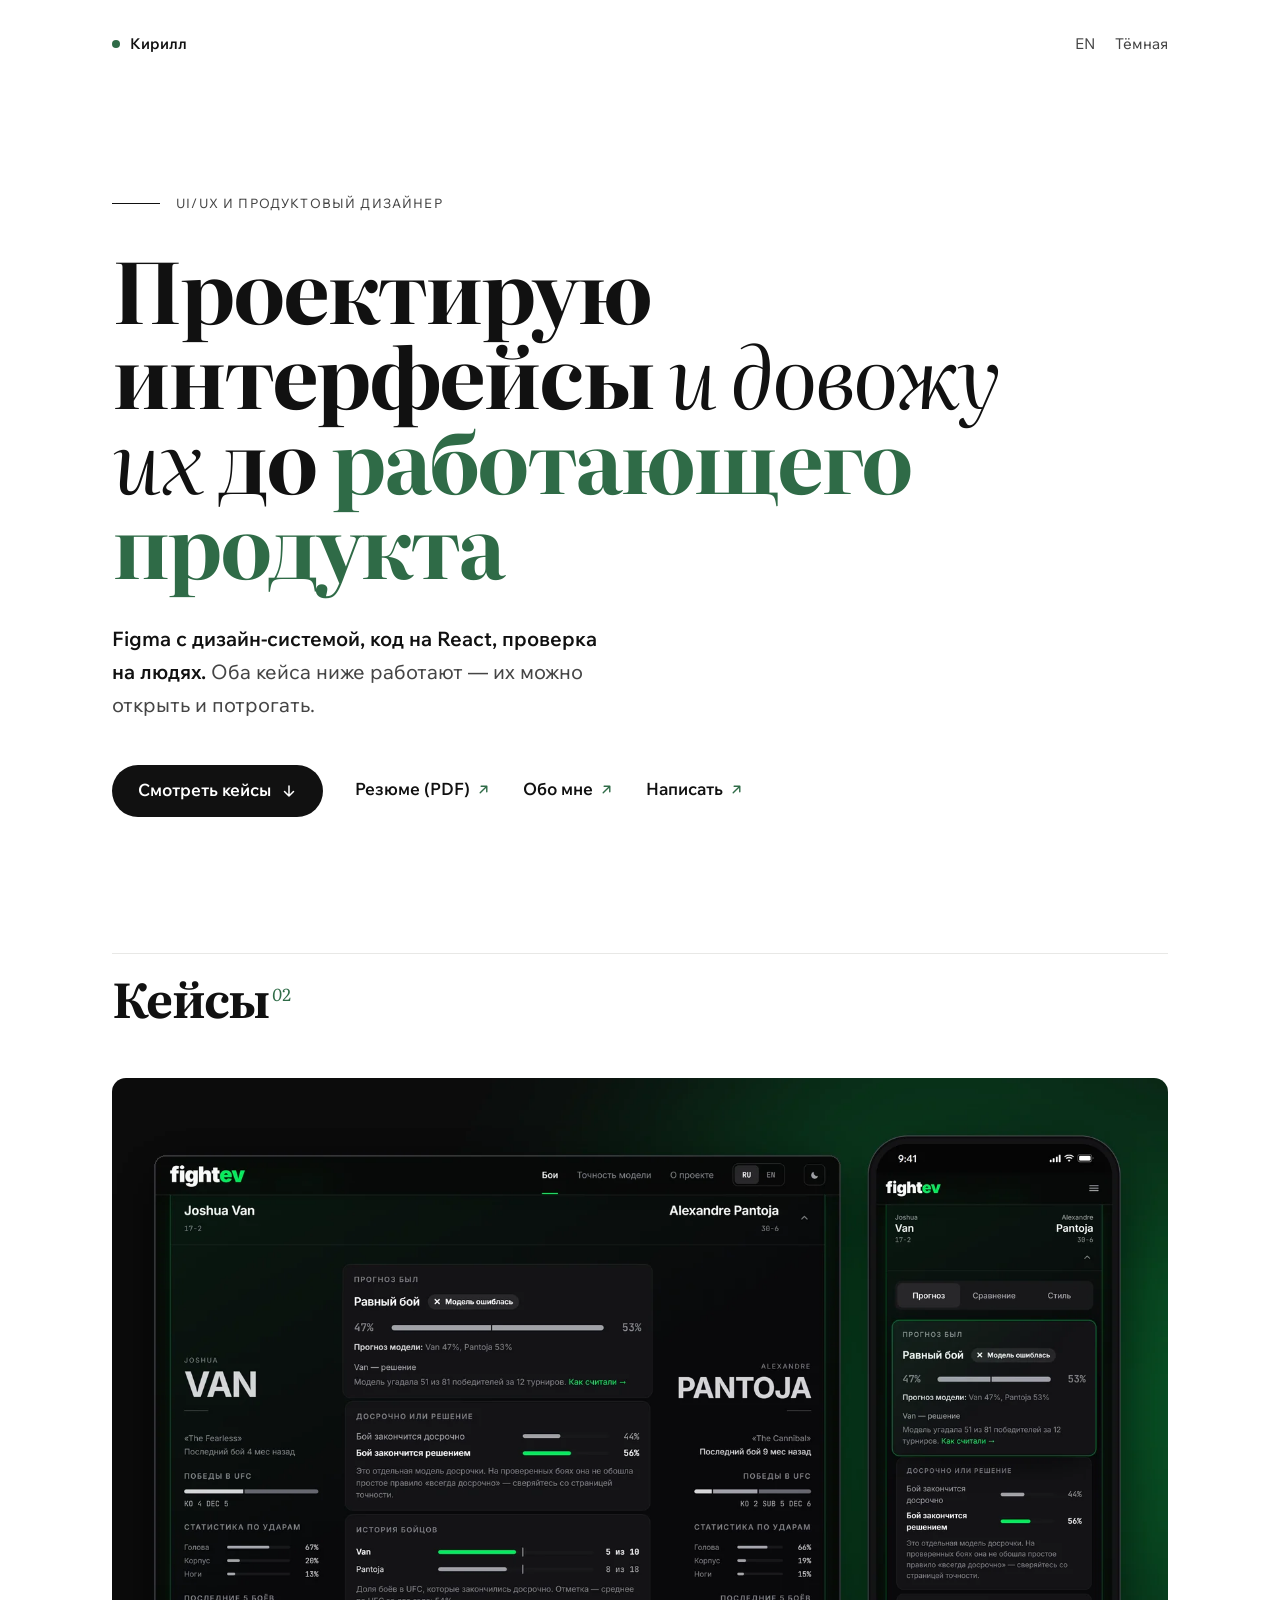
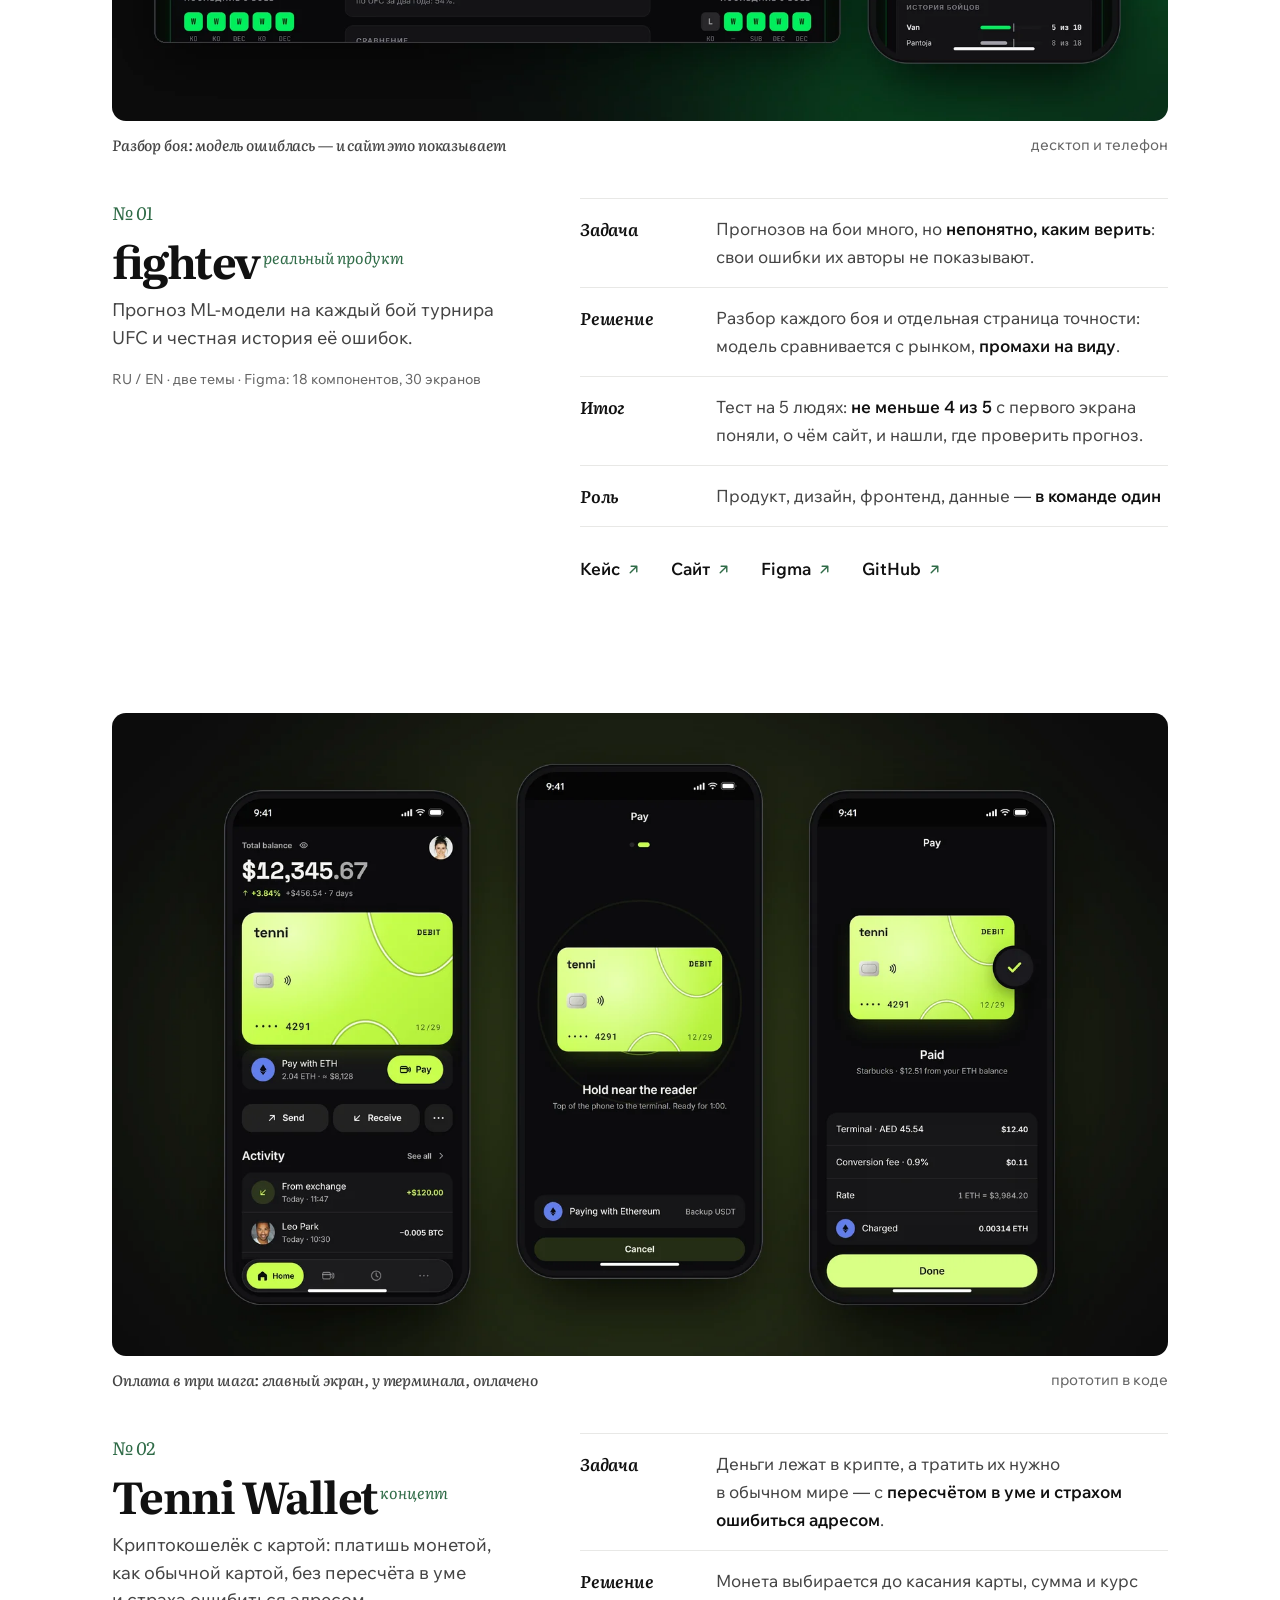
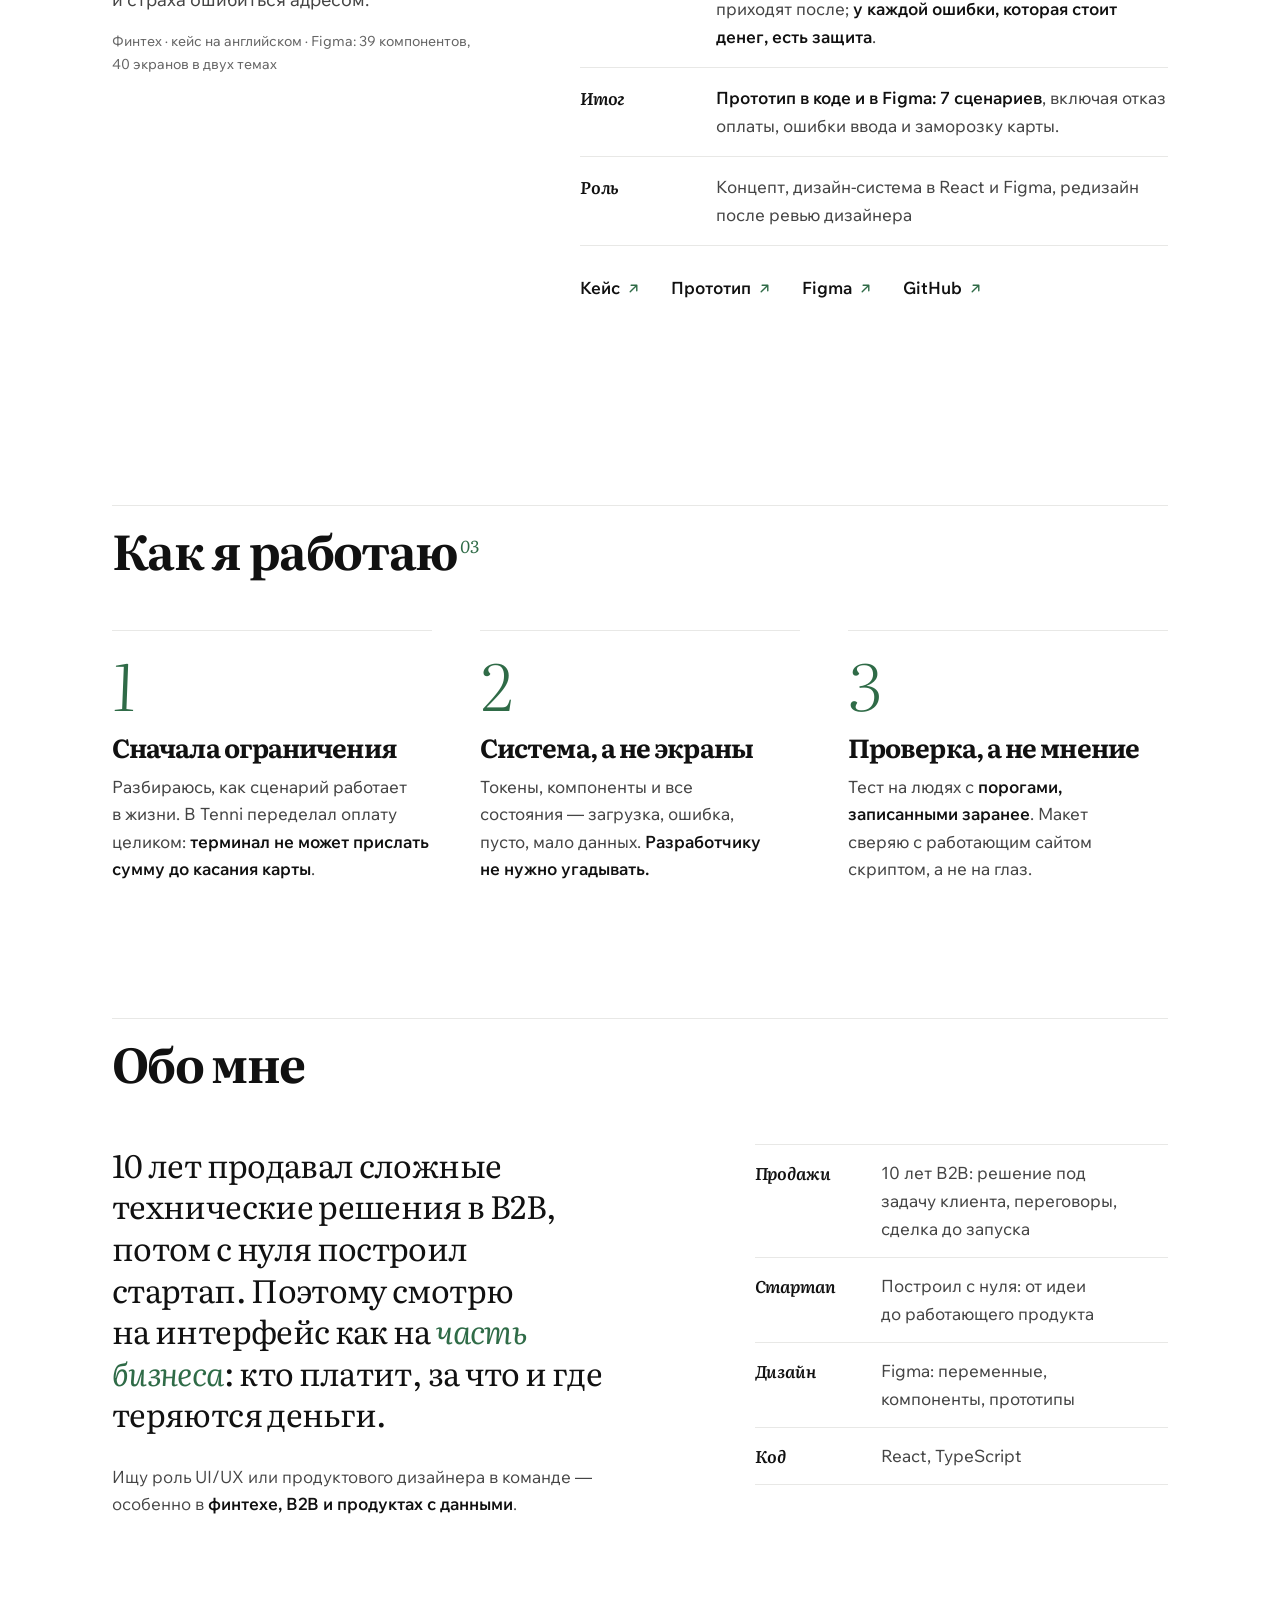
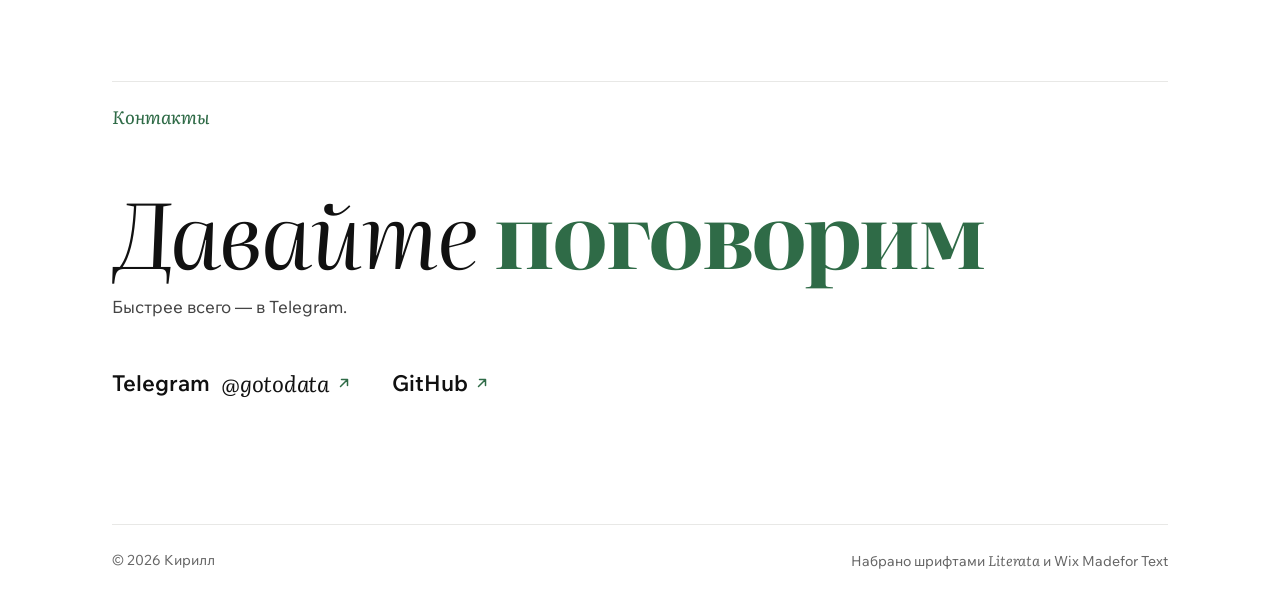
==== index.html @ c9a5e2f3 "Add designer resume PDF link" ====
<!doctype html>
<html lang="ru" data-lang="ru">
<head>
<meta charset="utf-8">
<meta name="viewport" content="width=device-width, initial-scale=1">
<title>Кирилл — UI/UX дизайнер</title>
<meta name="description" content="Кирилл, UI/UX и продуктовый дизайнер: Figma с дизайн-системой, код на React, проверка на людях. Кейсы fightev и Tenni Wallet.">
<!-- Превью для Telegram, hh.ru и соцсетей. og:image и og:url — абсолютные адреса;
     если хаб будет выложен не на gotodataru.github.io, поменять оба. -->
<meta property="og:type" content="website">
<meta property="og:url" content="https://gotodataru.github.io/">
<meta property="og:title" content="Кирилл — UI/UX и продуктовый дизайнер">
<meta property="og:description" content="Проектирую интерфейсы и довожу их до работающего продукта. Кейсы: fightev и Tenni Wallet.">
<meta property="og:image" content="https://gotodataru.github.io/assets/og.png">
<meta property="og:image:width" content="1200">
<meta property="og:image:height" content="630">
<meta name="twitter:card" content="summary_large_image">
<link rel="icon" href="data:image/svg+xml,%3Csvg xmlns='http://www.w3.org/2000/svg' viewBox='0 0 32 32'%3E%3Crect width='32' height='32' rx='8' fill='%23111'/%3E%3Ccircle cx='16' cy='16' r='5' fill='white'/%3E%3C/svg%3E">
<style>
@font-face {
  font-family: 'Wix Madefor Text';
  font-style: normal;
  font-weight: 400 600;
  font-display: swap;
  src: url(fonts/WixMadeforText-normal-cyrillic.woff2) format('woff2');
  unicode-range: U+0301, U+0400-045F, U+0490-0491, U+04B0-04B1, U+2116;
}
@font-face {
  font-family: 'Wix Madefor Text';
  font-style: normal;
  font-weight: 400 600;
  font-display: swap;
  src: url(fonts/WixMadeforText-normal-latin.woff2) format('woff2');
  unicode-range: U+0000-00FF, U+0131, U+0152-0153, U+02BB-02BC, U+02C6, U+02DA, U+02DC, U+0304, U+0308, U+0329, U+2000-206F, U+20AC, U+2122, U+2191, U+2193, U+2212, U+2215, U+FEFF, U+FFFD;
}
@font-face {
  font-family: 'Literata';
  font-style: normal;
  font-weight: 300 800;
  font-display: swap;
  src: url(fonts/Literata-normal-cyrillic.woff2) format('woff2');
  unicode-range: U+0301, U+0400-045F, U+0490-0491, U+04B0-04B1, U+2116;
}
@font-face {
  font-family: 'Literata';
  font-style: normal;
  font-weight: 300 800;
  font-display: swap;
  src: url(fonts/Literata-normal-latin.woff2) format('woff2');
  unicode-range: U+0000-00FF, U+0131, U+0152-0153, U+02BB-02BC, U+02C6, U+02DA, U+02DC, U+0304, U+0308, U+0329, U+2000-206F, U+20AC, U+2122, U+2191, U+2193, U+2212, U+2215, U+FEFF, U+FFFD;
}
@font-face {
  font-family: 'Literata';
  font-style: italic;
  font-weight: 300 800;
  font-display: swap;
  src: url(fonts/Literata-italic-cyrillic.woff2) format('woff2');
  unicode-range: U+0301, U+0400-045F, U+0490-0491, U+04B0-04B1, U+2116;
}
@font-face {
  font-family: 'Literata';
  font-style: italic;
  font-weight: 300 800;
  font-display: swap;
  src: url(fonts/Literata-italic-latin.woff2) format('woff2');
  unicode-range: U+0000-00FF, U+0131, U+0152-0153, U+02BB-02BC, U+02C6, U+02DA, U+02DC, U+0304, U+0308, U+0329, U+2000-206F, U+20AC, U+2122, U+2191, U+2193, U+2212, U+2215, U+FEFF, U+FFFD;
}
/* Минимализм: белый лист, графит, тонкие линии. Цвета почти нет —
   основной цвет живёт в обложках кейсов (тёмные, с зелёным); акцент на странице — их приглушённое эхо.
   Контраст: вторичный текст 6.7:1, третичный 4.6:1 на белом.
   Шрифты: Literata (заголовки) + Wix Madefor Text (текст).
   Акцент — лесной зелёный, точечно: ключевая фраза, индексы, стрелки, наведение.
   Типографика: прямое Literata — факты, курсив Literata — голос (связки, подписи, номера), Wix Madefor — текст.
   Крупные заголовки в два веса: ключевые слова жирные и тёмные (<b>), связки тонкие и серые. */
:root {
  --bg: #FFFFFF;
  --ink: #111111;
  --ink-2: #454545;   /* 9.7:1 — описания */
  --ink-3: #666666;   /* 5.7:1 — подписи */
  --line: #E8E8E6;
  --shot: #0B0B0C;
  --ease: cubic-bezier(.16, 1, .3, 1);

  --display: 'Literata', Georgia, serif;
  --display-weight: 700;   /* заголовки и ключевые слова */
  --display-light: 300;    /* связки в крупных заголовках */
  --display-track: -.035em;
  --accent: #2F6B47;       /* лесной: 6.3:1 на белом */
  --accent-dark: #7FBF96;
  --sans: 'Wix Madefor Text', system-ui, -apple-system, 'Segoe UI', sans-serif;
  color-scheme: light;
}
:root[data-theme="dark"] {
  --bg: #0E0E0E; --ink: #EDEDEB; --ink-2: #BDBDBA; --ink-3: #9C9C99; --line: #242424; --shot: #000; --accent: var(--accent-dark);
  color-scheme: dark;
}

* { box-sizing: border-box; }
html { -webkit-text-size-adjust: 100%; scroll-behavior: smooth; }
body {
  margin: 0; background: var(--bg); color: var(--ink);
  font: 430 17px/1.65 var(--sans); -webkit-font-smoothing: antialiased; text-rendering: optimizeLegibility;
  font-kerning: normal; font-feature-settings: 'kern', 'liga';
  transition: background-color .3s ease, color .3s ease;
}
[data-lang="ru"] [lang="en"], [data-lang="en"] [lang="ru"] { display: none !important; }
a { color: inherit; text-decoration: none; }
img { display: block; max-width: 100%; height: auto; }
::selection { background: var(--accent); color: var(--bg); }
:focus-visible { outline: 1.5px solid var(--accent); outline-offset: 4px; border-radius: 4px; }

.wrap { max-width: 1120px; margin: 0 auto; padding: 0 32px; }
@media (max-width: 640px) { .wrap { padding: 0 16px; } }

.display {
  font-family: var(--display); font-weight: var(--display-weight); letter-spacing: var(--display-track);
  font-optical-sizing: auto;
}
.display--split { color: var(--ink); }
strong { font-weight: 600; color: var(--ink); }
h1, h2, h3, h4 { text-wrap: balance; }
p, li, dd { text-wrap: pretty; }
/* Курсив Literata — «голос» страницы: связки, номера, подписи, метки */
.it { font-family: var(--display); font-style: italic; font-weight: 400; letter-spacing: -.01em; }
/* Верхний индекс у заголовков: Кейсы⁰², fightev^реальный продукт */
.idx {
  font-family: var(--display); font-style: italic; font-weight: 400; letter-spacing: 0;
  font-size: .36em; line-height: 0; vertical-align: .95em; margin-left: .18em; color: var(--accent);
  font-variant-numeric: lining-nums;
}
/* Связки («и довожу их») — чёрным, другим шрифтом: курсив Literata или рубленый текстовый */
.display--split .conn { font-style: italic; font-weight: 400; letter-spacing: -.02em; }
.display--split b { font-weight: var(--display-weight); color: var(--ink); }
.accent, .display--split .accent { color: var(--accent); }
.about__text .accent { font-style: italic; }

/* Ссылка со стрелкой: подчёркивание рисуется при наведении */
.link {
  display: inline-flex; align-items: center; gap: 6px; font-weight: 600;
  background: linear-gradient(var(--accent), var(--accent)) 0 100% / 0 1px no-repeat;
  padding-bottom: 2px; transition: background-size .35s var(--ease);
}
.link:hover { background-size: 100% 1px; }
.link svg { width: 15px; height: 15px; flex: none; color: var(--accent); transition: transform .35s var(--ease); }
.link:hover svg { transform: translate(2px, -2px); }
.link--down:hover svg { transform: translateY(2px); }

/* --- Шапка --- */
.top { display: flex; align-items: center; justify-content: space-between; padding: 28px 0; font-size: 15px; }
.top__name { font-weight: 600; display: inline-flex; align-items: center; gap: 10px; }
.top__dot { width: 8px; height: 8px; border-radius: 50%; background: var(--accent); }
.top__ctrl { display: flex; gap: 20px; }
.top__ctrl button {
  font: inherit; color: var(--ink-2); background: none; border: 0; padding: 4px 0; cursor: pointer;
}
.top__ctrl button:hover { color: var(--ink); }

/* --- Первый экран --- */
.hero { padding: 104px 0 136px; }
.hero__role { display: flex; align-items: center; gap: 16px; color: var(--ink-2); font-size: 13px;
  letter-spacing: .09em; text-transform: uppercase; margin: 0 0 32px; }
.hero__role::before { content: ""; width: 48px; height: 1px; background: var(--ink); flex: none; }
.hero h1 { font-size: clamp(38px, 6.6vw, 84px); line-height: 1.01; margin: 0; max-width: 17ch; }
.hero__lead { font-size: clamp(18px, 1.8vw, 20px); color: var(--ink-2); max-width: 40ch; margin: 36px 0 44px; }
.actions { display: flex; flex-wrap: wrap; align-items: center; gap: 16px 32px; }
.btn {
  display: inline-flex; align-items: center; gap: 10px; height: 52px; padding: 0 26px; border-radius: 999px;
  background: var(--ink); color: var(--bg); font-weight: 600; transition: transform .35s var(--ease), background-color .35s var(--ease);
}
.btn:hover { transform: translateY(-2px); background: var(--accent); }
.btn svg { width: 16px; height: 16px; }

/* --- Заголовок секции --- */
.head { display: flex; align-items: baseline; justify-content: space-between; gap: 24px;
  padding-top: 20px; border-top: 1px solid var(--line); margin-bottom: 56px; }
.head h2 { font-size: clamp(32px, 4vw, 48px); line-height: 1.02; margin: 0; }
.head__label { font-family: var(--display); font-style: italic; font-size: 18px; color: var(--accent); }

/* --- Кейсы --- */
.cases { padding-bottom: 72px; }
.case { margin-bottom: 128px; }
.case__fig { margin: 0; }
.case__cap { margin-top: 12px; display: flex; justify-content: space-between; gap: 16px; font-size: 15px; color: var(--ink-3); }
.case__cap .it { color: var(--ink-2); font-weight: 500; }
.case__shot { display: block; border-radius: 14px; overflow: hidden; background: var(--shot); aspect-ratio: 1600 / 974; }
.case__shot img { width: 100%; height: 100%; object-fit: cover; transition: transform 1s var(--ease); }
.case__shot:hover img { transform: scale(1.015); }
:root[data-theme="dark"] .case__shot { box-shadow: 0 0 0 1px var(--line); }
.case__info { display: grid; grid-template-columns: 5fr 7fr; gap: 48px; margin-top: 40px; }
.case__num { font-family: var(--display); font-style: italic; font-size: 18px; color: var(--accent); font-variant-numeric: lining-nums; }
.case h3 { font-size: clamp(34px, 3.6vw, 44px); line-height: 1; margin: 10px 0 14px; }
.case__lead { color: var(--ink-2); font-size: 18px; line-height: 1.55; margin: 0 0 16px; max-width: 34ch; }
.case__tags { color: var(--ink-3); font-size: 14px; }
.facts { list-style: none; margin: 0 0 28px; padding: 0; border-top: 1px solid var(--line); }
.facts li { padding: 16px 0; border-bottom: 1px solid var(--line); display: grid; grid-template-columns: 120px 1fr; gap: 16px; }
.facts b { font-family: var(--display); font-style: italic; font-weight: 600; color: var(--ink); font-size: 17px; letter-spacing: -.01em; }
.facts span { color: var(--ink-2); }
.links { display: flex; flex-wrap: wrap; gap: 12px 30px; font-size: 17px; }
@media (max-width: 860px) {
  .case { margin-bottom: 88px; }
  .case__info { grid-template-columns: 1fr; gap: 24px; margin-top: 24px; }
  .facts li { grid-template-columns: 1fr; gap: 2px; }
}

/* --- Как работаю --- */
.section { padding-bottom: 136px; }
.cols { display: grid; grid-template-columns: repeat(3, 1fr); gap: 48px; }
.col__n { font-family: var(--display); font-style: italic; font-weight: 300; font-size: 64px; line-height: .9; color: var(--accent); font-variant-numeric: lining-nums; }
.col { border-top: 1px solid var(--line); padding-top: 24px; }
.col h4 { font-size: 26px; line-height: 1.08; margin: 20px 0 12px; }
.col p { margin: 0; color: var(--ink-2); line-height: 1.6; }
@media (max-width: 860px) { .cols { grid-template-columns: 1fr; gap: 40px; } }

/* --- Обо мне --- */
.about { display: grid; grid-template-columns: 7fr 5fr; gap: 64px; }
.about__text p { font-family: var(--display); font-weight: 400; font-size: clamp(24px, 2.6vw, 32px); line-height: 1.3; letter-spacing: -.02em; margin: 0 0 28px; max-width: 26ch; }
.about__text p + p { font-family: var(--sans); font-size: 17px; line-height: 1.6; letter-spacing: 0; color: var(--ink-2); max-width: 44ch; }
.stack { margin: 0; border-top: 1px solid var(--line); }
.stack div { display: grid; grid-template-columns: 110px 1fr; gap: 16px; padding: 14px 0; border-bottom: 1px solid var(--line); }
.stack dt { font-family: var(--display); font-style: italic; font-weight: 600; color: var(--ink); font-size: 17px; letter-spacing: -.01em; }
.stack dd { color: var(--ink-2); }
.stack dd { margin: 0; }
@media (max-width: 860px) { .about { grid-template-columns: 1fr; gap: 40px; } }

/* --- Контакты --- */
.contact { padding-bottom: 120px; }
.contact h2 { font-size: clamp(44px, 7vw, 96px); line-height: .95; margin: 0 0 20px; }
.contact p { color: var(--ink-2); margin: 0 0 44px; }
.contact .links { gap: 16px 40px; font-size: clamp(18px, 2vw, 22px); }
.contact .link svg { width: 16px; height: 16px; }

footer { border-top: 1px solid var(--line); padding: 24px 0 40px; display: flex; justify-content: space-between;
  gap: 16px; flex-wrap: wrap; color: var(--ink-3); font-size: 14px; }

/* Мягкое появление при прокрутке — только если JS работает и движение не выключено */
.js .reveal { opacity: 0; transform: translateY(16px); transition: opacity .9s var(--ease), transform .9s var(--ease); }
.js .reveal.is-in { opacity: 1; transform: none; }
@media (prefers-reduced-motion: reduce) {
  html { scroll-behavior: auto; }
  .js .reveal { opacity: 1; transform: none; transition: none; }
  .case__shot img, .btn, .link, .link svg { transition: none; }
}
</style>
</head>
<body>
<svg width="0" height="0" style="position:absolute" aria-hidden="true">
  <symbol id="arr" viewBox="0 0 16 16"><path d="M4.5 11.5l7-7M5.5 4.5h6v6" fill="none" stroke="currentColor" stroke-width="1.5" stroke-linecap="round" stroke-linejoin="round"/></symbol>
  <symbol id="down" viewBox="0 0 16 16"><path d="M8 3v10M3.5 8.5L8 13l4.5-4.5" fill="none" stroke="currentColor" stroke-width="1.5" stroke-linecap="round" stroke-linejoin="round"/></symbol>
</svg>
<div class="wrap">

  <header class="top">
    <a class="top__name" href="#top"><span class="top__dot" aria-hidden="true"></span><span lang="ru">Кирилл</span><span lang="en">Kirill</span></a>
    <div class="top__ctrl">
      <button id="lang" type="button" aria-label="Switch language / Сменить язык">EN</button>
      <button id="theme" type="button"><span lang="ru">Тёмная</span><span lang="en">Dark</span></button>
    </div>
  </header>

  <main id="top">
    <section class="hero">
      <p class="hero__role"><span lang="ru">UI/UX и&nbsp;продуктовый дизайнер</span><span lang="en">UI/UX and product designer</span></p>
      <h1 class="display display--split">
        <span lang="ru"><b>Проектирую интерфейсы</b> <span class="conn">и&nbsp;довожу их</span> <b>до&nbsp;<span class="accent">работающего продукта</span></b></span>
        <span lang="en"><b>I design interfaces</b> <span class="conn">and take them all the way</span> <b>to a <span class="accent">working product</span></b></span>
      </h1>
      <p class="hero__lead">
        <span lang="ru"><strong>Figma с&nbsp;дизайн-системой, код на&nbsp;React, проверка на&nbsp;людях.</strong> Оба кейса ниже работают&nbsp;— их&nbsp;можно открыть и&nbsp;потрогать.</span>
        <span lang="en"><strong>A Figma design system, React code, testing with real people.</strong> Both cases below actually work&nbsp;— open them and click around.</span>
      </p>
      <div class="actions">
        <a class="btn" href="#work"><span lang="ru">Смотреть кейсы</span><span lang="en">See the work</span><svg aria-hidden="true"><use href="#down"/></svg></a>
        <a class="link" href="resume_designer_ru.pdf" target="_blank" rel="noopener"><span lang="ru">Резюме (PDF)</span><span lang="en">Résumé (PDF, RU)</span><svg aria-hidden="true"><use href="#arr"/></svg></a>
        <a class="link link--down" href="#about"><span lang="ru">Обо мне</span><span lang="en">About me</span><svg aria-hidden="true"><use href="#arr"/></svg></a>
        <a class="link" href="#contact"><span lang="ru">Написать</span><span lang="en">Get in touch</span><svg aria-hidden="true"><use href="#arr"/></svg></a>
      </div>
    </section>

    <section class="cases" id="work">
      <div class="head">
        <h2 class="display"><span lang="ru">Кейсы</span><span lang="en">Work</span><sup class="idx">02</sup></h2>
      </div>

      <article class="case reveal">
        <figure class="case__fig">
        <a class="case__shot" href="https://gotodataru.github.io/fightev/case/" aria-label="fightev — кейс">
          <img src="assets/fightev.webp" width="1600" height="974" alt="fightev: разбор боя на десктопе и телефоне, прогноз с пометкой «Модель ошиблась»" loading="lazy">
        </a>
        <figcaption class="case__cap"><span class="it"><span lang="ru">Разбор боя: модель ошиблась&nbsp;— и&nbsp;сайт это показывает</span><span lang="en">A fight breakdown: the model got it wrong&nbsp;— and the site says so</span></span><span lang="ru">десктоп и&nbsp;телефон</span><span lang="en">desktop and phone</span></figcaption>
        </figure>
        <div class="case__info">
          <div>
            <div class="case__num">№&#8201;01</div>
            <h3 class="display">fightev<sup class="idx"><span lang="ru">реальный продукт</span><span lang="en">real product</span></sup></h3>
            <p class="case__lead">
              <span lang="ru">Прогноз ML-модели на&nbsp;каждый бой турнира UFC и&nbsp;честная история её&nbsp;ошибок.</span>
              <span lang="en">An ML forecast for every fight on a UFC card and an honest record of its misses.</span>
            </p>
            <div class="case__tags"><span lang="ru">RU / EN · две темы · Figma: 18&nbsp;компонентов, 30&nbsp;экранов</span><span lang="en">RU / EN · two themes · Figma: 18 components, 30 screens</span></div>
          </div>
          <div>
            <ul class="facts">
              <li><b lang="ru">Задача</b><b lang="en">Problem</b><span lang="ru">Прогнозов на&nbsp;бои много, но&nbsp;<strong>непонятно, каким верить</strong>: свои ошибки их&nbsp;авторы не&nbsp;показывают.</span><span lang="en">Fight predictions are everywhere, but <strong>it’s hard to know which to trust</strong>: their authors don’t show their misses.</span></li>
              <li><b lang="ru">Решение</b><b lang="en">Solution</b><span lang="ru">Разбор каждого боя и&nbsp;отдельная страница точности: модель сравнивается с&nbsp;рынком, <strong>промахи на&nbsp;виду</strong>.</span><span lang="en">A breakdown for every fight and a separate accuracy page: the model is compared to the market, <strong>misses stay visible</strong>.</span></li>
              <li><b lang="ru">Итог</b><b lang="en">Result</b><span lang="ru">Тест на&nbsp;5&nbsp;людях: <strong>не&nbsp;меньше 4&nbsp;из&nbsp;5</strong> с&nbsp;первого экрана поняли, о&nbsp;чём сайт, и&nbsp;нашли, где проверить прогноз.</span><span lang="en">Tested with 5 people: <strong>at least 4&nbsp;of&nbsp;5</strong> got what the site is from the first screen and found where to check a forecast.</span></li>
              <li><b lang="ru">Роль</b><b lang="en">Role</b><span lang="ru">Продукт, дизайн, фронтенд, данные&nbsp;— <strong>в&nbsp;команде один</strong></span><span lang="en">Product, design, front end, data&nbsp;— <strong>a team of one</strong></span></li>
            </ul>
            <div class="links">
              <a class="link" href="https://gotodataru.github.io/fightev/case/"><span lang="ru">Кейс</span><span lang="en">Case study</span><svg aria-hidden="true"><use href="#arr"/></svg></a>
              <a class="link" href="https://gotodataru.github.io/fightev/"><span lang="ru">Сайт</span><span lang="en">Live site</span><svg aria-hidden="true"><use href="#arr"/></svg></a>
              <a class="link" href="https://www.figma.com/design/bIwVloPsRonv9hVuh1oFAp/FightEV">Figma<svg aria-hidden="true"><use href="#arr"/></svg></a>
              <a class="link" href="https://github.com/Gotodataru/fightev">GitHub<svg aria-hidden="true"><use href="#arr"/></svg></a>
            </div>
          </div>
        </div>
      </article>

      <article class="case reveal">
        <figure class="case__fig">
        <a class="case__shot" href="https://gotodataru.github.io/Tenni_Wallet_UIUX/" aria-label="Tenni Wallet — кейс">
          <img src="assets/tenni.webp" width="1600" height="974" alt="Tenni Wallet: три экрана оплаты — главный экран с картой, «поднесите к терминалу» и «оплачено»" loading="lazy">
        </a>
        <figcaption class="case__cap"><span class="it"><span lang="ru">Оплата в&nbsp;три шага: главный экран, у&nbsp;терминала, оплачено</span><span lang="en">Paying in three steps: home, at the reader, paid</span></span><span lang="ru">прототип в&nbsp;коде</span><span lang="en">prototype in code</span></figcaption>
        </figure>
        <div class="case__info">
          <div>
            <div class="case__num">№&#8201;02</div>
            <h3 class="display">Tenni Wallet<sup class="idx"><span lang="ru">концепт</span><span lang="en">concept</span></sup></h3>
            <p class="case__lead">
              <span lang="ru">Криптокошелёк с&nbsp;картой: платишь монетой, как обычной картой, без&nbsp;пересчёта в&nbsp;уме и&nbsp;страха ошибиться адресом.</span>
              <span lang="en">A crypto wallet with a card: pay with a coin like any card, with no mental math and no fear of a wrong address.</span>
            </p>
            <div class="case__tags"><span lang="ru">Финтех · кейс на&nbsp;английском · Figma: 39&nbsp;компонентов, 40&nbsp;экранов в&nbsp;двух темах</span><span lang="en">Fintech · Figma: 39 components, 40 screens in two themes</span></div>
          </div>
          <div>
            <ul class="facts">
              <li><b lang="ru">Задача</b><b lang="en">Problem</b><span lang="ru">Деньги лежат в&nbsp;крипте, а&nbsp;тратить их&nbsp;нужно в&nbsp;обычном мире&nbsp;— с&nbsp;<strong>пересчётом в&nbsp;уме и&nbsp;страхом ошибиться адресом</strong>.</span><span lang="en">Money sits in crypto but gets spent in the real world&nbsp;— with <strong>mental math and the fear of a wrong address</strong>.</span></li>
              <li><b lang="ru">Решение</b><b lang="en">Solution</b><span lang="ru">Монета выбирается до&nbsp;касания карты, сумма и&nbsp;курс приходят после; <strong>у&nbsp;каждой ошибки, которая стоит денег, есть защита</strong>.</span><span lang="en">The coin is picked before the tap, the amount and rate come after; <strong>every mistake that costs money has a guard</strong>.</span></li>
              <li><b lang="ru">Итог</b><b lang="en">Result</b><span lang="ru"><strong>Прототип в&nbsp;коде и&nbsp;в&nbsp;Figma: 7&nbsp;сценариев</strong>, включая отказ оплаты, ошибки ввода и&nbsp;заморозку карты.</span><span lang="en"><strong>A prototype in code and in Figma: 7 flows</strong>, including a declined payment, input errors and a frozen card.</span></li>
              <li><b lang="ru">Роль</b><b lang="en">Role</b><span lang="ru">Концепт, дизайн-система в&nbsp;React и&nbsp;Figma, редизайн после ревью дизайнера</span><span lang="en">Concept, a design system in React and Figma, a redesign after a design review</span></li>
            </ul>
            <div class="links">
              <a class="link" href="https://gotodataru.github.io/Tenni_Wallet_UIUX/"><span lang="ru">Кейс</span><span lang="en">Case study</span><svg aria-hidden="true"><use href="#arr"/></svg></a>
              <a class="link" href="https://www.figma.com/proto/9VfEHWlaHH0LBl94VlaIQ1/Tenni-Wallet-V2?node-id=2003-6941&amp;starting-point-node-id=2003%3A6941"><span lang="ru">Прототип</span><span lang="en">Prototype</span><svg aria-hidden="true"><use href="#arr"/></svg></a>
              <a class="link" href="https://www.figma.com/design/9VfEHWlaHH0LBl94VlaIQ1/Tenni-Wallet-V2">Figma<svg aria-hidden="true"><use href="#arr"/></svg></a>
              <a class="link" href="https://github.com/Gotodataru/Tenni_Wallet_UIUX">GitHub<svg aria-hidden="true"><use href="#arr"/></svg></a>
            </div>
          </div>
        </div>
      </article>
    </section>

    <section class="section">
      <div class="head"><h2 class="display"><span lang="ru">Как я&nbsp;работаю</span><span lang="en">How I work</span><sup class="idx">03</sup></h2></div>
      <div class="cols">
        <div class="col reveal">
          <div class="col__n" aria-hidden="true">1</div>
          <h4 class="display"><span lang="ru">Сначала ограничения</span><span lang="en">Constraints first</span></h4>
          <p><span lang="ru">Разбираюсь, как сценарий работает в&nbsp;жизни. В&nbsp;Tenni переделал оплату целиком: <strong>терминал не&nbsp;может прислать сумму до&nbsp;касания карты</strong>.</span><span lang="en">I check how a flow works in real life. In Tenni I rebuilt Pay: <strong>a terminal can’t send the amount before the card taps</strong>.</span></p>
        </div>
        <div class="col reveal">
          <div class="col__n" aria-hidden="true">2</div>
          <h4 class="display"><span lang="ru">Система, а&nbsp;не&nbsp;экраны</span><span lang="en">A system, not screens</span></h4>
          <p><span lang="ru">Токены, компоненты и&nbsp;все состояния&nbsp;— загрузка, ошибка, пусто, мало данных. <strong>Разработчику не&nbsp;нужно угадывать.</strong></span><span lang="en">Tokens, components and every state&nbsp;— loading, error, empty, thin data. <strong>Nothing left for a developer to guess.</strong></span></p>
        </div>
        <div class="col reveal">
          <div class="col__n" aria-hidden="true">3</div>
          <h4 class="display"><span lang="ru">Проверка, а&nbsp;не&nbsp;мнение</span><span lang="en">Evidence over opinion</span></h4>
          <p><span lang="ru">Тест на&nbsp;людях с&nbsp;<strong>порогами, записанными заранее</strong>. Макет сверяю с&nbsp;работающим сайтом скриптом, а&nbsp;не&nbsp;на&nbsp;глаз.</span><span lang="en">Tests with people against <strong>thresholds set in advance</strong>. Mockups checked against the live site by script, not by eye.</span></p>
        </div>
      </div>
    </section>

    <section class="section" id="about">
      <div class="head"><h2 class="display"><span lang="ru">Обо мне</span><span lang="en">About</span></h2></div>
      <div class="about">
        <div class="about__text">
          <p><span lang="ru">10&nbsp;лет продавал сложные технические решения в&nbsp;B2B, потом с&nbsp;нуля построил стартап. Поэтому смотрю на&nbsp;интерфейс как на&nbsp;<span class="accent">часть бизнеса</span>: кто платит, за&nbsp;что и&nbsp;где теряются деньги.</span><span lang="en">Ten years selling complex technical solutions in B2B, then I built a startup from scratch. So I see an interface as <span class="accent">part of the business</span>: who pays, for what, and where the money leaks.</span></p>
          <p><span lang="ru">Ищу роль UI/UX или продуктового дизайнера в&nbsp;команде&nbsp;— особенно в&nbsp;<strong>финтехе, B2B и&nbsp;продуктах с&nbsp;данными</strong>.</span><span lang="en">Looking for a UI/UX or product designer role in a team — especially in <strong>fintech, B2B and data products</strong>.</span></p>
        </div>
        <dl class="stack">
          <div><dt lang="ru">Продажи</dt><dt lang="en">Sales</dt><dd lang="ru">10&nbsp;лет B2B: решение под задачу клиента, переговоры, сделка до&nbsp;запуска</dd><dd lang="en">10 years B2B: fitting a solution to the client, negotiation, the deal through launch</dd></div>
          <div><dt lang="ru">Стартап</dt><dt lang="en">Startup</dt><dd lang="ru">Построил с&nbsp;нуля: от&nbsp;идеи до&nbsp;работающего продукта</dd><dd lang="en">Built from zero: from the idea to a working product</dd></div>
          <div><dt lang="ru">Дизайн</dt><dt lang="en">Design</dt><dd lang="ru">Figma: переменные, компоненты, прототипы</dd><dd lang="en">Figma: variables, components, prototypes</dd></div>
          <div><dt lang="ru">Код</dt><dt lang="en">Code</dt><dd>React, TypeScript</dd></div>
        </dl>
      </div>
    </section>

    <section class="contact" id="contact">
      <div class="head"><span class="head__label"><span lang="ru">Контакты</span><span lang="en">Contact</span></span></div>
      <h2 class="display display--split"><span lang="ru"><span class="conn">Давайте</span> <b class="accent">поговорим</b></span><span lang="en"><span class="conn">Let’s</span> <b class="accent">talk</b></span></h2>
      <p><span lang="ru">Быстрее всего&nbsp;— в&nbsp;Telegram.</span><span lang="en">Telegram is the fastest way to reach me.</span></p>
      <div class="links">
        <a class="link" href="https://t.me/gotodata">Telegram&nbsp;<span class="it">@gotodata</span><svg aria-hidden="true"><use href="#arr"/></svg></a>
        <a class="link" href="https://github.com/Gotodataru">GitHub<svg aria-hidden="true"><use href="#arr"/></svg></a>
      </div>
    </section>
  </main>

  <footer>
    <span>© 2026 <span lang="ru">Кирилл</span><span lang="en">Kirill</span></span>
    <span><span lang="ru">Набрано шрифтами</span><span lang="en">Set in</span> <span class="it">Literata</span> <span lang="ru">и</span><span lang="en">and</span> Wix Madefor Text</span>
  </footer>
</div>

<script>
(function () {
  var root = document.documentElement;
  root.classList.add('js');
  function get(k) { try { return localStorage.getItem(k); } catch (e) { return null; } }
  function set(k, v) { try { localStorage.setItem(k, v); } catch (e) {} }
  var params = new URLSearchParams(location.search);


  var lang = params.get('lang') || get('lang') || 'ru';
  var langBtn = document.getElementById('lang');
  function applyLang(l) {
    root.dataset.lang = l; root.lang = l;
    langBtn.textContent = l === 'ru' ? 'EN' : 'RU';
    document.title = l === 'ru' ? 'Кирилл — UI/UX дизайнер' : 'Kirill — UI/UX designer';
  }
  applyLang(lang);
  langBtn.addEventListener('click', function () { lang = lang === 'ru' ? 'en' : 'ru'; applyLang(lang); set('lang', lang); });

  var themeBtn = document.getElementById('theme');
  function applyTheme(t) {
    if (t === 'dark') root.dataset.theme = 'dark'; else delete root.dataset.theme;
    themeBtn.innerHTML = t === 'dark'
      ? '<span lang="ru">Светлая</span><span lang="en">Light</span>'
      : '<span lang="ru">Тёмная</span><span lang="en">Dark</span>';
  }
  var theme = params.get('theme') || get('theme') || 'light';
  applyTheme(theme);
  themeBtn.addEventListener('click', function () { theme = theme === 'dark' ? 'light' : 'dark'; applyTheme(theme); set('theme', theme); });

  var items = document.querySelectorAll('.reveal');
  if ('IntersectionObserver' in window) {
    var io = new IntersectionObserver(function (es) {
      es.forEach(function (e) { if (e.isIntersecting) { e.target.classList.add('is-in'); io.unobserve(e.target); } });
    }, { rootMargin: '0px 0px -8% 0px' });
    items.forEach(function (el) { io.observe(el); });
  } else { items.forEach(function (el) { el.classList.add('is-in'); }); }
})();
</script>
</body>
</html>
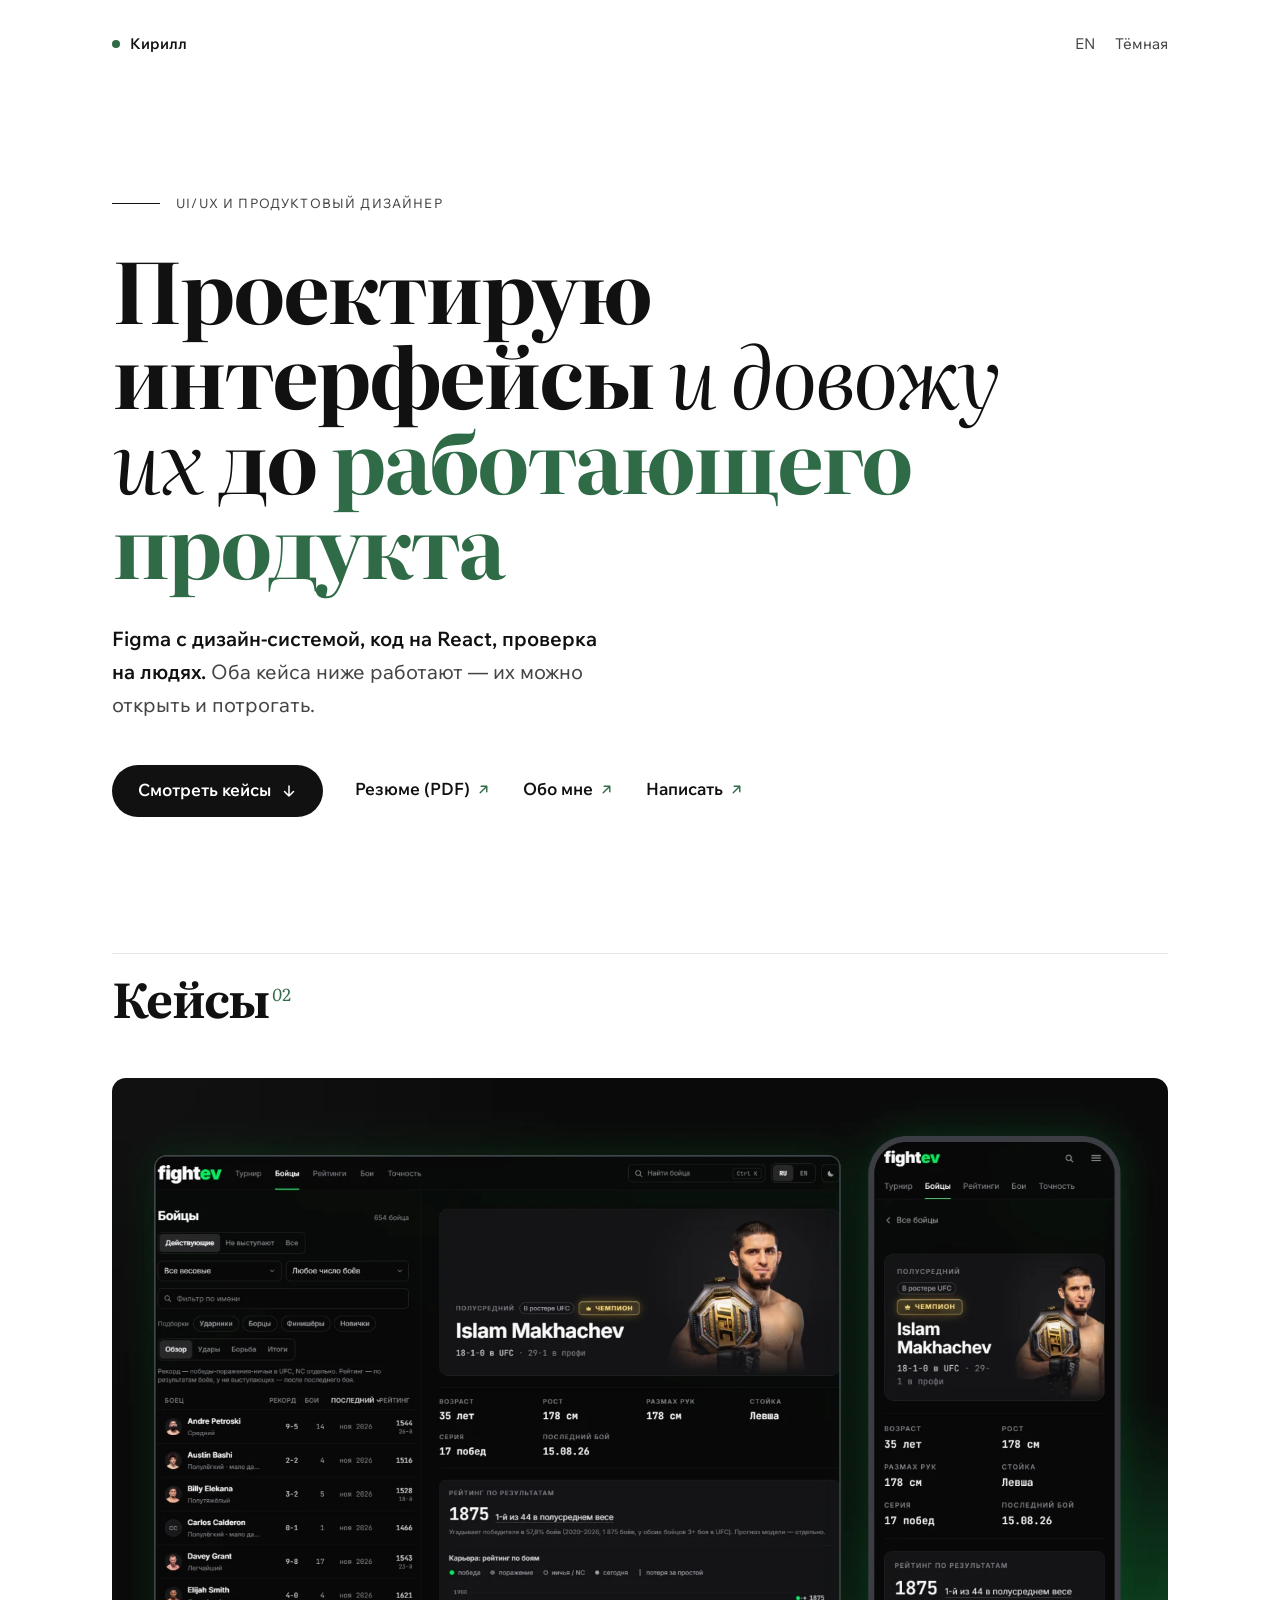
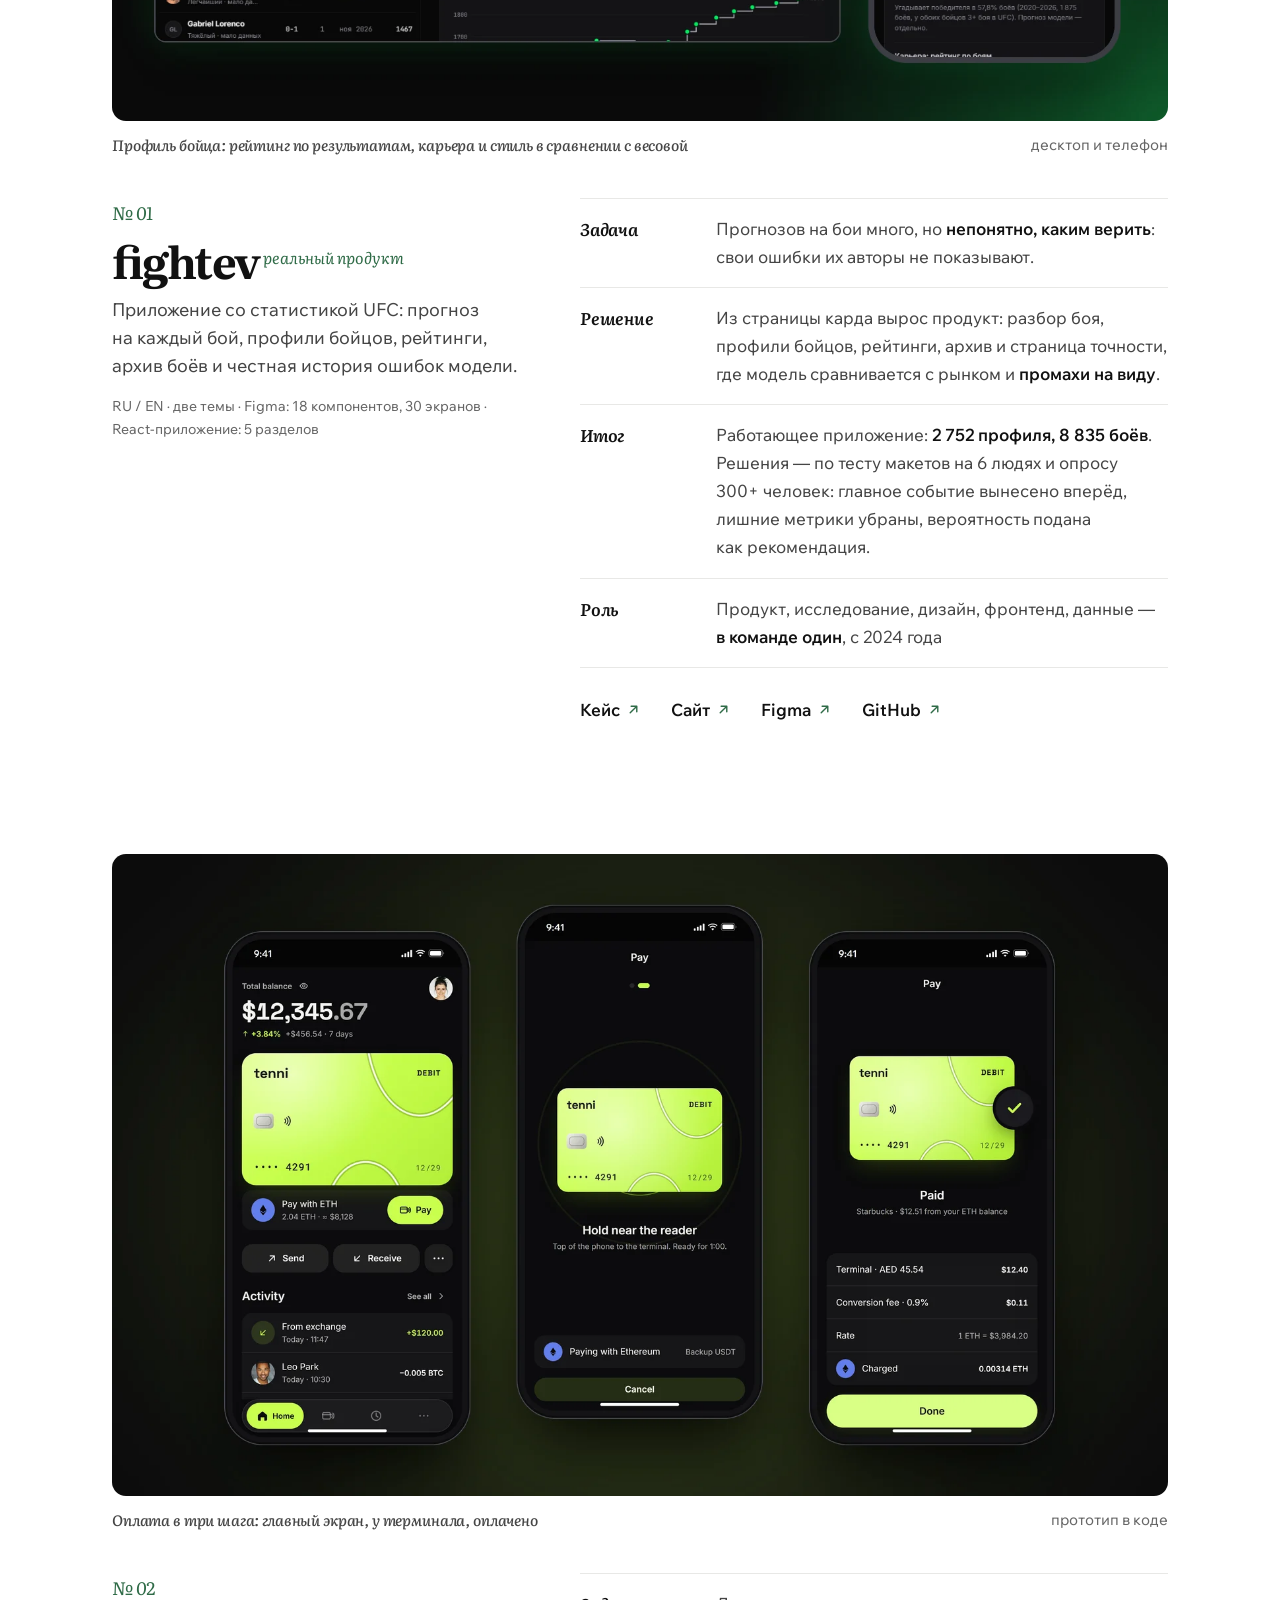
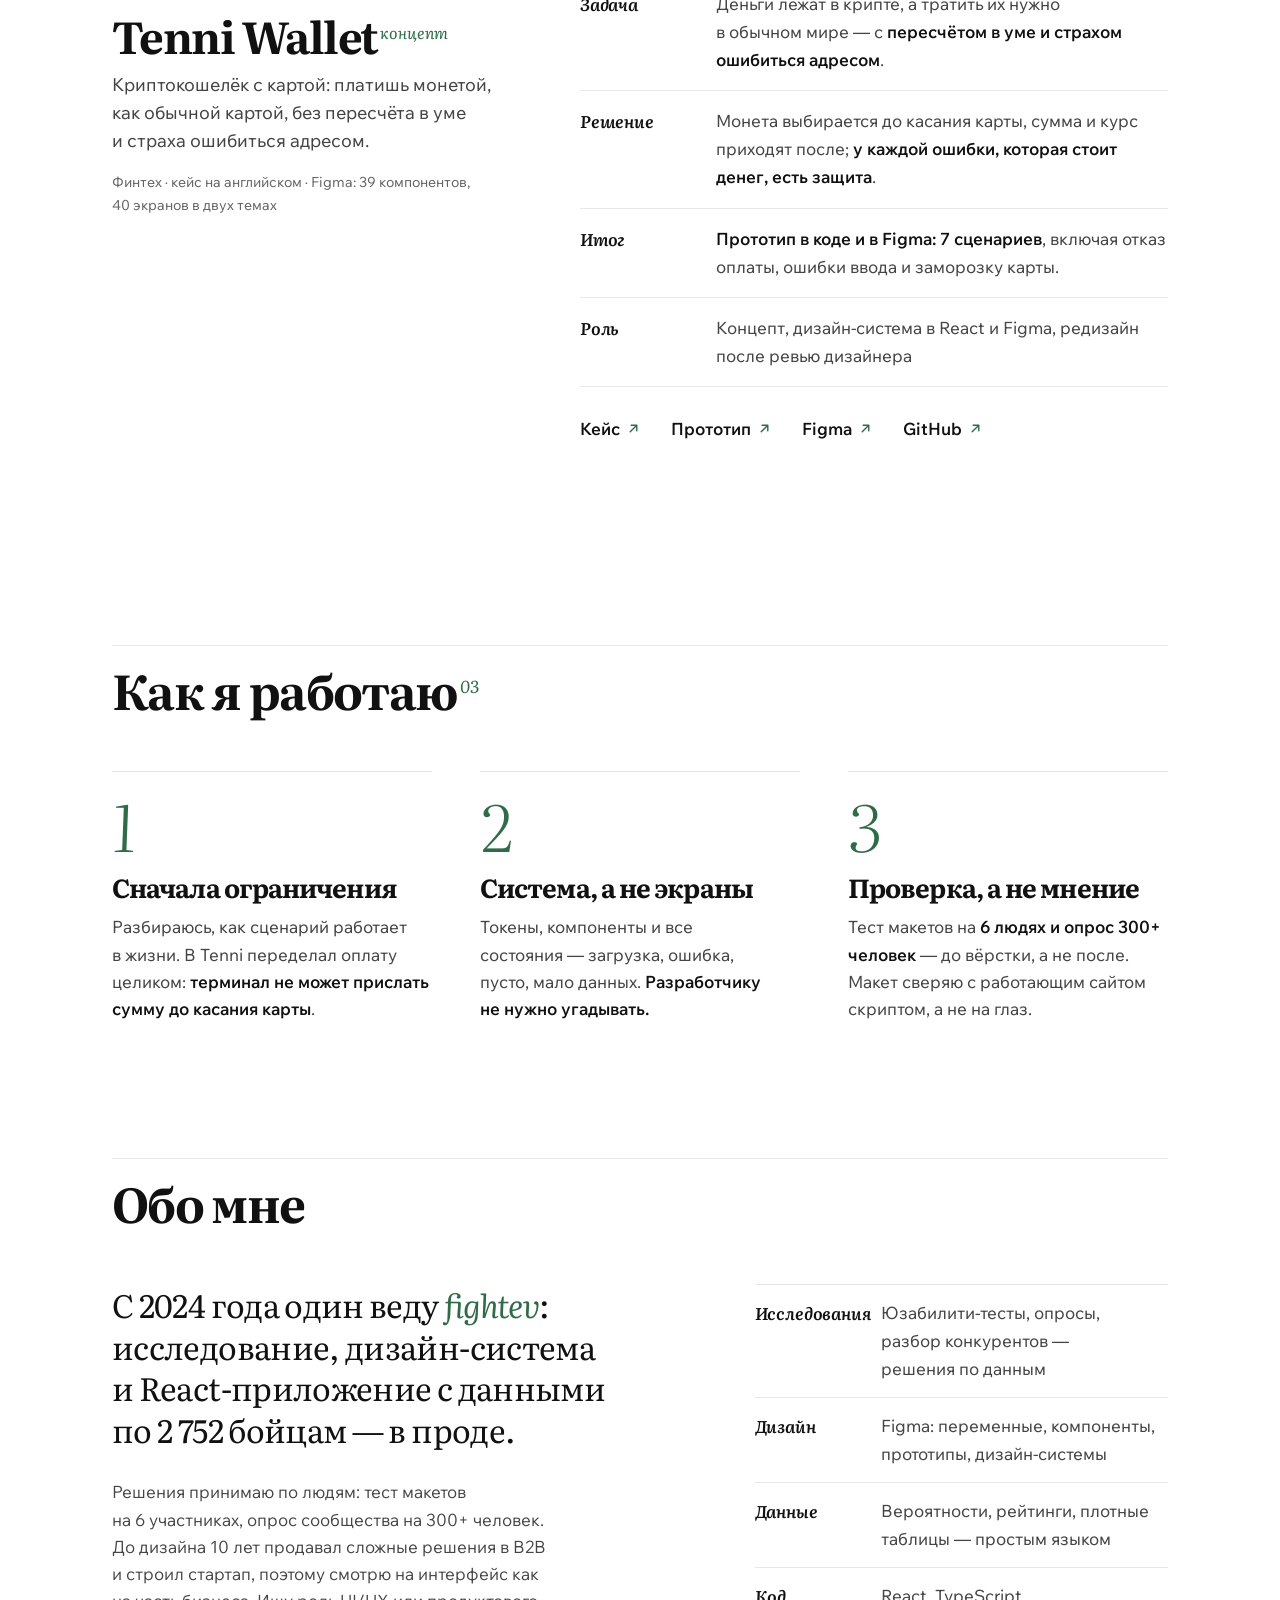
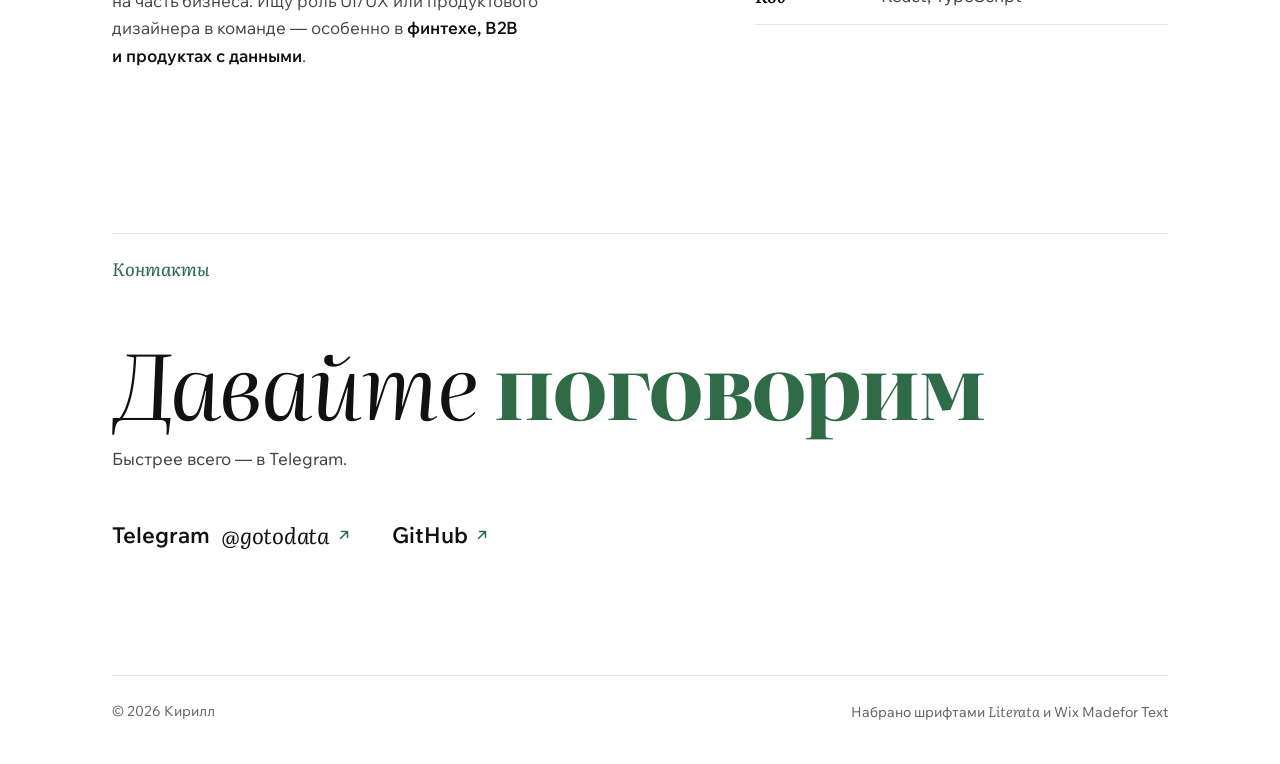
==== commit cdf6d3f9: "fightev case: app cover, updated facts, research numbers, About rewritten, new resume PDF" ====
--- a/index.html
+++ b/index.html
@@ -283,31 +283,31 @@
 
       <article class="case reveal">
         <figure class="case__fig">
-        <a class="case__shot" href="https://gotodataru.github.io/fightev/case/" aria-label="fightev — кейс">
-          <img src="assets/fightev.webp" width="1600" height="974" alt="fightev: разбор боя на десктопе и телефоне, прогноз с пометкой «Модель ошиблась»" loading="lazy">
+        <a class="case__shot" href="https://fightev.com/case/" aria-label="fightev — кейс">
+          <img src="assets/fightev.webp" width="1600" height="974" alt="fightev: профиль бойца на десктопе и телефоне — рейтинг по результатам и график карьеры" loading="lazy">
         </a>
-        <figcaption class="case__cap"><span class="it"><span lang="ru">Разбор боя: модель ошиблась&nbsp;— и&nbsp;сайт это показывает</span><span lang="en">A fight breakdown: the model got it wrong&nbsp;— and the site says so</span></span><span lang="ru">десктоп и&nbsp;телефон</span><span lang="en">desktop and phone</span></figcaption>
+        <figcaption class="case__cap"><span class="it"><span lang="ru">Профиль бойца: рейтинг по результатам, карьера и&nbsp;стиль в&nbsp;сравнении с&nbsp;весовой</span><span lang="en">A fighter profile: results rating, career and style against the weight class</span></span><span lang="ru">десктоп и&nbsp;телефон</span><span lang="en">desktop and phone</span></figcaption>
         </figure>
         <div class="case__info">
           <div>
             <div class="case__num">№&#8201;01</div>
             <h3 class="display">fightev<sup class="idx"><span lang="ru">реальный продукт</span><span lang="en">real product</span></sup></h3>
             <p class="case__lead">
-              <span lang="ru">Прогноз ML-модели на&nbsp;каждый бой турнира UFC и&nbsp;честная история её&nbsp;ошибок.</span>
-              <span lang="en">An ML forecast for every fight on a UFC card and an honest record of its misses.</span>
+              <span lang="ru">Приложение со статистикой UFC: прогноз на&nbsp;каждый бой, профили бойцов, рейтинги, архив боёв и&nbsp;честная история ошибок модели.</span>
+              <span lang="en">A UFC stats app: a forecast for every fight, fighter profiles, rankings, a fight archive and an honest record of the model’s misses.</span>
             </p>
-            <div class="case__tags"><span lang="ru">RU / EN · две темы · Figma: 18&nbsp;компонентов, 30&nbsp;экранов</span><span lang="en">RU / EN · two themes · Figma: 18 components, 30 screens</span></div>
+            <div class="case__tags"><span lang="ru">RU / EN · две темы · Figma: 18&nbsp;компонентов, 30&nbsp;экранов · React-приложение: 5&nbsp;разделов</span><span lang="en">RU / EN · two themes · Figma: 18 components, 30 screens · a React app of 5 sections</span></div>
           </div>
           <div>
             <ul class="facts">
               <li><b lang="ru">Задача</b><b lang="en">Problem</b><span lang="ru">Прогнозов на&nbsp;бои много, но&nbsp;<strong>непонятно, каким верить</strong>: свои ошибки их&nbsp;авторы не&nbsp;показывают.</span><span lang="en">Fight predictions are everywhere, but <strong>it’s hard to know which to trust</strong>: their authors don’t show their misses.</span></li>
-              <li><b lang="ru">Решение</b><b lang="en">Solution</b><span lang="ru">Разбор каждого боя и&nbsp;отдельная страница точности: модель сравнивается с&nbsp;рынком, <strong>промахи на&nbsp;виду</strong>.</span><span lang="en">A breakdown for every fight and a separate accuracy page: the model is compared to the market, <strong>misses stay visible</strong>.</span></li>
-              <li><b lang="ru">Итог</b><b lang="en">Result</b><span lang="ru">Тест на&nbsp;5&nbsp;людях: <strong>не&nbsp;меньше 4&nbsp;из&nbsp;5</strong> с&nbsp;первого экрана поняли, о&nbsp;чём сайт, и&nbsp;нашли, где проверить прогноз.</span><span lang="en">Tested with 5 people: <strong>at least 4&nbsp;of&nbsp;5</strong> got what the site is from the first screen and found where to check a forecast.</span></li>
-              <li><b lang="ru">Роль</b><b lang="en">Role</b><span lang="ru">Продукт, дизайн, фронтенд, данные&nbsp;— <strong>в&nbsp;команде один</strong></span><span lang="en">Product, design, front end, data&nbsp;— <strong>a team of one</strong></span></li>
+              <li><b lang="ru">Решение</b><b lang="en">Solution</b><span lang="ru">Из&nbsp;страницы карда вырос продукт: разбор боя, профили бойцов, рейтинги, архив и&nbsp;страница точности, где модель сравнивается с&nbsp;рынком и&nbsp;<strong>промахи на&nbsp;виду</strong>.</span><span lang="en">The card page grew into a product: a fight breakdown, fighter profiles, rankings, an archive and an accuracy page where the model is compared to the market and <strong>misses stay visible</strong>.</span></li>
+              <li><b lang="ru">Итог</b><b lang="en">Result</b><span lang="ru">Работающее приложение: <strong>2&nbsp;752 профиля, 8&nbsp;835 боёв</strong>. Решения&nbsp;— по&nbsp;тесту макетов на&nbsp;6&nbsp;людях и&nbsp;опросу 300+ человек: главное событие вынесено вперёд, лишние метрики убраны, вероятность подана как рекомендация.</span><span lang="en">A working app: <strong>2,752 profiles, 8,835 fights</strong>. Decisions came from a mockup test with 6 people and a 300+ survey: the main event moved up front, extra metrics dropped, the probability framed as a recommendation.</span></li>
+              <li><b lang="ru">Роль</b><b lang="en">Role</b><span lang="ru">Продукт, исследование, дизайн, фронтенд, данные&nbsp;— <strong>в&nbsp;команде один</strong>, с&nbsp;2024 года</span><span lang="en">Product, research, design, front end, data&nbsp;— <strong>a team of one</strong>, since 2024</span></li>
             </ul>
             <div class="links">
-              <a class="link" href="https://gotodataru.github.io/fightev/case/"><span lang="ru">Кейс</span><span lang="en">Case study</span><svg aria-hidden="true"><use href="#arr"/></svg></a>
-              <a class="link" href="https://gotodataru.github.io/fightev/"><span lang="ru">Сайт</span><span lang="en">Live site</span><svg aria-hidden="true"><use href="#arr"/></svg></a>
+              <a class="link" href="https://fightev.com/case/"><span lang="ru">Кейс</span><span lang="en">Case study</span><svg aria-hidden="true"><use href="#arr"/></svg></a>
+              <a class="link" href="https://fightev.com/"><span lang="ru">Сайт</span><span lang="en">Live site</span><svg aria-hidden="true"><use href="#arr"/></svg></a>
               <a class="link" href="https://www.figma.com/design/bIwVloPsRonv9hVuh1oFAp/FightEV">Figma<svg aria-hidden="true"><use href="#arr"/></svg></a>
               <a class="link" href="https://github.com/Gotodataru/fightev">GitHub<svg aria-hidden="true"><use href="#arr"/></svg></a>
             </div>
@@ -366,7 +366,7 @@
         <div class="col reveal">
           <div class="col__n" aria-hidden="true">3</div>
           <h4 class="display"><span lang="ru">Проверка, а&nbsp;не&nbsp;мнение</span><span lang="en">Evidence over opinion</span></h4>
-          <p><span lang="ru">Тест на&nbsp;людях с&nbsp;<strong>порогами, записанными заранее</strong>. Макет сверяю с&nbsp;работающим сайтом скриптом, а&nbsp;не&nbsp;на&nbsp;глаз.</span><span lang="en">Tests with people against <strong>thresholds set in advance</strong>. Mockups checked against the live site by script, not by eye.</span></p>
+          <p><span lang="ru">Тест макетов на&nbsp;<strong>6&nbsp;людях и&nbsp;опрос 300+ человек</strong>&nbsp;— до&nbsp;вёрстки, а&nbsp;не&nbsp;после. Макет сверяю с&nbsp;работающим сайтом скриптом, а&nbsp;не&nbsp;на&nbsp;глаз.</span><span lang="en">A mockup test with <strong>6 people and a 300+ survey</strong>&nbsp;— before the build, not after. Mockups checked against the live site by script, not by eye.</span></p>
         </div>
       </div>
     </section>
@@ -375,13 +375,13 @@
       <div class="head"><h2 class="display"><span lang="ru">Обо мне</span><span lang="en">About</span></h2></div>
       <div class="about">
         <div class="about__text">
-          <p><span lang="ru">10&nbsp;лет продавал сложные технические решения в&nbsp;B2B, потом с&nbsp;нуля построил стартап. Поэтому смотрю на&nbsp;интерфейс как на&nbsp;<span class="accent">часть бизнеса</span>: кто платит, за&nbsp;что и&nbsp;где теряются деньги.</span><span lang="en">Ten years selling complex technical solutions in B2B, then I built a startup from scratch. So I see an interface as <span class="accent">part of the business</span>: who pays, for what, and where the money leaks.</span></p>
-          <p><span lang="ru">Ищу роль UI/UX или продуктового дизайнера в&nbsp;команде&nbsp;— особенно в&nbsp;<strong>финтехе, B2B и&nbsp;продуктах с&nbsp;данными</strong>.</span><span lang="en">Looking for a UI/UX or product designer role in a team — especially in <strong>fintech, B2B and data products</strong>.</span></p>
+          <p><span lang="ru">С&nbsp;2024 года один веду <span class="accent">fightev</span>: исследование, дизайн-система и&nbsp;React-приложение с&nbsp;данными по&nbsp;2&nbsp;752 бойцам&nbsp;— в&nbsp;проде.</span><span lang="en">Since 2024 I’ve run <span class="accent">fightev</span> alone: research, a design system and a React app with data on 2,752 fighters — in production.</span></p>
+          <p><span lang="ru">Решения принимаю по&nbsp;людям: тест макетов на&nbsp;6&nbsp;участниках, опрос сообщества на&nbsp;300+ человек. До&nbsp;дизайна 10&nbsp;лет продавал сложные решения в&nbsp;B2B и&nbsp;строил стартап, поэтому смотрю на&nbsp;интерфейс как на&nbsp;часть бизнеса. Ищу роль UI/UX или продуктового дизайнера в&nbsp;команде&nbsp;— особенно в&nbsp;<strong>финтехе, B2B и&nbsp;продуктах с&nbsp;данными</strong>.</span><span lang="en">I decide with people, not opinions: a mockup test with 6 participants, a community survey of 300+. Before design: 10 years selling complex solutions in B2B and building a startup, so I see an interface as part of the business. Looking for a UI/UX or product designer role in a team — especially in <strong>fintech, B2B and data products</strong>.</span></p>
         </div>
         <dl class="stack">
-          <div><dt lang="ru">Продажи</dt><dt lang="en">Sales</dt><dd lang="ru">10&nbsp;лет B2B: решение под задачу клиента, переговоры, сделка до&nbsp;запуска</dd><dd lang="en">10 years B2B: fitting a solution to the client, negotiation, the deal through launch</dd></div>
-          <div><dt lang="ru">Стартап</dt><dt lang="en">Startup</dt><dd lang="ru">Построил с&nbsp;нуля: от&nbsp;идеи до&nbsp;работающего продукта</dd><dd lang="en">Built from zero: from the idea to a working product</dd></div>
-          <div><dt lang="ru">Дизайн</dt><dt lang="en">Design</dt><dd lang="ru">Figma: переменные, компоненты, прототипы</dd><dd lang="en">Figma: variables, components, prototypes</dd></div>
+          <div><dt lang="ru">Исследования</dt><dt lang="en">Research</dt><dd lang="ru">Юзабилити-тесты, опросы, разбор конкурентов&nbsp;— решения по&nbsp;данным</dd><dd lang="en">Usability tests, surveys, competitor reviews — decisions from evidence</dd></div>
+          <div><dt lang="ru">Дизайн</dt><dt lang="en">Design</dt><dd lang="ru">Figma: переменные, компоненты, прототипы, дизайн-системы</dd><dd lang="en">Figma: variables, components, prototypes, design systems</dd></div>
+          <div><dt lang="ru">Данные</dt><dt lang="en">Data</dt><dd lang="ru">Вероятности, рейтинги, плотные таблицы&nbsp;— простым языком</dd><dd lang="en">Probabilities, ratings, dense tables — in plain language</dd></div>
           <div><dt lang="ru">Код</dt><dt lang="en">Code</dt><dd>React, TypeScript</dd></div>
         </dl>
       </div>
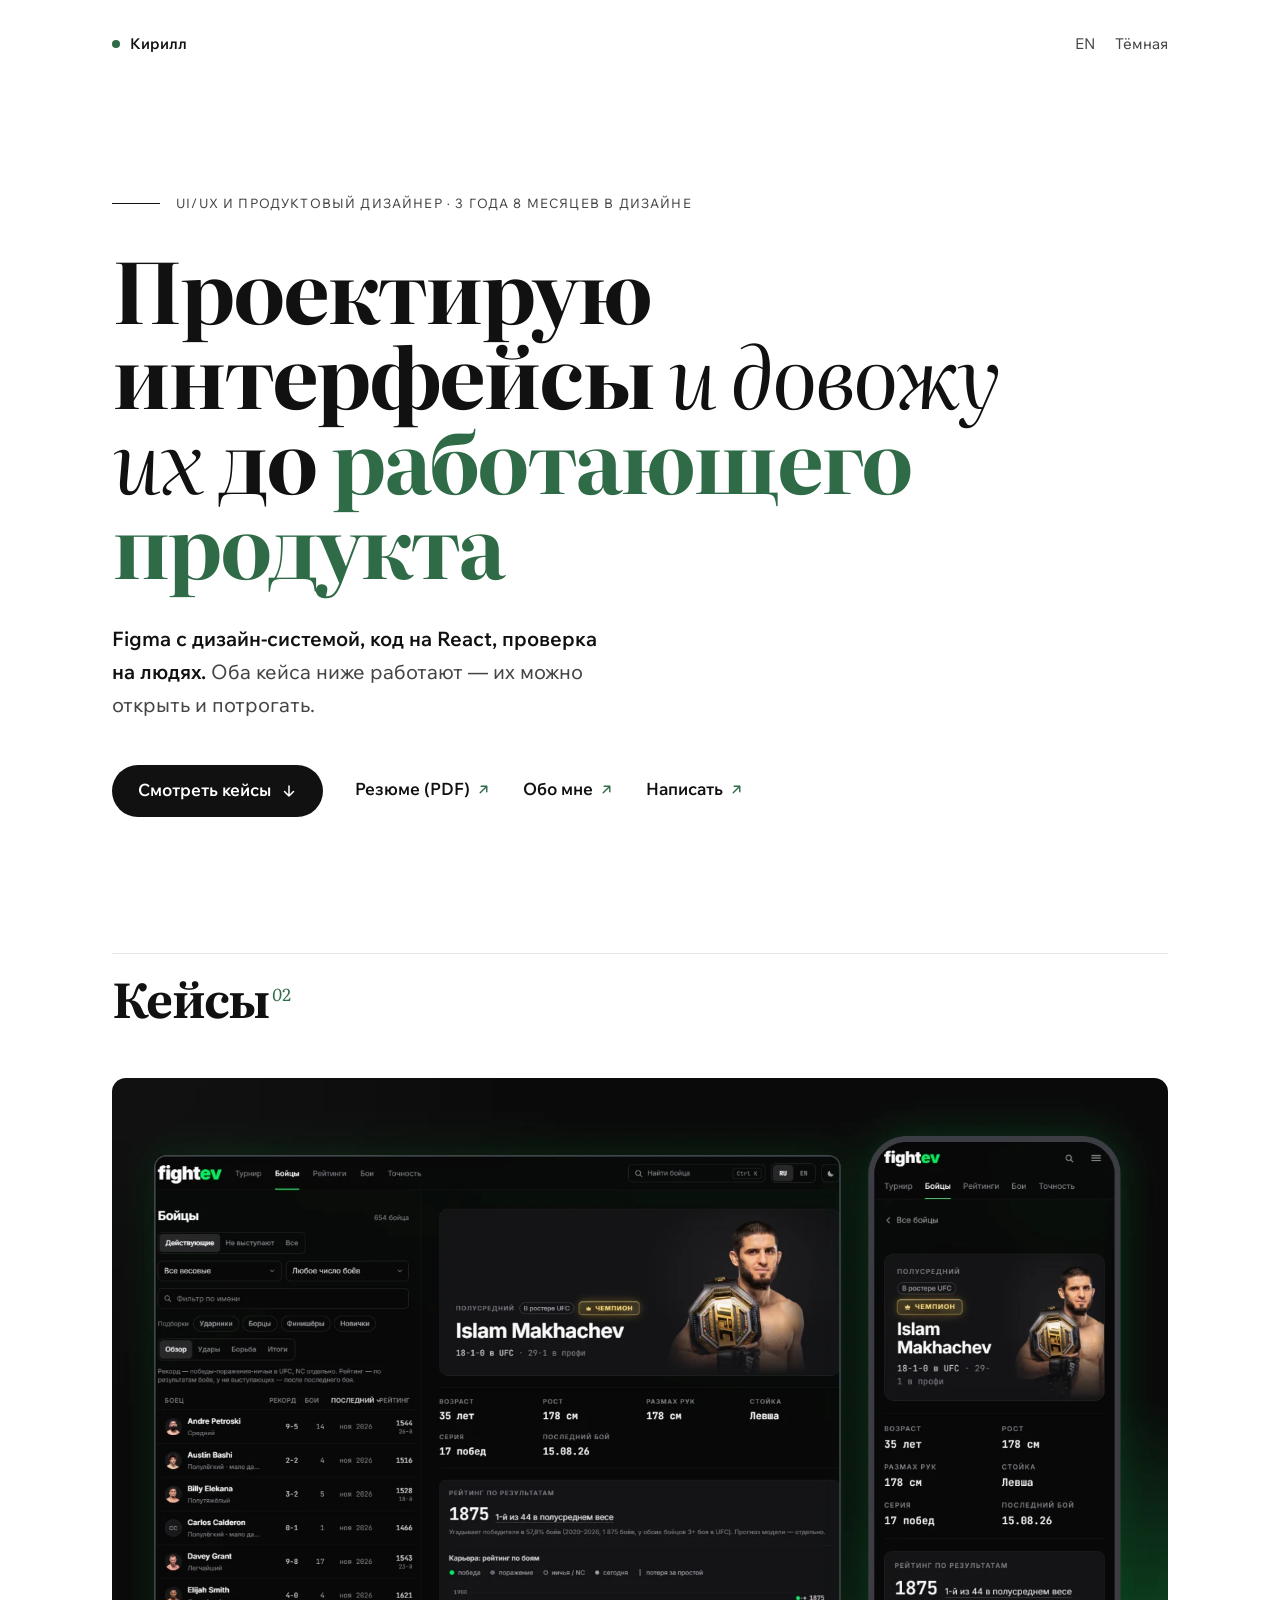
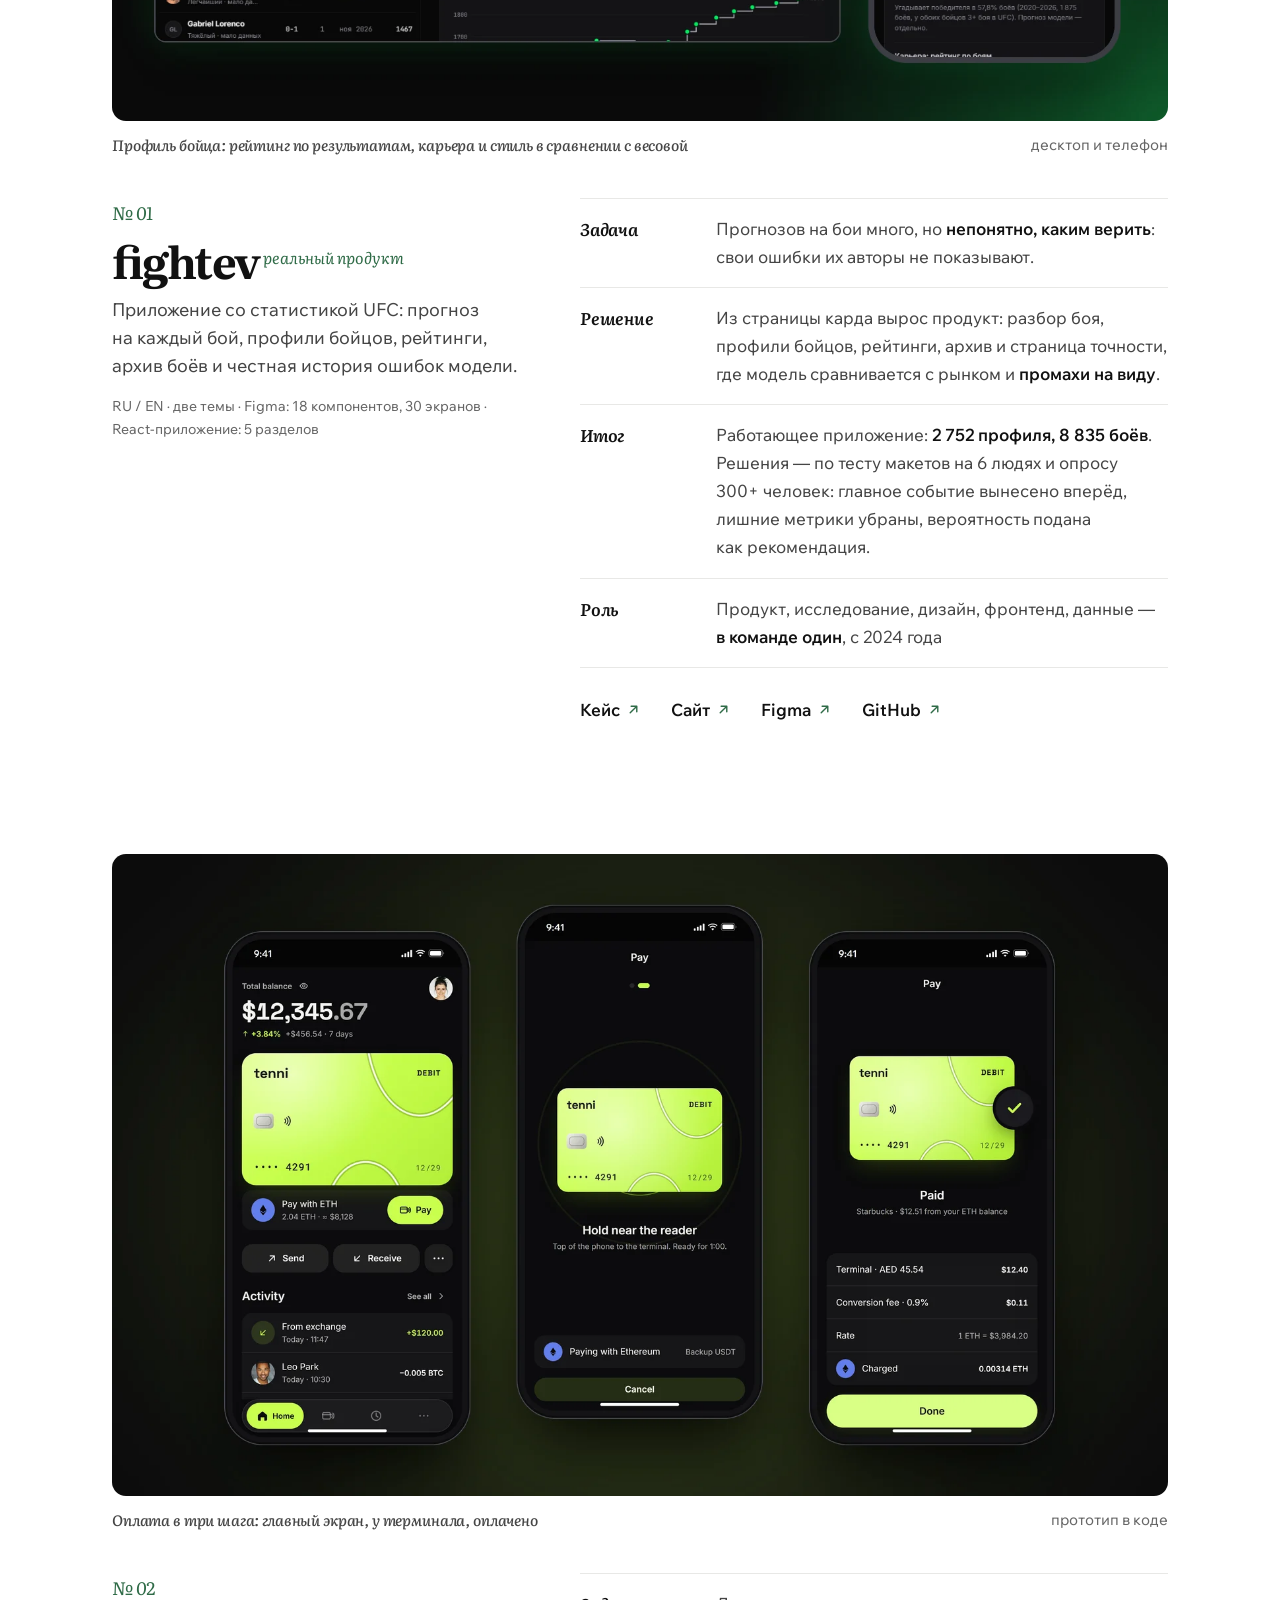
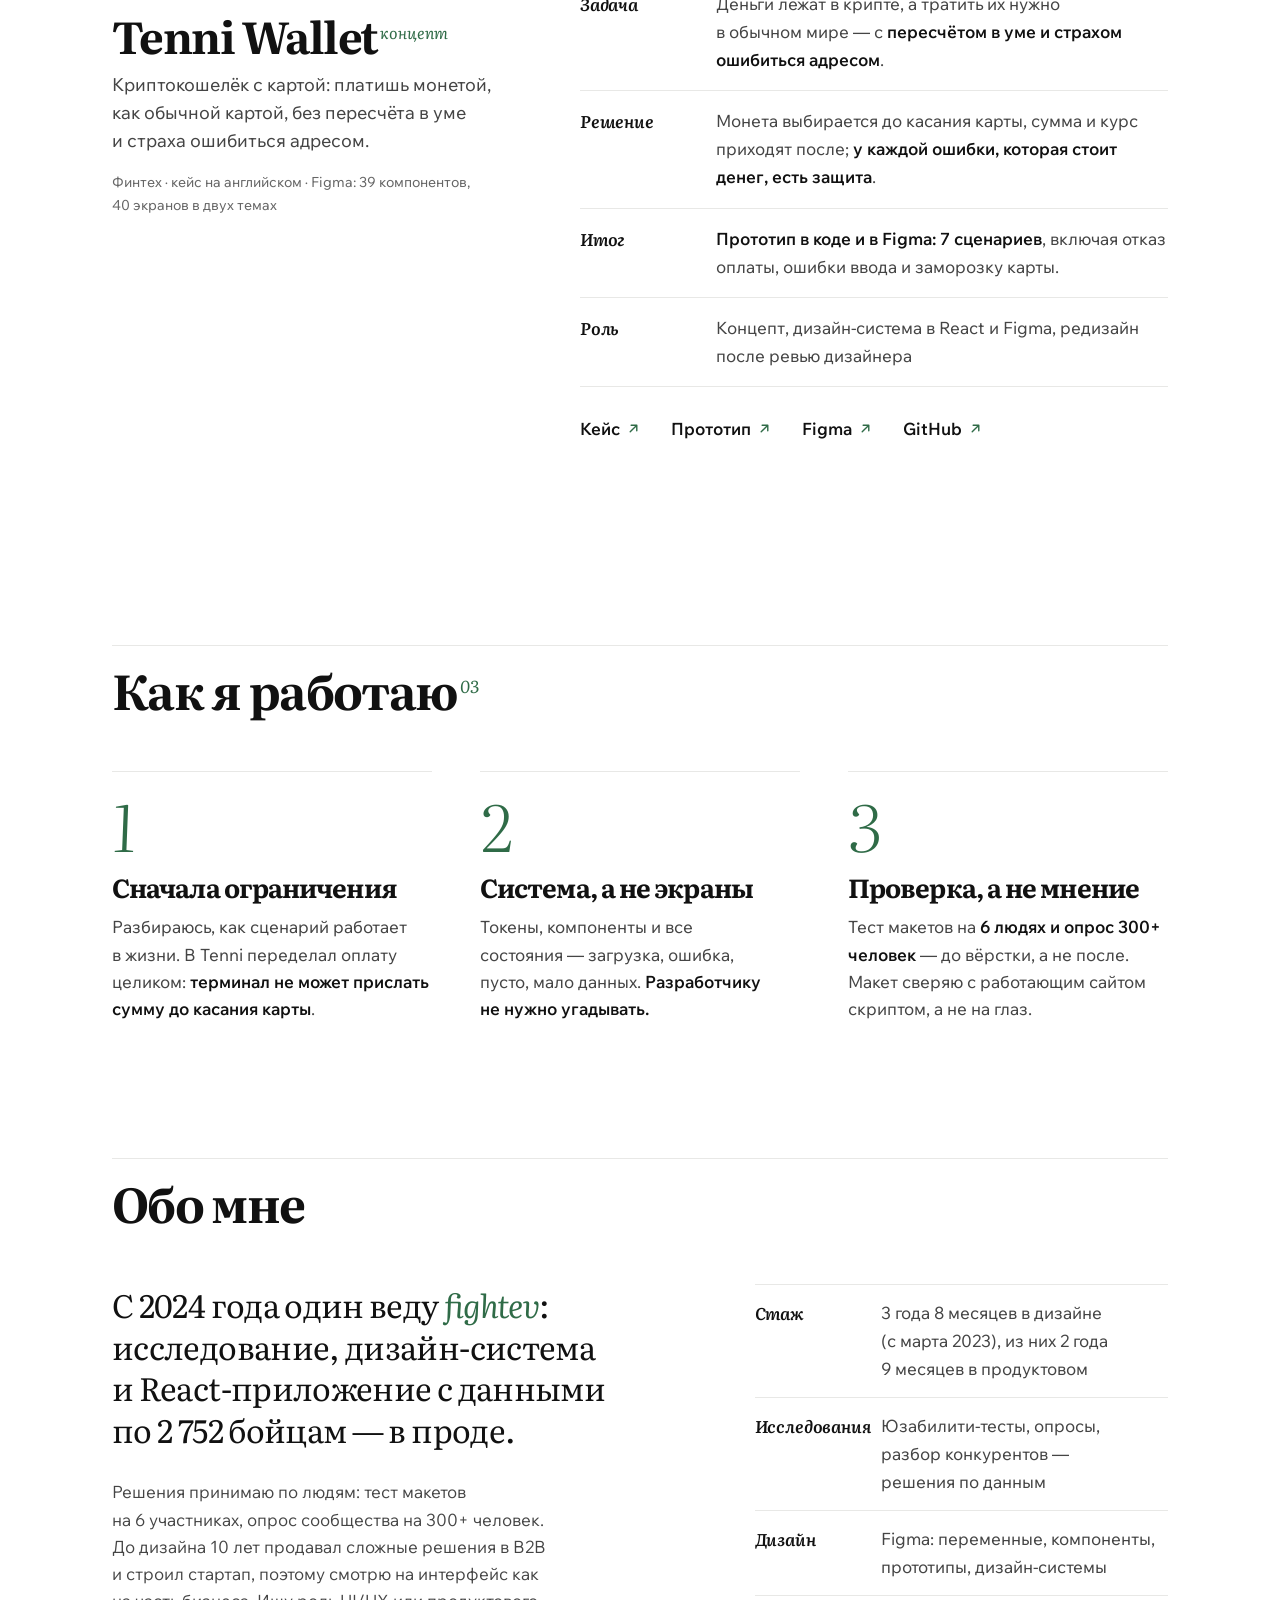
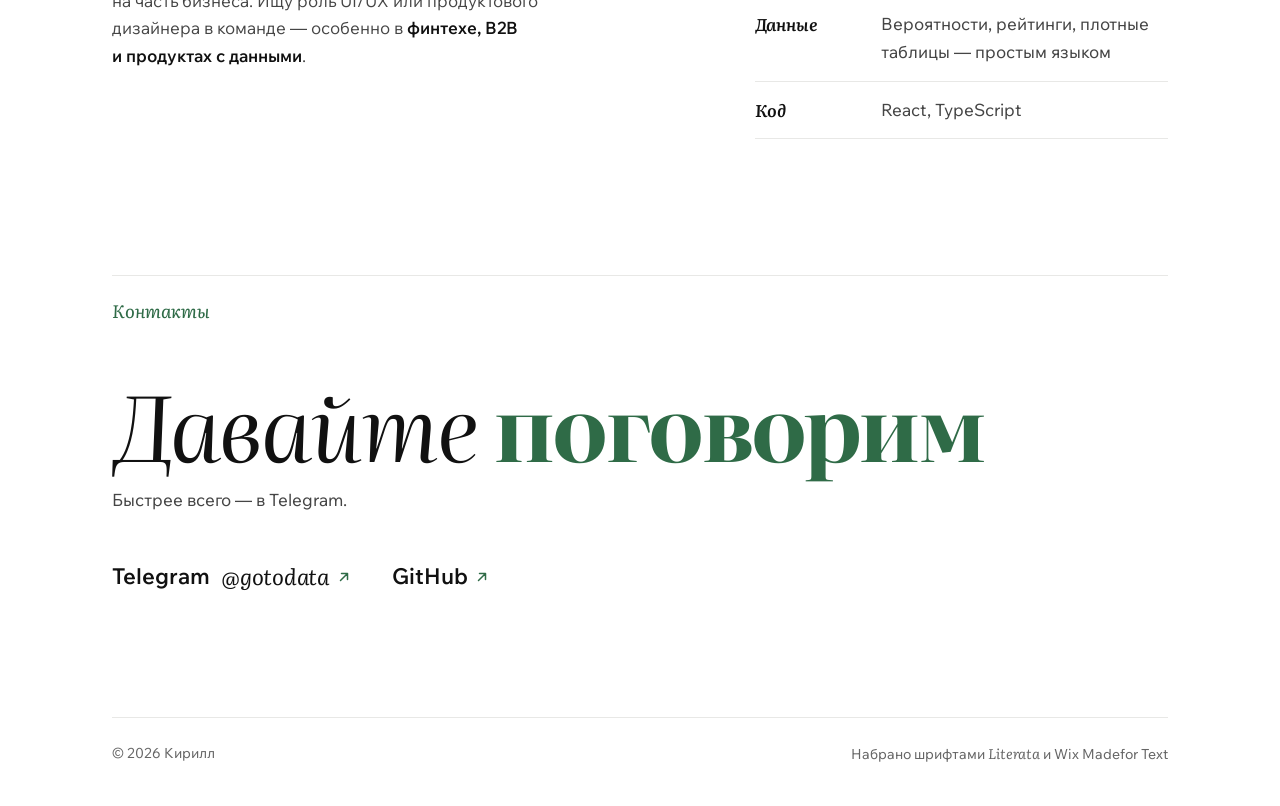
==== commit def6130b: "Static fightev case page, tenure line, new OG image, resume PDF" ====
--- a/index.html
+++ b/index.html
@@ -259,7 +259,7 @@
 
   <main id="top">
     <section class="hero">
-      <p class="hero__role"><span lang="ru">UI/UX и&nbsp;продуктовый дизайнер</span><span lang="en">UI/UX and product designer</span></p>
+      <p class="hero__role"><span lang="ru">UI/UX и&nbsp;продуктовый дизайнер · 3&nbsp;года 8&nbsp;месяцев в&nbsp;дизайне</span><span lang="en">UI/UX and product designer · 3 years 8 months in design</span></p>
       <h1 class="display display--split">
         <span lang="ru"><b>Проектирую интерфейсы</b> <span class="conn">и&nbsp;довожу их</span> <b>до&nbsp;<span class="accent">работающего продукта</span></b></span>
         <span lang="en"><b>I design interfaces</b> <span class="conn">and take them all the way</span> <b>to a <span class="accent">working product</span></b></span>
@@ -283,7 +283,7 @@
 
       <article class="case reveal">
         <figure class="case__fig">
-        <a class="case__shot" href="https://fightev.com/case/" aria-label="fightev — кейс">
+        <a class="case__shot" href="fightev-case/" aria-label="fightev — кейс">
           <img src="assets/fightev.webp" width="1600" height="974" alt="fightev: профиль бойца на десктопе и телефоне — рейтинг по результатам и график карьеры" loading="lazy">
         </a>
         <figcaption class="case__cap"><span class="it"><span lang="ru">Профиль бойца: рейтинг по результатам, карьера и&nbsp;стиль в&nbsp;сравнении с&nbsp;весовой</span><span lang="en">A fighter profile: results rating, career and style against the weight class</span></span><span lang="ru">десктоп и&nbsp;телефон</span><span lang="en">desktop and phone</span></figcaption>
@@ -306,7 +306,7 @@
               <li><b lang="ru">Роль</b><b lang="en">Role</b><span lang="ru">Продукт, исследование, дизайн, фронтенд, данные&nbsp;— <strong>в&nbsp;команде один</strong>, с&nbsp;2024 года</span><span lang="en">Product, research, design, front end, data&nbsp;— <strong>a team of one</strong>, since 2024</span></li>
             </ul>
             <div class="links">
-              <a class="link" href="https://fightev.com/case/"><span lang="ru">Кейс</span><span lang="en">Case study</span><svg aria-hidden="true"><use href="#arr"/></svg></a>
+              <a class="link" href="fightev-case/"><span lang="ru">Кейс</span><span lang="en">Case study</span><svg aria-hidden="true"><use href="#arr"/></svg></a>
               <a class="link" href="https://fightev.com/"><span lang="ru">Сайт</span><span lang="en">Live site</span><svg aria-hidden="true"><use href="#arr"/></svg></a>
               <a class="link" href="https://www.figma.com/design/bIwVloPsRonv9hVuh1oFAp/FightEV">Figma<svg aria-hidden="true"><use href="#arr"/></svg></a>
               <a class="link" href="https://github.com/Gotodataru/fightev">GitHub<svg aria-hidden="true"><use href="#arr"/></svg></a>
@@ -379,6 +379,7 @@
           <p><span lang="ru">Решения принимаю по&nbsp;людям: тест макетов на&nbsp;6&nbsp;участниках, опрос сообщества на&nbsp;300+ человек. До&nbsp;дизайна 10&nbsp;лет продавал сложные решения в&nbsp;B2B и&nbsp;строил стартап, поэтому смотрю на&nbsp;интерфейс как на&nbsp;часть бизнеса. Ищу роль UI/UX или продуктового дизайнера в&nbsp;команде&nbsp;— особенно в&nbsp;<strong>финтехе, B2B и&nbsp;продуктах с&nbsp;данными</strong>.</span><span lang="en">I decide with people, not opinions: a mockup test with 6 participants, a community survey of 300+. Before design: 10 years selling complex solutions in B2B and building a startup, so I see an interface as part of the business. Looking for a UI/UX or product designer role in a team — especially in <strong>fintech, B2B and data products</strong>.</span></p>
         </div>
         <dl class="stack">
+          <div><dt lang="ru">Стаж</dt><dt lang="en">Experience</dt><dd lang="ru">3&nbsp;года 8&nbsp;месяцев в&nbsp;дизайне (с&nbsp;марта 2023), из&nbsp;них 2&nbsp;года 9&nbsp;месяцев в&nbsp;продуктовом</dd><dd lang="en">3 years 8 months in design (since March 2023), 2 years 9 months of it in product</dd></div>
           <div><dt lang="ru">Исследования</dt><dt lang="en">Research</dt><dd lang="ru">Юзабилити-тесты, опросы, разбор конкурентов&nbsp;— решения по&nbsp;данным</dd><dd lang="en">Usability tests, surveys, competitor reviews — decisions from evidence</dd></div>
           <div><dt lang="ru">Дизайн</dt><dt lang="en">Design</dt><dd lang="ru">Figma: переменные, компоненты, прототипы, дизайн-системы</dd><dd lang="en">Figma: variables, components, prototypes, design systems</dd></div>
           <div><dt lang="ru">Данные</dt><dt lang="en">Data</dt><dd lang="ru">Вероятности, рейтинги, плотные таблицы&nbsp;— простым языком</dd><dd lang="en">Probabilities, ratings, dense tables — in plain language</dd></div>
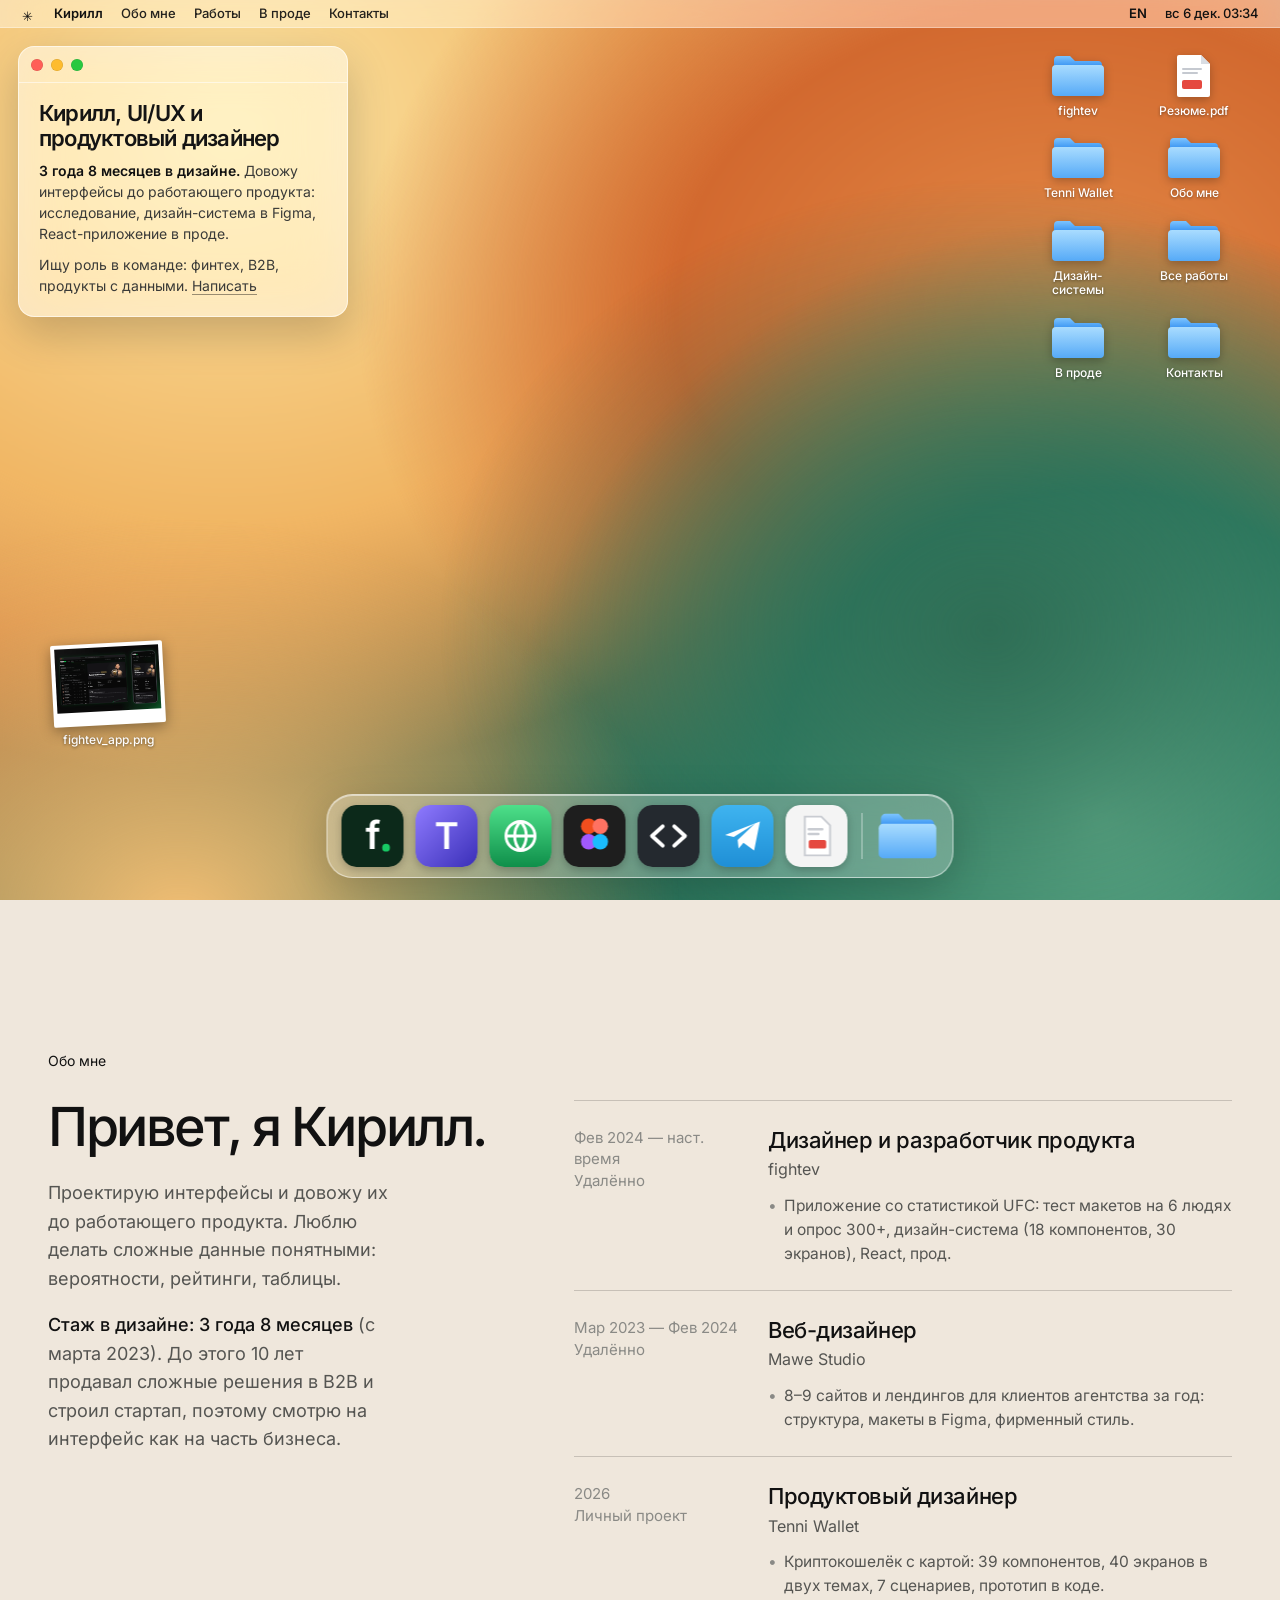
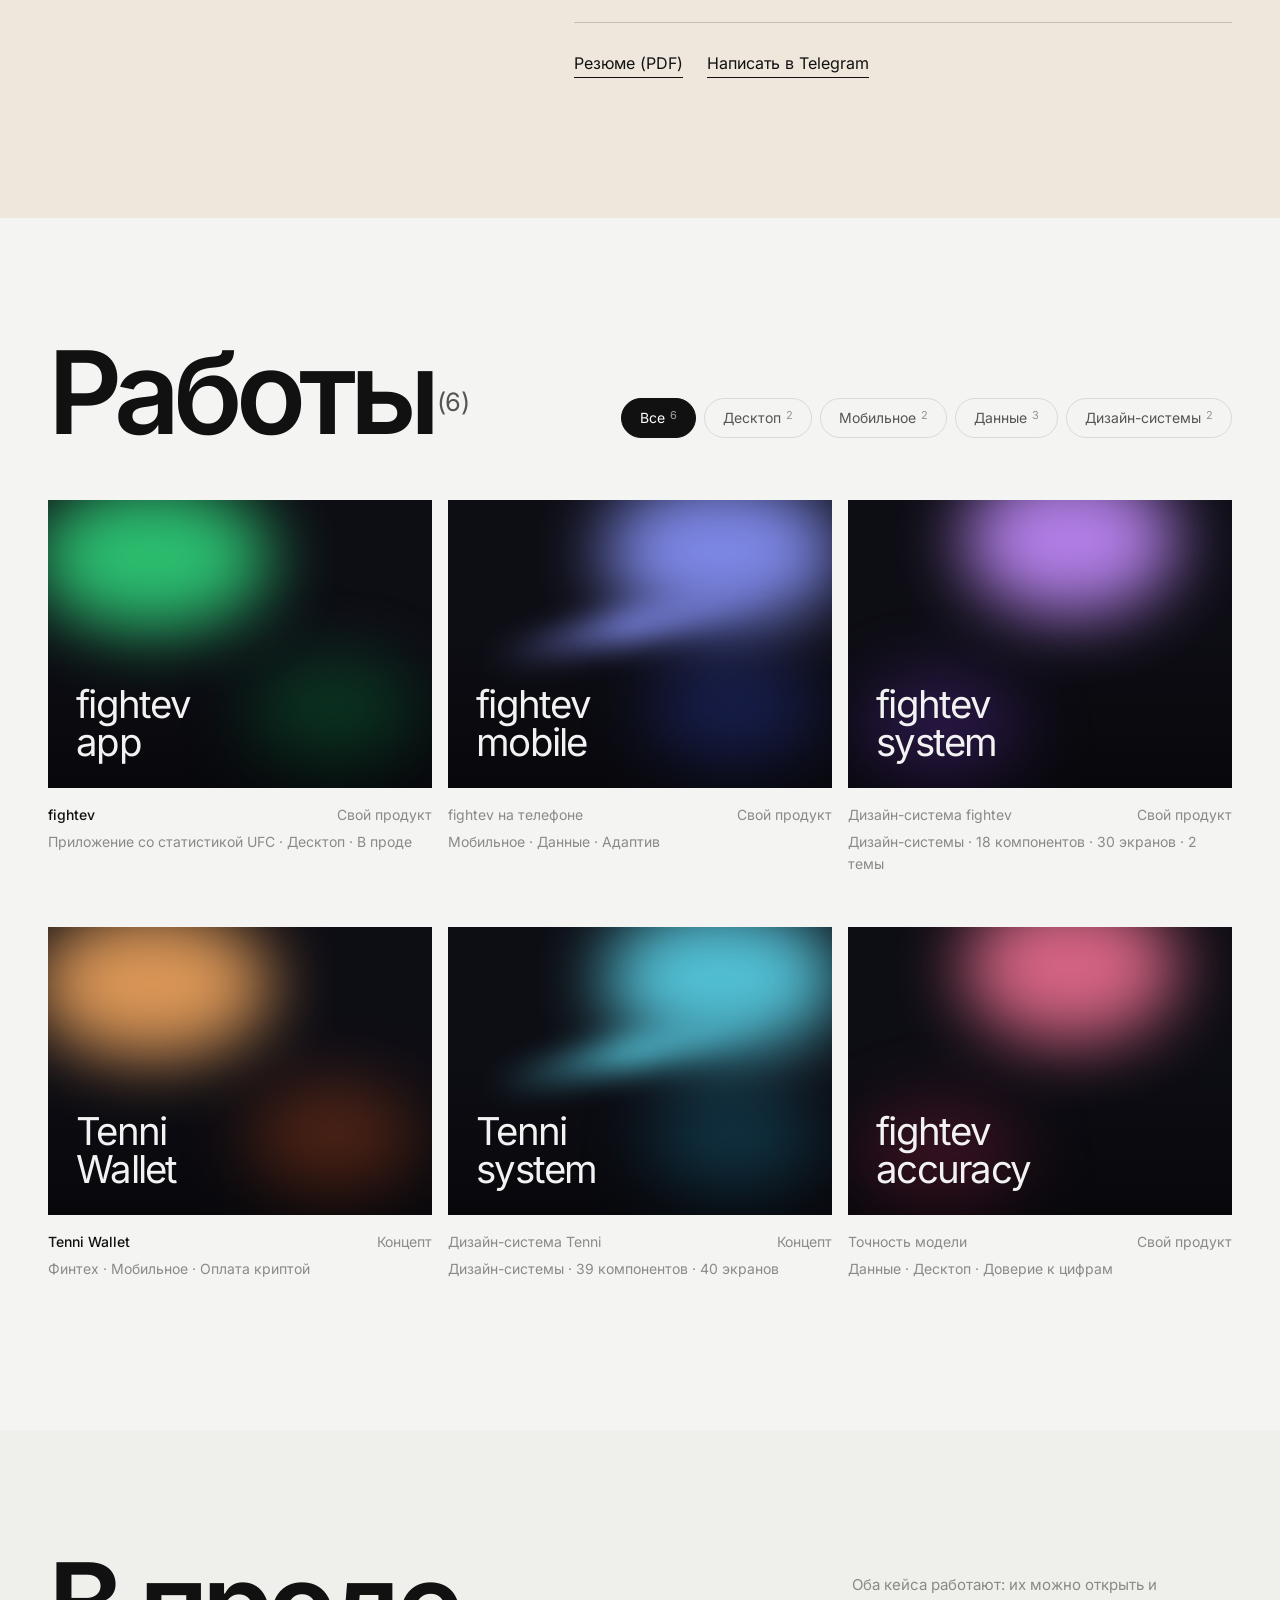
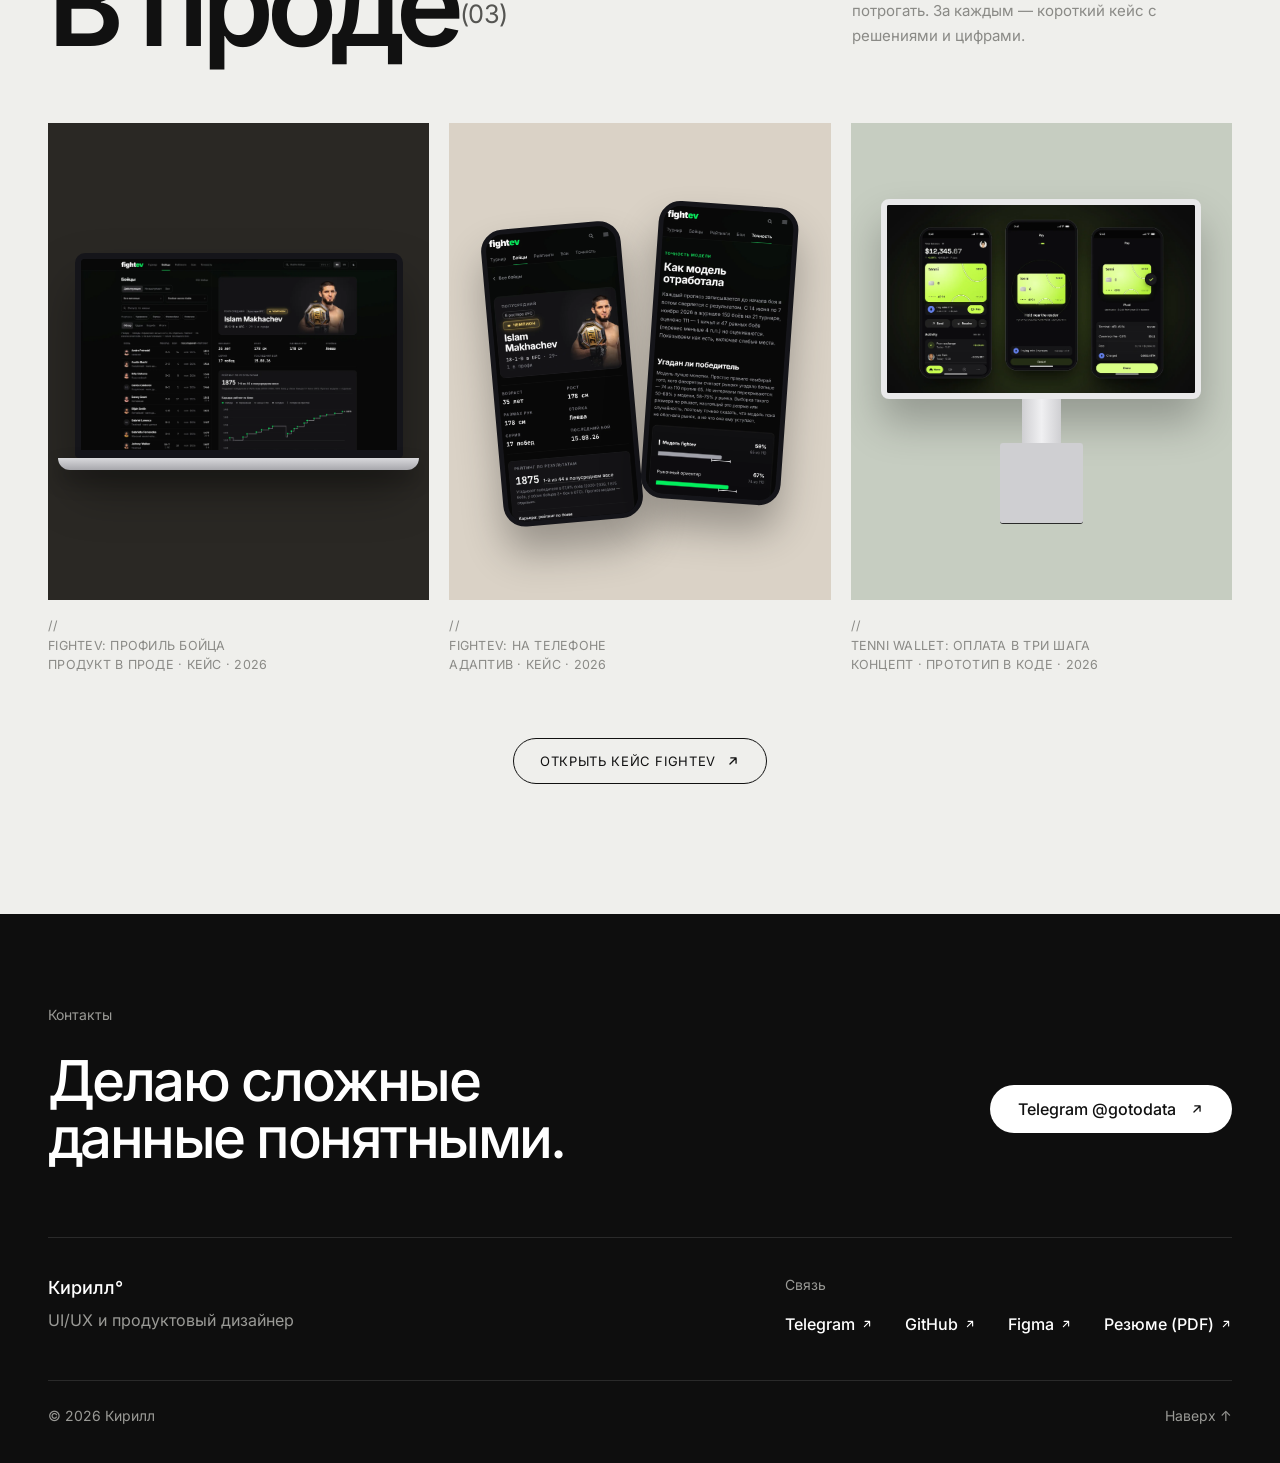
==== commit 908175fd: "Portfolio redesign: macOS desktop hero, beige about, works grid, live tiles, black contact; case pag" ====
--- a/index.html
+++ b/index.html
@@ -3,10 +3,8 @@
 <head>
 <meta charset="utf-8">
 <meta name="viewport" content="width=device-width, initial-scale=1">
-<title>Кирилл — UI/UX дизайнер</title>
-<meta name="description" content="Кирилл, UI/UX и продуктовый дизайнер: Figma с дизайн-системой, код на React, проверка на людях. Кейсы fightev и Tenni Wallet.">
-<!-- Превью для Telegram, hh.ru и соцсетей. og:image и og:url — абсолютные адреса;
-     если хаб будет выложен не на gotodataru.github.io, поменять оба. -->
+<title>Кирилл — UI/UX и продуктовый дизайнер</title>
+<meta name="description" content="Кирилл, UI/UX и продуктовый дизайнер. 3 года 8 месяцев в дизайне: исследование, дизайн-система в Figma, React-приложение в проде. Кейсы fightev и Tenni Wallet.">
 <meta property="og:type" content="website">
 <meta property="og:url" content="https://gotodataru.github.io/">
 <meta property="og:title" content="Кирилл — UI/UX и продуктовый дизайнер">
@@ -16,430 +14,234 @@
 <meta property="og:image:height" content="630">
 <meta name="twitter:card" content="summary_large_image">
 <link rel="icon" href="data:image/svg+xml,%3Csvg xmlns='http://www.w3.org/2000/svg' viewBox='0 0 32 32'%3E%3Crect width='32' height='32' rx='8' fill='%23111'/%3E%3Ccircle cx='16' cy='16' r='5' fill='white'/%3E%3C/svg%3E">
+<link rel="stylesheet" href="assets/site.css">
+<noscript><style>.reveal{opacity:1;transform:none}</style></noscript>
 <style>
-@font-face {
-  font-family: 'Wix Madefor Text';
-  font-style: normal;
-  font-weight: 400 600;
-  font-display: swap;
-  src: url(fonts/WixMadeforText-normal-cyrillic.woff2) format('woff2');
-  unicode-range: U+0301, U+0400-045F, U+0490-0491, U+04B0-04B1, U+2116;
-}
-@font-face {
-  font-family: 'Wix Madefor Text';
-  font-style: normal;
-  font-weight: 400 600;
-  font-display: swap;
-  src: url(fonts/WixMadeforText-normal-latin.woff2) format('woff2');
-  unicode-range: U+0000-00FF, U+0131, U+0152-0153, U+02BB-02BC, U+02C6, U+02DA, U+02DC, U+0304, U+0308, U+0329, U+2000-206F, U+20AC, U+2122, U+2191, U+2193, U+2212, U+2215, U+FEFF, U+FFFD;
-}
-@font-face {
-  font-family: 'Literata';
-  font-style: normal;
-  font-weight: 300 800;
-  font-display: swap;
-  src: url(fonts/Literata-normal-cyrillic.woff2) format('woff2');
-  unicode-range: U+0301, U+0400-045F, U+0490-0491, U+04B0-04B1, U+2116;
-}
-@font-face {
-  font-family: 'Literata';
-  font-style: normal;
-  font-weight: 300 800;
-  font-display: swap;
-  src: url(fonts/Literata-normal-latin.woff2) format('woff2');
-  unicode-range: U+0000-00FF, U+0131, U+0152-0153, U+02BB-02BC, U+02C6, U+02DA, U+02DC, U+0304, U+0308, U+0329, U+2000-206F, U+20AC, U+2122, U+2191, U+2193, U+2212, U+2215, U+FEFF, U+FFFD;
-}
-@font-face {
-  font-family: 'Literata';
-  font-style: italic;
-  font-weight: 300 800;
-  font-display: swap;
-  src: url(fonts/Literata-italic-cyrillic.woff2) format('woff2');
-  unicode-range: U+0301, U+0400-045F, U+0490-0491, U+04B0-04B1, U+2116;
-}
-@font-face {
-  font-family: 'Literata';
-  font-style: italic;
-  font-weight: 300 800;
-  font-display: swap;
-  src: url(fonts/Literata-italic-latin.woff2) format('woff2');
-  unicode-range: U+0000-00FF, U+0131, U+0152-0153, U+02BB-02BC, U+02C6, U+02DA, U+02DC, U+0304, U+0308, U+0329, U+2000-206F, U+20AC, U+2122, U+2191, U+2193, U+2212, U+2215, U+FEFF, U+FFFD;
-}
-/* Минимализм: белый лист, графит, тонкие линии. Цвета почти нет —
-   основной цвет живёт в обложках кейсов (тёмные, с зелёным); акцент на странице — их приглушённое эхо.
-   Контраст: вторичный текст 6.7:1, третичный 4.6:1 на белом.
-   Шрифты: Literata (заголовки) + Wix Madefor Text (текст).
-   Акцент — лесной зелёный, точечно: ключевая фраза, индексы, стрелки, наведение.
-   Типографика: прямое Literata — факты, курсив Literata — голос (связки, подписи, номера), Wix Madefor — текст.
-   Крупные заголовки в два веса: ключевые слова жирные и тёмные (<b>), связки тонкие и серые. */
-:root {
-  --bg: #FFFFFF;
-  --ink: #111111;
-  --ink-2: #454545;   /* 9.7:1 — описания */
-  --ink-3: #666666;   /* 5.7:1 — подписи */
-  --line: #E8E8E6;
-  --shot: #0B0B0C;
-  --ease: cubic-bezier(.16, 1, .3, 1);
-
-  --display: 'Literata', Georgia, serif;
-  --display-weight: 700;   /* заголовки и ключевые слова */
-  --display-light: 300;    /* связки в крупных заголовках */
-  --display-track: -.035em;
-  --accent: #2F6B47;       /* лесной: 6.3:1 на белом */
-  --accent-dark: #7FBF96;
-  --sans: 'Wix Madefor Text', system-ui, -apple-system, 'Segoe UI', sans-serif;
-  color-scheme: light;
-}
-:root[data-theme="dark"] {
-  --bg: #0E0E0E; --ink: #EDEDEB; --ink-2: #BDBDBA; --ink-3: #9C9C99; --line: #242424; --shot: #000; --accent: var(--accent-dark);
-  color-scheme: dark;
-}
-
-* { box-sizing: border-box; }
-html { -webkit-text-size-adjust: 100%; scroll-behavior: smooth; }
-body {
-  margin: 0; background: var(--bg); color: var(--ink);
-  font: 430 17px/1.65 var(--sans); -webkit-font-smoothing: antialiased; text-rendering: optimizeLegibility;
-  font-kerning: normal; font-feature-settings: 'kern', 'liga';
-  transition: background-color .3s ease, color .3s ease;
-}
-[data-lang="ru"] [lang="en"], [data-lang="en"] [lang="ru"] { display: none !important; }
-a { color: inherit; text-decoration: none; }
-img { display: block; max-width: 100%; height: auto; }
-::selection { background: var(--accent); color: var(--bg); }
-:focus-visible { outline: 1.5px solid var(--accent); outline-offset: 4px; border-radius: 4px; }
-
-.wrap { max-width: 1120px; margin: 0 auto; padding: 0 32px; }
-@media (max-width: 640px) { .wrap { padding: 0 16px; } }
-
-.display {
-  font-family: var(--display); font-weight: var(--display-weight); letter-spacing: var(--display-track);
-  font-optical-sizing: auto;
-}
-.display--split { color: var(--ink); }
-strong { font-weight: 600; color: var(--ink); }
-h1, h2, h3, h4 { text-wrap: balance; }
-p, li, dd { text-wrap: pretty; }
-/* Курсив Literata — «голос» страницы: связки, номера, подписи, метки */
-.it { font-family: var(--display); font-style: italic; font-weight: 400; letter-spacing: -.01em; }
-/* Верхний индекс у заголовков: Кейсы⁰², fightev^реальный продукт */
-.idx {
-  font-family: var(--display); font-style: italic; font-weight: 400; letter-spacing: 0;
-  font-size: .36em; line-height: 0; vertical-align: .95em; margin-left: .18em; color: var(--accent);
-  font-variant-numeric: lining-nums;
-}
-/* Связки («и довожу их») — чёрным, другим шрифтом: курсив Literata или рубленый текстовый */
-.display--split .conn { font-style: italic; font-weight: 400; letter-spacing: -.02em; }
-.display--split b { font-weight: var(--display-weight); color: var(--ink); }
-.accent, .display--split .accent { color: var(--accent); }
-.about__text .accent { font-style: italic; }
-
-/* Ссылка со стрелкой: подчёркивание рисуется при наведении */
-.link {
-  display: inline-flex; align-items: center; gap: 6px; font-weight: 600;
-  background: linear-gradient(var(--accent), var(--accent)) 0 100% / 0 1px no-repeat;
-  padding-bottom: 2px; transition: background-size .35s var(--ease);
-}
-.link:hover { background-size: 100% 1px; }
-.link svg { width: 15px; height: 15px; flex: none; color: var(--accent); transition: transform .35s var(--ease); }
-.link:hover svg { transform: translate(2px, -2px); }
-.link--down:hover svg { transform: translateY(2px); }
-
-/* --- Шапка --- */
-.top { display: flex; align-items: center; justify-content: space-between; padding: 28px 0; font-size: 15px; }
-.top__name { font-weight: 600; display: inline-flex; align-items: center; gap: 10px; }
-.top__dot { width: 8px; height: 8px; border-radius: 50%; background: var(--accent); }
-.top__ctrl { display: flex; gap: 20px; }
-.top__ctrl button {
-  font: inherit; color: var(--ink-2); background: none; border: 0; padding: 4px 0; cursor: pointer;
-}
-.top__ctrl button:hover { color: var(--ink); }
-
-/* --- Первый экран --- */
-.hero { padding: 104px 0 136px; }
-.hero__role { display: flex; align-items: center; gap: 16px; color: var(--ink-2); font-size: 13px;
-  letter-spacing: .09em; text-transform: uppercase; margin: 0 0 32px; }
-.hero__role::before { content: ""; width: 48px; height: 1px; background: var(--ink); flex: none; }
-.hero h1 { font-size: clamp(38px, 6.6vw, 84px); line-height: 1.01; margin: 0; max-width: 17ch; }
-.hero__lead { font-size: clamp(18px, 1.8vw, 20px); color: var(--ink-2); max-width: 40ch; margin: 36px 0 44px; }
-.actions { display: flex; flex-wrap: wrap; align-items: center; gap: 16px 32px; }
-.btn {
-  display: inline-flex; align-items: center; gap: 10px; height: 52px; padding: 0 26px; border-radius: 999px;
-  background: var(--ink); color: var(--bg); font-weight: 600; transition: transform .35s var(--ease), background-color .35s var(--ease);
-}
-.btn:hover { transform: translateY(-2px); background: var(--accent); }
-.btn svg { width: 16px; height: 16px; }
-
-/* --- Заголовок секции --- */
-.head { display: flex; align-items: baseline; justify-content: space-between; gap: 24px;
-  padding-top: 20px; border-top: 1px solid var(--line); margin-bottom: 56px; }
-.head h2 { font-size: clamp(32px, 4vw, 48px); line-height: 1.02; margin: 0; }
-.head__label { font-family: var(--display); font-style: italic; font-size: 18px; color: var(--accent); }
-
-/* --- Кейсы --- */
-.cases { padding-bottom: 72px; }
-.case { margin-bottom: 128px; }
-.case__fig { margin: 0; }
-.case__cap { margin-top: 12px; display: flex; justify-content: space-between; gap: 16px; font-size: 15px; color: var(--ink-3); }
-.case__cap .it { color: var(--ink-2); font-weight: 500; }
-.case__shot { display: block; border-radius: 14px; overflow: hidden; background: var(--shot); aspect-ratio: 1600 / 974; }
-.case__shot img { width: 100%; height: 100%; object-fit: cover; transition: transform 1s var(--ease); }
-.case__shot:hover img { transform: scale(1.015); }
-:root[data-theme="dark"] .case__shot { box-shadow: 0 0 0 1px var(--line); }
-.case__info { display: grid; grid-template-columns: 5fr 7fr; gap: 48px; margin-top: 40px; }
-.case__num { font-family: var(--display); font-style: italic; font-size: 18px; color: var(--accent); font-variant-numeric: lining-nums; }
-.case h3 { font-size: clamp(34px, 3.6vw, 44px); line-height: 1; margin: 10px 0 14px; }
-.case__lead { color: var(--ink-2); font-size: 18px; line-height: 1.55; margin: 0 0 16px; max-width: 34ch; }
-.case__tags { color: var(--ink-3); font-size: 14px; }
-.facts { list-style: none; margin: 0 0 28px; padding: 0; border-top: 1px solid var(--line); }
-.facts li { padding: 16px 0; border-bottom: 1px solid var(--line); display: grid; grid-template-columns: 120px 1fr; gap: 16px; }
-.facts b { font-family: var(--display); font-style: italic; font-weight: 600; color: var(--ink); font-size: 17px; letter-spacing: -.01em; }
-.facts span { color: var(--ink-2); }
-.links { display: flex; flex-wrap: wrap; gap: 12px 30px; font-size: 17px; }
-@media (max-width: 860px) {
-  .case { margin-bottom: 88px; }
-  .case__info { grid-template-columns: 1fr; gap: 24px; margin-top: 24px; }
-  .facts li { grid-template-columns: 1fr; gap: 2px; }
-}
-
-/* --- Как работаю --- */
-.section { padding-bottom: 136px; }
-.cols { display: grid; grid-template-columns: repeat(3, 1fr); gap: 48px; }
-.col__n { font-family: var(--display); font-style: italic; font-weight: 300; font-size: 64px; line-height: .9; color: var(--accent); font-variant-numeric: lining-nums; }
-.col { border-top: 1px solid var(--line); padding-top: 24px; }
-.col h4 { font-size: 26px; line-height: 1.08; margin: 20px 0 12px; }
-.col p { margin: 0; color: var(--ink-2); line-height: 1.6; }
-@media (max-width: 860px) { .cols { grid-template-columns: 1fr; gap: 40px; } }
-
-/* --- Обо мне --- */
-.about { display: grid; grid-template-columns: 7fr 5fr; gap: 64px; }
-.about__text p { font-family: var(--display); font-weight: 400; font-size: clamp(24px, 2.6vw, 32px); line-height: 1.3; letter-spacing: -.02em; margin: 0 0 28px; max-width: 26ch; }
-.about__text p + p { font-family: var(--sans); font-size: 17px; line-height: 1.6; letter-spacing: 0; color: var(--ink-2); max-width: 44ch; }
-.stack { margin: 0; border-top: 1px solid var(--line); }
-.stack div { display: grid; grid-template-columns: 110px 1fr; gap: 16px; padding: 14px 0; border-bottom: 1px solid var(--line); }
-.stack dt { font-family: var(--display); font-style: italic; font-weight: 600; color: var(--ink); font-size: 17px; letter-spacing: -.01em; }
-.stack dd { color: var(--ink-2); }
-.stack dd { margin: 0; }
-@media (max-width: 860px) { .about { grid-template-columns: 1fr; gap: 40px; } }
-
-/* --- Контакты --- */
-.contact { padding-bottom: 120px; }
-.contact h2 { font-size: clamp(44px, 7vw, 96px); line-height: .95; margin: 0 0 20px; }
-.contact p { color: var(--ink-2); margin: 0 0 44px; }
-.contact .links { gap: 16px 40px; font-size: clamp(18px, 2vw, 22px); }
-.contact .link svg { width: 16px; height: 16px; }
-
-footer { border-top: 1px solid var(--line); padding: 24px 0 40px; display: flex; justify-content: space-between;
-  gap: 16px; flex-wrap: wrap; color: var(--ink-3); font-size: 14px; }
-
-/* Мягкое появление при прокрутке — только если JS работает и движение не выключено */
-.js .reveal { opacity: 0; transform: translateY(16px); transition: opacity .9s var(--ease), transform .9s var(--ease); }
-.js .reveal.is-in { opacity: 1; transform: none; }
-@media (prefers-reduced-motion: reduce) {
-  html { scroll-behavior: auto; }
-  .js .reveal { opacity: 1; transform: none; transition: none; }
-  .case__shot img, .btn, .link, .link svg { transition: none; }
-}
+.widget { position: absolute; z-index: 2; left: 18px; top: 46px; width: 330px; border-radius: 16px; overflow: hidden; background: rgba(255, 255, 255, .55);
+  -webkit-backdrop-filter: blur(26px) saturate(1.5); backdrop-filter: blur(26px) saturate(1.5); border: 1px solid rgba(255, 255, 255, .6); box-shadow: 0 16px 44px rgba(0, 0, 0, .2); color: #141414; }
+.widget__bar { display: flex; gap: 8px; align-items: center; height: 36px; padding: 0 12px; border-bottom: 1px solid rgba(255, 255, 255, .55); }
+.widget__bar i { width: 12px; height: 12px; border-radius: 50%; display: block; box-shadow: inset 0 0 0 .5px rgba(0, 0, 0, .15); }
+.widget__body { padding: 18px 20px 20px; }
+.widget h1 { font-size: 22px; font-weight: 600; letter-spacing: -.035em; line-height: 1.15; margin-bottom: 8px; }
+.widget p { font-size: 14px; line-height: 1.5; color: #3a3a38; }
+.widget p + p { margin-top: 10px; }
+.widget b { font-weight: 600; color: #111; }
+.widget a { border-bottom: 1px solid rgba(0, 0, 0, .4); }
+@media (max-width: 860px) { .widget { left: 12px; top: 40px; width: calc(100% - 24px); max-width: 330px; } .icons { top: auto; bottom: 94px; right: 8px; } }
+.sr { position: absolute; width: 1px; height: 1px; overflow: hidden; clip: rect(0 0 0 0); }
 </style>
 </head>
 <body>
 <svg width="0" height="0" style="position:absolute" aria-hidden="true">
+  <defs>
+    <linearGradient id="fg" x1="0" y1="0" x2="0" y2="1"><stop offset="0" stop-color="#7cc4ff"/><stop offset="1" stop-color="#2f8cf0"/></linearGradient>
+    <linearGradient id="fg2" x1="0" y1="0" x2="0" y2="1"><stop offset="0" stop-color="#a9dcff"/><stop offset="1" stop-color="#56aaf7"/></linearGradient>
+  </defs>
+  <symbol id="folder" viewBox="0 0 56 48"><path d="M4 8a4 4 0 0 1 4-4h12l5 5h23a4 4 0 0 1 4 4v3H4z" fill="url(#fg)"/><rect x="2" y="13" width="52" height="31" rx="4" fill="url(#fg2)"/></symbol>
+  <symbol id="pdf" viewBox="0 0 56 48"><path d="M13 3h22l9 9v31a2 2 0 0 1-2 2H13a2 2 0 0 1-2-2V5a2 2 0 0 1 2-2z" fill="#fff"/><path d="M35 3v9h9z" fill="#d9dde3"/><rect x="16" y="28" width="20" height="9" rx="2" fill="#e5483f"/><path d="M17 17h18M17 21h14" stroke="#c5c9d0" stroke-width="2" stroke-linecap="round"/></symbol>
   <symbol id="arr" viewBox="0 0 16 16"><path d="M4.5 11.5l7-7M5.5 4.5h6v6" fill="none" stroke="currentColor" stroke-width="1.5" stroke-linecap="round" stroke-linejoin="round"/></symbol>
-  <symbol id="down" viewBox="0 0 16 16"><path d="M8 3v10M3.5 8.5L8 13l4.5-4.5" fill="none" stroke="currentColor" stroke-width="1.5" stroke-linecap="round" stroke-linejoin="round"/></symbol>
 </svg>
-<div class="wrap">
-
-  <header class="top">
-    <a class="top__name" href="#top"><span class="top__dot" aria-hidden="true"></span><span lang="ru">Кирилл</span><span lang="en">Kirill</span></a>
-    <div class="top__ctrl">
-      <button id="lang" type="button" aria-label="Switch language / Сменить язык">EN</button>
-      <button id="theme" type="button"><span lang="ru">Тёмная</span><span lang="en">Dark</span></button>
-    </div>
-  </header>
-
-  <main id="top">
-    <section class="hero">
-      <p class="hero__role"><span lang="ru">UI/UX и&nbsp;продуктовый дизайнер · 3&nbsp;года 8&nbsp;месяцев в&nbsp;дизайне</span><span lang="en">UI/UX and product designer · 3 years 8 months in design</span></p>
-      <h1 class="display display--split">
-        <span lang="ru"><b>Проектирую интерфейсы</b> <span class="conn">и&nbsp;довожу их</span> <b>до&nbsp;<span class="accent">работающего продукта</span></b></span>
-        <span lang="en"><b>I design interfaces</b> <span class="conn">and take them all the way</span> <b>to a <span class="accent">working product</span></b></span>
-      </h1>
-      <p class="hero__lead">
-        <span lang="ru"><strong>Figma с&nbsp;дизайн-системой, код на&nbsp;React, проверка на&nbsp;людях.</strong> Оба кейса ниже работают&nbsp;— их&nbsp;можно открыть и&nbsp;потрогать.</span>
-        <span lang="en"><strong>A Figma design system, React code, testing with real people.</strong> Both cases below actually work&nbsp;— open them and click around.</span>
-      </p>
-      <div class="actions">
-        <a class="btn" href="#work"><span lang="ru">Смотреть кейсы</span><span lang="en">See the work</span><svg aria-hidden="true"><use href="#down"/></svg></a>
-        <a class="link" href="resume_designer_ru.pdf" target="_blank" rel="noopener"><span lang="ru">Резюме (PDF)</span><span lang="en">Résumé (PDF, RU)</span><svg aria-hidden="true"><use href="#arr"/></svg></a>
-        <a class="link link--down" href="#about"><span lang="ru">Обо мне</span><span lang="en">About me</span><svg aria-hidden="true"><use href="#arr"/></svg></a>
-        <a class="link" href="#contact"><span lang="ru">Написать</span><span lang="en">Get in touch</span><svg aria-hidden="true"><use href="#arr"/></svg></a>
-      </div>
-    </section>
-
-    <section class="cases" id="work">
-      <div class="head">
-        <h2 class="display"><span lang="ru">Кейсы</span><span lang="en">Work</span><sup class="idx">02</sup></h2>
-      </div>
-
-      <article class="case reveal">
-        <figure class="case__fig">
-        <a class="case__shot" href="fightev-case/" aria-label="fightev — кейс">
-          <img src="assets/fightev.webp" width="1600" height="974" alt="fightev: профиль бойца на десктопе и телефоне — рейтинг по результатам и график карьеры" loading="lazy">
-        </a>
-        <figcaption class="case__cap"><span class="it"><span lang="ru">Профиль бойца: рейтинг по результатам, карьера и&nbsp;стиль в&nbsp;сравнении с&nbsp;весовой</span><span lang="en">A fighter profile: results rating, career and style against the weight class</span></span><span lang="ru">десктоп и&nbsp;телефон</span><span lang="en">desktop and phone</span></figcaption>
-        </figure>
-        <div class="case__info">
-          <div>
-            <div class="case__num">№&#8201;01</div>
-            <h3 class="display">fightev<sup class="idx"><span lang="ru">реальный продукт</span><span lang="en">real product</span></sup></h3>
-            <p class="case__lead">
-              <span lang="ru">Приложение со статистикой UFC: прогноз на&nbsp;каждый бой, профили бойцов, рейтинги, архив боёв и&nbsp;честная история ошибок модели.</span>
-              <span lang="en">A UFC stats app: a forecast for every fight, fighter profiles, rankings, a fight archive and an honest record of the model’s misses.</span>
-            </p>
-            <div class="case__tags"><span lang="ru">RU / EN · две темы · Figma: 18&nbsp;компонентов, 30&nbsp;экранов · React-приложение: 5&nbsp;разделов</span><span lang="en">RU / EN · two themes · Figma: 18 components, 30 screens · a React app of 5 sections</span></div>
-          </div>
-          <div>
-            <ul class="facts">
-              <li><b lang="ru">Задача</b><b lang="en">Problem</b><span lang="ru">Прогнозов на&nbsp;бои много, но&nbsp;<strong>непонятно, каким верить</strong>: свои ошибки их&nbsp;авторы не&nbsp;показывают.</span><span lang="en">Fight predictions are everywhere, but <strong>it’s hard to know which to trust</strong>: their authors don’t show their misses.</span></li>
-              <li><b lang="ru">Решение</b><b lang="en">Solution</b><span lang="ru">Из&nbsp;страницы карда вырос продукт: разбор боя, профили бойцов, рейтинги, архив и&nbsp;страница точности, где модель сравнивается с&nbsp;рынком и&nbsp;<strong>промахи на&nbsp;виду</strong>.</span><span lang="en">The card page grew into a product: a fight breakdown, fighter profiles, rankings, an archive and an accuracy page where the model is compared to the market and <strong>misses stay visible</strong>.</span></li>
-              <li><b lang="ru">Итог</b><b lang="en">Result</b><span lang="ru">Работающее приложение: <strong>2&nbsp;752 профиля, 8&nbsp;835 боёв</strong>. Решения&nbsp;— по&nbsp;тесту макетов на&nbsp;6&nbsp;людях и&nbsp;опросу 300+ человек: главное событие вынесено вперёд, лишние метрики убраны, вероятность подана как рекомендация.</span><span lang="en">A working app: <strong>2,752 profiles, 8,835 fights</strong>. Decisions came from a mockup test with 6 people and a 300+ survey: the main event moved up front, extra metrics dropped, the probability framed as a recommendation.</span></li>
-              <li><b lang="ru">Роль</b><b lang="en">Role</b><span lang="ru">Продукт, исследование, дизайн, фронтенд, данные&nbsp;— <strong>в&nbsp;команде один</strong>, с&nbsp;2024 года</span><span lang="en">Product, research, design, front end, data&nbsp;— <strong>a team of one</strong>, since 2024</span></li>
-            </ul>
-            <div class="links">
-              <a class="link" href="fightev-case/"><span lang="ru">Кейс</span><span lang="en">Case study</span><svg aria-hidden="true"><use href="#arr"/></svg></a>
-              <a class="link" href="https://fightev.com/"><span lang="ru">Сайт</span><span lang="en">Live site</span><svg aria-hidden="true"><use href="#arr"/></svg></a>
-              <a class="link" href="https://www.figma.com/design/bIwVloPsRonv9hVuh1oFAp/FightEV">Figma<svg aria-hidden="true"><use href="#arr"/></svg></a>
-              <a class="link" href="https://github.com/Gotodataru/fightev">GitHub<svg aria-hidden="true"><use href="#arr"/></svg></a>
-            </div>
-          </div>
+
+<div class="menubar">
+  <nav>
+    <span class="mark" aria-hidden="true">✳</span><b><span lang="ru">Кирилл</span><span lang="en">Kirill</span></b>
+    <a href="#about"><span lang="ru">Обо мне</span><span lang="en">About</span></a>
+    <a href="#work"><span lang="ru">Работы</span><span lang="en">Work</span></a>
+    <a href="#live"><span lang="ru">В проде</span><span lang="en">Live</span></a>
+    <a href="#contact"><span lang="ru">Контакты</span><span lang="en">Contact</span></a>
+  </nav>
+  <div class="sys">
+    <button id="lang" type="button" aria-label="Switch language / Сменить язык">EN</button>
+    <span class="clock" id="clock" aria-hidden="true"></span>
+  </div>
+</div>
+
+<main>
+<section class="desk" id="top">
+  <div class="wall" aria-hidden="true"><i class="a"></i><i class="b"></i><i class="c"></i><i class="d"></i><i class="e"></i></div>
+
+  <aside class="widget" aria-label="О портфолио">
+    <div class="widget__bar"><i style="background:#ff5f57"></i><i style="background:#febc2e"></i><i style="background:#28c840"></i></div>
+    <div class="widget__body">
+      <h1><span lang="ru">Кирилл, UI/UX и продуктовый дизайнер</span><span lang="en">Kirill, UI/UX and product designer</span></h1>
+      <p><span lang="ru"><b>3 года 8 месяцев в дизайне.</b> Довожу интерфейсы до работающего продукта: исследование, дизайн-система в Figma, React-приложение в проде.</span><span lang="en"><b>3 years 8 months in design.</b> I take interfaces all the way to a working product: research, a Figma design system, a React app in production.</span></p>
+      <p><span lang="ru">Ищу роль в команде: финтех, B2B, продукты с данными. <a href="#contact">Написать</a></span><span lang="en">Looking for a team role: fintech, B2B, data products. <a href="#contact">Get in touch</a></span></p>
+    </div>
+  </aside>
+  <h1 class="sr">Кирилл, UI/UX и продуктовый дизайнер. Портфолио.</h1>
+
+  <nav class="icons" aria-label="Рабочий стол">
+    <a class="ico" href="fightev-case/"><svg aria-hidden="true"><use href="#folder"/></svg>fightev</a>
+    <a class="ico" href="resume_designer_ru.pdf" target="_blank" rel="noopener"><svg aria-hidden="true"><use href="#pdf"/></svg><span lang="ru">Резюме.pdf</span><span lang="en">Resume.pdf</span></a>
+    <a class="ico" href="https://gotodataru.github.io/Tenni_Wallet_UIUX/"><svg aria-hidden="true"><use href="#folder"/></svg>Tenni Wallet</a>
+    <a class="ico" href="#about"><svg aria-hidden="true"><use href="#folder"/></svg><span lang="ru">Обо мне</span><span lang="en">About me</span></a>
+    <a class="ico" href="https://www.figma.com/design/bIwVloPsRonv9hVuh1oFAp/FightEV"><svg aria-hidden="true"><use href="#folder"/></svg><span lang="ru">Дизайн-системы</span><span lang="en">Design Systems</span></a>
+    <a class="ico" href="#work"><svg aria-hidden="true"><use href="#folder"/></svg><span lang="ru">Все работы</span><span lang="en">All work</span></a>
+    <a class="ico" href="#live"><svg aria-hidden="true"><use href="#folder"/></svg><span lang="ru">В проде</span><span lang="en">Live</span></a>
+    <a class="ico" href="#contact"><svg aria-hidden="true"><use href="#folder"/></svg><span lang="ru">Контакты</span><span lang="en">Contact</span></a>
+  </nav>
+
+  <a class="polaroid" href="fightev-case/"><span><img src="assets/fightev.webp" alt=""></span>fightev_app.png</a>
+
+  <nav class="dock" aria-label="Док">
+    <a href="fightev-case/"><svg viewBox="0 0 64 64"><rect width="64" height="64" rx="15" fill="#0b0b0c"/><rect width="64" height="64" rx="15" fill="#18c964" opacity=".16"/><text x="32" y="45" text-anchor="middle" font-family="Inter,sans-serif" font-weight="700" font-size="40" fill="#fff">f</text><circle cx="46" cy="44" r="4" fill="#18c964"/></svg><em>fightev</em></a>
+    <a href="https://gotodataru.github.io/Tenni_Wallet_UIUX/"><svg viewBox="0 0 64 64"><defs><linearGradient id="dt" x1="0" y1="0" x2="1" y2="1"><stop offset="0" stop-color="#8f7bff"/><stop offset="1" stop-color="#3a2fb8"/></linearGradient></defs><rect width="64" height="64" rx="15" fill="url(#dt)"/><text x="32" y="45" text-anchor="middle" font-family="Inter,sans-serif" font-weight="700" font-size="38" fill="#fff">T</text></svg><em>Tenni Wallet</em></a>
+    <a href="https://fightev.com/" target="_blank" rel="noopener"><svg viewBox="0 0 64 64"><defs><linearGradient id="dg" x1="0" y1="0" x2="0" y2="1"><stop offset="0" stop-color="#4ee08a"/><stop offset="1" stop-color="#0f8f4a"/></linearGradient></defs><rect width="64" height="64" rx="15" fill="url(#dg)"/><circle cx="32" cy="32" r="15" fill="none" stroke="#fff" stroke-width="3"/><path d="M17 32h30M32 17c-8 8-8 22 0 30M32 17c8 8 8 22 0 30" fill="none" stroke="#fff" stroke-width="3"/></svg><em><span lang="ru">Сайт fightev</span><span lang="en">fightev live</span></em></a>
+    <a href="https://www.figma.com/design/bIwVloPsRonv9hVuh1oFAp/FightEV"><svg viewBox="0 0 64 64"><rect width="64" height="64" rx="15" fill="#1e1e1e"/><circle cx="26" cy="22" r="8" fill="#f24e1e"/><circle cx="38" cy="22" r="8" fill="#ff7262"/><circle cx="26" cy="38" r="8" fill="#a259ff"/><circle cx="38" cy="38" r="8" fill="#1abcfe"/></svg><em>Figma</em></a>
+    <a href="https://github.com/Gotodataru"><svg viewBox="0 0 64 64"><rect width="64" height="64" rx="15" fill="#24292f"/><path d="M26 22l-11 10 11 10M38 22l11 10-11 10" fill="none" stroke="#fff" stroke-width="4" stroke-linecap="round" stroke-linejoin="round"/></svg><em>GitHub</em></a>
+    <a href="https://t.me/gotodata"><svg viewBox="0 0 64 64"><defs><linearGradient id="dtg" x1="0" y1="0" x2="0" y2="1"><stop offset="0" stop-color="#3fb4f0"/><stop offset="1" stop-color="#1f8fd6"/></linearGradient></defs><rect width="64" height="64" rx="15" fill="url(#dtg)"/><path d="M14 31l36-14-6 30-11-8-5 6-1-9 18-17-22 14z" fill="#fff"/></svg><em>Telegram</em></a>
+    <a href="resume_designer_ru.pdf" target="_blank" rel="noopener"><svg viewBox="0 0 64 64"><rect width="64" height="64" rx="15" fill="#f4f4f4"/><path d="M20 12h17l9 9v31H20z" fill="#fff" stroke="#c9ccd2" stroke-width="2"/><rect x="24" y="36" width="18" height="9" rx="2" fill="#e5483f"/><path d="M24 25h14M24 30h10" stroke="#c9ccd2" stroke-width="2.5" stroke-linecap="round"/></svg><em><span lang="ru">Резюме (PDF)</span><span lang="en">Resume (PDF)</span></em></a>
+    <hr>
+    <a href="#work"><svg viewBox="0 0 56 48" style="box-shadow:none;background:none"><use href="#folder"/></svg><em><span lang="ru">Все работы</span><span lang="en">All work</span></em></a>
+  </nav>
+</section>
+
+<section class="about" id="about">
+  <div class="wrap">
+    <p class="eyebrow"><span lang="ru">Обо мне</span><span lang="en">About</span></p>
+    <div class="about__grid">
+      <div>
+        <h2><span lang="ru">Привет, я Кирилл.</span><span lang="en">Hi, I’m Kirill.</span></h2>
+        <p class="about__lead"><span lang="ru">Проектирую интерфейсы и довожу их до работающего продукта. Люблю делать сложные данные понятными: вероятности, рейтинги, таблицы.</span><span lang="en">I design interfaces and take them all the way to a working product. I like making complex data clear: probabilities, ratings, tables.</span></p>
+        <p class="about__lead"><span lang="ru"><strong style="color:#111;font-weight:500">Стаж в дизайне: 3 года 8 месяцев</strong> (с марта 2023). До этого 10 лет продавал сложные решения в B2B и строил стартап, поэтому смотрю на интерфейс как на часть бизнеса.</span><span lang="en"><strong style="color:#111;font-weight:500">Design experience: 3 years 8 months</strong> (since March 2023). Before that, 10 years selling complex solutions in B2B and building a startup, so I see an interface as part of the business.</span></p>
+      </div>
+      <div>
+        <ul class="xp">
+          <li class="reveal"><div class="when"><span lang="ru">Фев 2024 — наст. время<br>Удалённо</span><span lang="en">Feb 2024 – now<br>Remote</span></div>
+            <div><h3><span lang="ru">Дизайнер и разработчик продукта</span><span lang="en">Product designer and developer</span></h3><div class="org">fightev</div>
+            <p><span lang="ru">Приложение со статистикой UFC: тест макетов на 6 людях и опрос 300+, дизайн-система (18 компонентов, 30 экранов), React, прод.</span><span lang="en">A UFC stats app: a mockup test with 6 people and a 300+ survey, a design system (18 components, 30 screens), React, production.</span></p></div></li>
+          <li class="reveal"><div class="when"><span lang="ru">Мар 2023 — Фев 2024<br>Удалённо</span><span lang="en">Mar 2023 – Feb 2024<br>Remote</span></div>
+            <div><h3><span lang="ru">Веб-дизайнер</span><span lang="en">Web designer</span></h3><div class="org">Mawe Studio</div>
+            <p><span lang="ru">8–9 сайтов и лендингов для клиентов агентства за год: структура, макеты в Figma, фирменный стиль.</span><span lang="en">8–9 websites and landing pages for the agency’s clients in a year: structure, Figma layouts, brand identity.</span></p></div></li>
+          <li class="reveal"><div class="when"><span lang="ru">2026<br>Личный проект</span><span lang="en">2026<br>Personal project</span></div>
+            <div><h3><span lang="ru">Продуктовый дизайнер</span><span lang="en">Product designer</span></h3><div class="org">Tenni Wallet</div>
+            <p><span lang="ru">Криптокошелёк с картой: 39 компонентов, 40 экранов в двух темах, 7 сценариев, прототип в коде.</span><span lang="en">A crypto wallet with a card: 39 components, 40 screens in two themes, 7 flows, a prototype in code.</span></p></div></li>
+        </ul>
+        <div class="about__links">
+          <a class="ulink" href="resume_designer_ru.pdf" target="_blank" rel="noopener"><span lang="ru">Резюме (PDF)</span><span lang="en">View full resume (PDF, RU)</span></a>
+          <a class="ulink" href="https://t.me/gotodata"><span lang="ru">Написать в Telegram</span><span lang="en">Message on Telegram</span></a>
         </div>
-      </article>
-
-      <article class="case reveal">
-        <figure class="case__fig">
-        <a class="case__shot" href="https://gotodataru.github.io/Tenni_Wallet_UIUX/" aria-label="Tenni Wallet — кейс">
-          <img src="assets/tenni.webp" width="1600" height="974" alt="Tenni Wallet: три экрана оплаты — главный экран с картой, «поднесите к терминалу» и «оплачено»" loading="lazy">
-        </a>
-        <figcaption class="case__cap"><span class="it"><span lang="ru">Оплата в&nbsp;три шага: главный экран, у&nbsp;терминала, оплачено</span><span lang="en">Paying in three steps: home, at the reader, paid</span></span><span lang="ru">прототип в&nbsp;коде</span><span lang="en">prototype in code</span></figcaption>
-        </figure>
-        <div class="case__info">
-          <div>
-            <div class="case__num">№&#8201;02</div>
-            <h3 class="display">Tenni Wallet<sup class="idx"><span lang="ru">концепт</span><span lang="en">concept</span></sup></h3>
-            <p class="case__lead">
-              <span lang="ru">Криптокошелёк с&nbsp;картой: платишь монетой, как обычной картой, без&nbsp;пересчёта в&nbsp;уме и&nbsp;страха ошибиться адресом.</span>
-              <span lang="en">A crypto wallet with a card: pay with a coin like any card, with no mental math and no fear of a wrong address.</span>
-            </p>
-            <div class="case__tags"><span lang="ru">Финтех · кейс на&nbsp;английском · Figma: 39&nbsp;компонентов, 40&nbsp;экранов в&nbsp;двух темах</span><span lang="en">Fintech · Figma: 39 components, 40 screens in two themes</span></div>
-          </div>
-          <div>
-            <ul class="facts">
-              <li><b lang="ru">Задача</b><b lang="en">Problem</b><span lang="ru">Деньги лежат в&nbsp;крипте, а&nbsp;тратить их&nbsp;нужно в&nbsp;обычном мире&nbsp;— с&nbsp;<strong>пересчётом в&nbsp;уме и&nbsp;страхом ошибиться адресом</strong>.</span><span lang="en">Money sits in crypto but gets spent in the real world&nbsp;— with <strong>mental math and the fear of a wrong address</strong>.</span></li>
-              <li><b lang="ru">Решение</b><b lang="en">Solution</b><span lang="ru">Монета выбирается до&nbsp;касания карты, сумма и&nbsp;курс приходят после; <strong>у&nbsp;каждой ошибки, которая стоит денег, есть защита</strong>.</span><span lang="en">The coin is picked before the tap, the amount and rate come after; <strong>every mistake that costs money has a guard</strong>.</span></li>
-              <li><b lang="ru">Итог</b><b lang="en">Result</b><span lang="ru"><strong>Прототип в&nbsp;коде и&nbsp;в&nbsp;Figma: 7&nbsp;сценариев</strong>, включая отказ оплаты, ошибки ввода и&nbsp;заморозку карты.</span><span lang="en"><strong>A prototype in code and in Figma: 7 flows</strong>, including a declined payment, input errors and a frozen card.</span></li>
-              <li><b lang="ru">Роль</b><b lang="en">Role</b><span lang="ru">Концепт, дизайн-система в&nbsp;React и&nbsp;Figma, редизайн после ревью дизайнера</span><span lang="en">Concept, a design system in React and Figma, a redesign after a design review</span></li>
-            </ul>
-            <div class="links">
-              <a class="link" href="https://gotodataru.github.io/Tenni_Wallet_UIUX/"><span lang="ru">Кейс</span><span lang="en">Case study</span><svg aria-hidden="true"><use href="#arr"/></svg></a>
-              <a class="link" href="https://www.figma.com/proto/9VfEHWlaHH0LBl94VlaIQ1/Tenni-Wallet-V2?node-id=2003-6941&amp;starting-point-node-id=2003%3A6941"><span lang="ru">Прототип</span><span lang="en">Prototype</span><svg aria-hidden="true"><use href="#arr"/></svg></a>
-              <a class="link" href="https://www.figma.com/design/9VfEHWlaHH0LBl94VlaIQ1/Tenni-Wallet-V2">Figma<svg aria-hidden="true"><use href="#arr"/></svg></a>
-              <a class="link" href="https://github.com/Gotodataru/Tenni_Wallet_UIUX">GitHub<svg aria-hidden="true"><use href="#arr"/></svg></a>
-            </div>
-          </div>
+      </div>
+    </div>
+  </div>
+</section>
+
+<section class="works" id="work">
+  <div class="wrap">
+    <div class="works__head">
+      <h2 class="big"><span lang="ru">Работы</span><span lang="en">Selected Work</span><sup>(6)</sup></h2>
+      <div class="chips" role="group" aria-label="Фильтр">
+        <button class="chip" data-f="all" aria-pressed="true"><span lang="ru">Все</span><span lang="en">All</span><sup>6</sup></button>
+        <button class="chip" data-f="desktop" aria-pressed="false"><span lang="ru">Десктоп</span><span lang="en">Desktop</span><sup>2</sup></button>
+        <button class="chip" data-f="mobile" aria-pressed="false"><span lang="ru">Мобильное</span><span lang="en">Mobile</span><sup>2</sup></button>
+        <button class="chip" data-f="data" aria-pressed="false"><span lang="ru">Данные</span><span lang="en">Data</span><sup>3</sup></button>
+        <button class="chip" data-f="ds" aria-pressed="false"><span lang="ru">Дизайн-системы</span><span lang="en">Design Systems</span><sup>2</sup></button>
+      </div>
+    </div>
+
+    <div class="grid" id="grid">
+      <a class="card reveal" data-tags="desktop data" href="fightev-case/">
+        <div class="card__img" style="--c1:#2fd27a;--c2:#0b6b3a"><i class="b1"></i><i class="b2"></i><i class="b3"></i><h3>fightev<br>app</h3></div>
+        <div class="card__meta">fightev <span><span lang="ru">Свой продукт</span><span lang="en">Own product</span></span></div>
+        <div class="card__tags"><span lang="ru">Приложение со статистикой UFC · Десктоп · В проде</span><span lang="en">UFC stats app · Desktop · Live</span></div></a>
+      <a class="card reveal" data-tags="mobile data" href="fightev-case/#app">
+        <div class="card__img" style="--c1:#8a96ff;--c2:#2a3aa0"><i class="b1"></i><i class="b2"></i><i class="b3"></i><h3>fightev<br>mobile</h3></div>
+        <div class="card__meta"><b style="font-weight:500"><span lang="ru">fightev на телефоне</span><span lang="en">fightev on a phone</span></b> <span><span lang="ru">Свой продукт</span><span lang="en">Own product</span></span></div>
+        <div class="card__tags"><span lang="ru">Мобильное · Данные · Адаптив</span><span lang="en">Mobile · Data · Responsive</span></div></a>
+      <a class="card reveal" data-tags="ds" href="https://www.figma.com/design/bIwVloPsRonv9hVuh1oFAp/FightEV">
+        <div class="card__img" style="--c1:#c58cff;--c2:#5a2d99"><i class="b1"></i><i class="b2"></i><i class="b3"></i><h3>fightev<br>system</h3></div>
+        <div class="card__meta"><b style="font-weight:500"><span lang="ru">Дизайн-система fightev</span><span lang="en">fightev Design System</span></b> <span><span lang="ru">Свой продукт</span><span lang="en">Own product</span></span></div>
+        <div class="card__tags"><span lang="ru">Дизайн-системы · 18 компонентов · 30 экранов · 2 темы</span><span lang="en">Design Systems · 18 components · 30 screens · 2 themes</span></div></a>
+      <a class="card reveal" data-tags="mobile" href="https://gotodataru.github.io/Tenni_Wallet_UIUX/">
+        <div class="card__img" style="--c1:#f2a65e;--c2:#a8451f"><i class="b1"></i><i class="b2"></i><i class="b3"></i><h3>Tenni<br>Wallet</h3></div>
+        <div class="card__meta">Tenni Wallet <span><span lang="ru">Концепт</span><span lang="en">Concept</span></span></div>
+        <div class="card__tags"><span lang="ru">Финтех · Мобильное · Оплата криптой</span><span lang="en">Fintech · Mobile · Paying with crypto</span></div></a>
+      <a class="card reveal" data-tags="ds" href="https://www.figma.com/design/9VfEHWlaHH0LBl94VlaIQ1/Tenni-Wallet-V2">
+        <div class="card__img" style="--c1:#5ad4ea;--c2:#1a6a8a"><i class="b1"></i><i class="b2"></i><i class="b3"></i><h3>Tenni<br>system</h3></div>
+        <div class="card__meta"><b style="font-weight:500"><span lang="ru">Дизайн-система Tenni</span><span lang="en">Tenni Design System</span></b> <span><span lang="ru">Концепт</span><span lang="en">Concept</span></span></div>
+        <div class="card__tags"><span lang="ru">Дизайн-системы · 39 компонентов · 40 экранов</span><span lang="en">Design Systems · 39 components · 40 screens</span></div></a>
+      <a class="card reveal" data-tags="desktop data" href="fightev-case/#app">
+        <div class="card__img" style="--c1:#ec6e90;--c2:#7a1f3f"><i class="b1"></i><i class="b2"></i><i class="b3"></i><h3>fightev<br>accuracy</h3></div>
+        <div class="card__meta"><b style="font-weight:500"><span lang="ru">Точность модели</span><span lang="en">Model accuracy</span></b> <span><span lang="ru">Свой продукт</span><span lang="en">Own product</span></span></div>
+        <div class="card__tags"><span lang="ru">Данные · Десктоп · Доверие к цифрам</span><span lang="en">Data · Desktop · Trust in numbers</span></div></a>
+    </div>
+  </div>
+</section>
+
+<section class="tiles" id="live">
+  <div class="wrap">
+    <div class="tiles__head">
+      <h2 class="big"><span lang="ru">В проде</span><span lang="en">Live</span><sup>(03)</sup></h2>
+      <p><span lang="ru">Оба кейса работают: их можно открыть и потрогать. За каждым — короткий кейс с решениями и цифрами.</span><span lang="en">Both cases actually work: open them and click around. Each has a short case study behind it.</span></p>
+    </div>
+    <div class="tiles__grid">
+      <a class="tile reveal" href="fightev-case/">
+        <div class="tile__bg" style="background:#2A2824"><div class="laptop"><div class="scr"><img src="fightev-case/img/profile.webp" alt="fightev: профиль бойца" loading="lazy"></div><div class="base"></div></div></div>
+        <figcaption><b>//</b><span lang="ru">fightev: профиль бойца</span><span lang="en">fightev: a fighter profile</span><span><span lang="ru">Продукт в проде · кейс · 2026</span><span lang="en">Live product · case study · 2026</span></span></figcaption></a>
+      <a class="tile reveal" href="fightev-case/#app">
+        <div class="tile__bg" style="background:#DAD2C6"><div class="phones2"><div class="ph"><img src="fightev-case/img/m-profile.webp" alt="fightev на телефоне" loading="lazy"></div><div class="ph"><img src="fightev-case/img/m-accuracy.webp" alt="Точность на телефоне" loading="lazy"></div></div></div>
+        <figcaption><b>//</b><span lang="ru">fightev: на телефоне</span><span lang="en">fightev: on a phone</span><span><span lang="ru">Адаптив · кейс · 2026</span><span lang="en">Responsive · case study · 2026</span></span></figcaption></a>
+      <a class="tile reveal" href="https://gotodataru.github.io/Tenni_Wallet_UIUX/">
+        <div class="tile__bg" style="background:#C6CDC1"><div class="monitor"><div class="scr"><img src="assets/tenni.webp" alt="Tenni Wallet: оплата в три шага" loading="lazy"></div><div class="neck"></div><div class="foot"></div></div></div>
+        <figcaption><b>//</b><span lang="ru">Tenni Wallet: оплата в три шага</span><span lang="en">Tenni Wallet: paying in three steps</span><span><span lang="ru">Концепт · прототип в коде · 2026</span><span lang="en">Concept · prototype in code · 2026</span></span></figcaption></a>
+    </div>
+    <div class="center"><a class="pill" href="fightev-case/"><span lang="ru">Открыть кейс fightev</span><span lang="en">Open the fightev case</span><svg width="14" height="14" aria-hidden="true"><use href="#arr"/></svg></a></div>
+  </div>
+</section>
+</main>
+
+<footer class="contact" id="contact">
+  <div class="wrap">
+    <p class="eyebrow"><span lang="ru">Контакты</span><span lang="en">Contact</span></p>
+    <div class="contact__row">
+      <h2><span lang="ru">Делаю сложные данные понятными.</span><span lang="en">Making complex data clear.</span></h2>
+      <a class="mail" href="https://t.me/gotodata">Telegram @gotodata <svg width="14" height="14" aria-hidden="true"><use href="#arr"/></svg></a>
+    </div>
+    <div class="foot">
+      <div><b><span lang="ru">Кирилл</span><span lang="en">Kirill</span>°</b><small><span lang="ru">UI/UX и продуктовый дизайнер</span><span lang="en">UI/UX and product designer</span></small></div>
+      <div class="conn"><small><span lang="ru">Связь</span><span lang="en">Connect</span></small>
+        <div>
+          <a href="https://t.me/gotodata">Telegram <svg width="12" height="12" aria-hidden="true"><use href="#arr"/></svg></a>
+          <a href="https://github.com/Gotodataru">GitHub <svg width="12" height="12" aria-hidden="true"><use href="#arr"/></svg></a>
+          <a href="https://www.figma.com/design/bIwVloPsRonv9hVuh1oFAp/FightEV">Figma <svg width="12" height="12" aria-hidden="true"><use href="#arr"/></svg></a>
+          <a href="resume_designer_ru.pdf" target="_blank" rel="noopener"><span lang="ru">Резюме (PDF)</span><span lang="en">Resume (PDF)</span> <svg width="12" height="12" aria-hidden="true"><use href="#arr"/></svg></a>
         </div>
-      </article>
-    </section>
-
-    <section class="section">
-      <div class="head"><h2 class="display"><span lang="ru">Как я&nbsp;работаю</span><span lang="en">How I work</span><sup class="idx">03</sup></h2></div>
-      <div class="cols">
-        <div class="col reveal">
-          <div class="col__n" aria-hidden="true">1</div>
-          <h4 class="display"><span lang="ru">Сначала ограничения</span><span lang="en">Constraints first</span></h4>
-          <p><span lang="ru">Разбираюсь, как сценарий работает в&nbsp;жизни. В&nbsp;Tenni переделал оплату целиком: <strong>терминал не&nbsp;может прислать сумму до&nbsp;касания карты</strong>.</span><span lang="en">I check how a flow works in real life. In Tenni I rebuilt Pay: <strong>a terminal can’t send the amount before the card taps</strong>.</span></p>
-        </div>
-        <div class="col reveal">
-          <div class="col__n" aria-hidden="true">2</div>
-          <h4 class="display"><span lang="ru">Система, а&nbsp;не&nbsp;экраны</span><span lang="en">A system, not screens</span></h4>
-          <p><span lang="ru">Токены, компоненты и&nbsp;все состояния&nbsp;— загрузка, ошибка, пусто, мало данных. <strong>Разработчику не&nbsp;нужно угадывать.</strong></span><span lang="en">Tokens, components and every state&nbsp;— loading, error, empty, thin data. <strong>Nothing left for a developer to guess.</strong></span></p>
-        </div>
-        <div class="col reveal">
-          <div class="col__n" aria-hidden="true">3</div>
-          <h4 class="display"><span lang="ru">Проверка, а&nbsp;не&nbsp;мнение</span><span lang="en">Evidence over opinion</span></h4>
-          <p><span lang="ru">Тест макетов на&nbsp;<strong>6&nbsp;людях и&nbsp;опрос 300+ человек</strong>&nbsp;— до&nbsp;вёрстки, а&nbsp;не&nbsp;после. Макет сверяю с&nbsp;работающим сайтом скриптом, а&nbsp;не&nbsp;на&nbsp;глаз.</span><span lang="en">A mockup test with <strong>6 people and a 300+ survey</strong>&nbsp;— before the build, not after. Mockups checked against the live site by script, not by eye.</span></p>
-        </div>
-      </div>
-    </section>
-
-    <section class="section" id="about">
-      <div class="head"><h2 class="display"><span lang="ru">Обо мне</span><span lang="en">About</span></h2></div>
-      <div class="about">
-        <div class="about__text">
-          <p><span lang="ru">С&nbsp;2024 года один веду <span class="accent">fightev</span>: исследование, дизайн-система и&nbsp;React-приложение с&nbsp;данными по&nbsp;2&nbsp;752 бойцам&nbsp;— в&nbsp;проде.</span><span lang="en">Since 2024 I’ve run <span class="accent">fightev</span> alone: research, a design system and a React app with data on 2,752 fighters — in production.</span></p>
-          <p><span lang="ru">Решения принимаю по&nbsp;людям: тест макетов на&nbsp;6&nbsp;участниках, опрос сообщества на&nbsp;300+ человек. До&nbsp;дизайна 10&nbsp;лет продавал сложные решения в&nbsp;B2B и&nbsp;строил стартап, поэтому смотрю на&nbsp;интерфейс как на&nbsp;часть бизнеса. Ищу роль UI/UX или продуктового дизайнера в&nbsp;команде&nbsp;— особенно в&nbsp;<strong>финтехе, B2B и&nbsp;продуктах с&nbsp;данными</strong>.</span><span lang="en">I decide with people, not opinions: a mockup test with 6 participants, a community survey of 300+. Before design: 10 years selling complex solutions in B2B and building a startup, so I see an interface as part of the business. Looking for a UI/UX or product designer role in a team — especially in <strong>fintech, B2B and data products</strong>.</span></p>
-        </div>
-        <dl class="stack">
-          <div><dt lang="ru">Стаж</dt><dt lang="en">Experience</dt><dd lang="ru">3&nbsp;года 8&nbsp;месяцев в&nbsp;дизайне (с&nbsp;марта 2023), из&nbsp;них 2&nbsp;года 9&nbsp;месяцев в&nbsp;продуктовом</dd><dd lang="en">3 years 8 months in design (since March 2023), 2 years 9 months of it in product</dd></div>
-          <div><dt lang="ru">Исследования</dt><dt lang="en">Research</dt><dd lang="ru">Юзабилити-тесты, опросы, разбор конкурентов&nbsp;— решения по&nbsp;данным</dd><dd lang="en">Usability tests, surveys, competitor reviews — decisions from evidence</dd></div>
-          <div><dt lang="ru">Дизайн</dt><dt lang="en">Design</dt><dd lang="ru">Figma: переменные, компоненты, прототипы, дизайн-системы</dd><dd lang="en">Figma: variables, components, prototypes, design systems</dd></div>
-          <div><dt lang="ru">Данные</dt><dt lang="en">Data</dt><dd lang="ru">Вероятности, рейтинги, плотные таблицы&nbsp;— простым языком</dd><dd lang="en">Probabilities, ratings, dense tables — in plain language</dd></div>
-          <div><dt lang="ru">Код</dt><dt lang="en">Code</dt><dd>React, TypeScript</dd></div>
-        </dl>
-      </div>
-    </section>
-
-    <section class="contact" id="contact">
-      <div class="head"><span class="head__label"><span lang="ru">Контакты</span><span lang="en">Contact</span></span></div>
-      <h2 class="display display--split"><span lang="ru"><span class="conn">Давайте</span> <b class="accent">поговорим</b></span><span lang="en"><span class="conn">Let’s</span> <b class="accent">talk</b></span></h2>
-      <p><span lang="ru">Быстрее всего&nbsp;— в&nbsp;Telegram.</span><span lang="en">Telegram is the fastest way to reach me.</span></p>
-      <div class="links">
-        <a class="link" href="https://t.me/gotodata">Telegram&nbsp;<span class="it">@gotodata</span><svg aria-hidden="true"><use href="#arr"/></svg></a>
-        <a class="link" href="https://github.com/Gotodataru">GitHub<svg aria-hidden="true"><use href="#arr"/></svg></a>
-      </div>
-    </section>
-  </main>
-
-  <footer>
-    <span>© 2026 <span lang="ru">Кирилл</span><span lang="en">Kirill</span></span>
-    <span><span lang="ru">Набрано шрифтами</span><span lang="en">Set in</span> <span class="it">Literata</span> <span lang="ru">и</span><span lang="en">and</span> Wix Madefor Text</span>
-  </footer>
-</div>
+      </div>
+    </div>
+    <div class="legal"><span>© 2026 <span lang="ru">Кирилл</span><span lang="en">Kirill</span></span><a href="#top"><span lang="ru">Наверх</span><span lang="en">Back to top</span> ↑</a></div>
+  </div>
+</footer>
 
 <script>
 (function () {
   var root = document.documentElement;
-  root.classList.add('js');
   function get(k) { try { return localStorage.getItem(k); } catch (e) { return null; } }
   function set(k, v) { try { localStorage.setItem(k, v); } catch (e) {} }
-  var params = new URLSearchParams(location.search);
-
-
-  var lang = params.get('lang') || get('lang') || 'ru';
-  var langBtn = document.getElementById('lang');
-  function applyLang(l) {
-    root.dataset.lang = l; root.lang = l;
-    langBtn.textContent = l === 'ru' ? 'EN' : 'RU';
-    document.title = l === 'ru' ? 'Кирилл — UI/UX дизайнер' : 'Kirill — UI/UX designer';
+  var lang = new URLSearchParams(location.search).get('lang') || get('lang') || 'ru';
+  var langBtn = document.getElementById('lang'), clock = document.getElementById('clock');
+  function tick() {
+    var d = new Date();
+    try { clock.textContent = d.toLocaleDateString(lang === 'ru' ? 'ru-RU' : 'en-GB', { weekday: 'short', day: 'numeric', month: 'short' }).replace(',', '') + '  ' + d.toLocaleTimeString(lang === 'ru' ? 'ru-RU' : 'en-GB', { hour: '2-digit', minute: '2-digit' }); } catch (e) {}
   }
-  applyLang(lang);
-  langBtn.addEventListener('click', function () { lang = lang === 'ru' ? 'en' : 'ru'; applyLang(lang); set('lang', lang); });
-
-  var themeBtn = document.getElementById('theme');
-  function applyTheme(t) {
-    if (t === 'dark') root.dataset.theme = 'dark'; else delete root.dataset.theme;
-    themeBtn.innerHTML = t === 'dark'
-      ? '<span lang="ru">Светлая</span><span lang="en">Light</span>'
-      : '<span lang="ru">Тёмная</span><span lang="en">Dark</span>';
+  function apply(l) {
+    lang = l; root.dataset.lang = l; root.lang = l; langBtn.textContent = l === 'ru' ? 'EN' : 'RU';
+    document.title = l === 'ru' ? 'Кирилл — UI/UX и продуктовый дизайнер' : 'Kirill — UI/UX and product designer'; tick();
   }
-  var theme = params.get('theme') || get('theme') || 'light';
-  applyTheme(theme);
-  themeBtn.addEventListener('click', function () { theme = theme === 'dark' ? 'light' : 'dark'; applyTheme(theme); set('theme', theme); });
+  apply(lang); setInterval(tick, 20000);
+  langBtn.addEventListener('click', function () { apply(lang === 'ru' ? 'en' : 'ru'); set('lang', lang); });
+
+  var chips = document.querySelectorAll('.chip'), cards = document.querySelectorAll('.card');
+  chips.forEach(function (c) {
+    c.addEventListener('click', function () {
+      var f = c.dataset.f;
+      chips.forEach(function (x) { x.setAttribute('aria-pressed', x === c ? 'true' : 'false'); });
+      cards.forEach(function (card) { var on = f === 'all' || card.dataset.tags.split(' ').indexOf(f) > -1; card.hidden = !on; if (on) card.classList.add('is-in'); });
+    });
+  });
 
   var items = document.querySelectorAll('.reveal');
   if ('IntersectionObserver' in window) {
-    var io = new IntersectionObserver(function (es) {
-      es.forEach(function (e) { if (e.isIntersecting) { e.target.classList.add('is-in'); io.unobserve(e.target); } });
-    }, { rootMargin: '0px 0px -8% 0px' });
+    var io = new IntersectionObserver(function (es) { es.forEach(function (e) { if (e.isIntersecting) { e.target.classList.add('is-in'); io.unobserve(e.target); } }); }, { rootMargin: '0px 0px -6% 0px' });
     items.forEach(function (el) { io.observe(el); });
   } else { items.forEach(function (el) { el.classList.add('is-in'); }); }
 })();
--- a/assets/site.css
+++ b/assets/site.css
@@ -0,0 +1,243 @@
+/* Портфолио Кирилла. Структура и ритм — по референсу anfisa-portfolio.vercel.app:
+   рабочий стол macOS в первом экране, бежевый блок «обо мне», сетка работ 3×N,
+   ряд макетов на цветных плашках, чёрный подвал. Картинки, иконки и обои — свои. */
+@font-face { font-family: 'Inter'; font-weight: 400; font-display: swap; src: url(../fonts/inter-cyrillic-400-normal.woff2) format('woff2'); unicode-range: U+0301, U+0400-045F, U+0490-0491, U+04B0-04B1, U+2116; }
+@font-face { font-family: 'Inter'; font-weight: 400; font-display: swap; src: url(../fonts/inter-latin-400-normal.woff2) format('woff2'); unicode-range: U+0000-00FF, U+0131, U+0152-0153, U+02BB-02BC, U+02C6, U+02DA, U+02DC, U+2000-206F, U+2074, U+20AC, U+2122, U+2191, U+2193, U+2212, U+2215, U+FEFF, U+FFFD; }
+@font-face { font-family: 'Inter'; font-weight: 500; font-display: swap; src: url(../fonts/inter-cyrillic-500-normal.woff2) format('woff2'); unicode-range: U+0301, U+0400-045F, U+0490-0491, U+04B0-04B1, U+2116; }
+@font-face { font-family: 'Inter'; font-weight: 500; font-display: swap; src: url(../fonts/inter-latin-500-normal.woff2) format('woff2'); unicode-range: U+0000-00FF, U+0131, U+0152-0153, U+02BB-02BC, U+02C6, U+02DA, U+02DC, U+2000-206F, U+2074, U+20AC, U+2122, U+2191, U+2193, U+2212, U+2215, U+FEFF, U+FFFD; }
+@font-face { font-family: 'Inter'; font-weight: 600; font-display: swap; src: url(../fonts/inter-cyrillic-600-normal.woff2) format('woff2'); unicode-range: U+0301, U+0400-045F, U+0490-0491, U+04B0-04B1, U+2116; }
+@font-face { font-family: 'Inter'; font-weight: 600; font-display: swap; src: url(../fonts/inter-latin-600-normal.woff2) format('woff2'); unicode-range: U+0000-00FF, U+0131, U+0152-0153, U+02BB-02BC, U+02C6, U+02DA, U+02DC, U+2000-206F, U+2074, U+20AC, U+2122, U+2191, U+2193, U+2212, U+2215, U+FEFF, U+FFFD; }
+
+:root {
+  --bg: #F4F4F2;
+  --beige: #EFE7DC;
+  --tint: #EFEFEC;
+  --ink: #111111;
+  --ink-2: #555552;
+  --ink-3: #8A8A86;
+  --line: #DADAD5;
+  --accent: #2F6B47;
+  --black: #0E0E0E;
+  --font: 'Inter', system-ui, -apple-system, 'Segoe UI', sans-serif;
+  --ease: cubic-bezier(.16, 1, .3, 1);
+}
+* { box-sizing: border-box; }
+html { -webkit-text-size-adjust: 100%; scroll-behavior: smooth; }
+body { margin: 0; background: var(--bg); color: var(--ink); font: 400 16px/1.55 var(--font); -webkit-font-smoothing: antialiased; text-rendering: optimizeLegibility; }
+[data-lang="ru"] [lang="en"], [data-lang="en"] [lang="ru"] { display: none !important; }
+a { color: inherit; text-decoration: none; }
+img { display: block; max-width: 100%; height: auto; }
+h1, h2, h3, h4, p, ul, dl, dd, figure { margin: 0; }
+ul { padding: 0; list-style: none; }
+::selection { background: var(--ink); color: #fff; }
+:focus-visible { outline: 2px solid var(--accent); outline-offset: 3px; border-radius: 4px; }
+button { font: inherit; color: inherit; cursor: pointer; }
+
+.wrap { max-width: 1440px; margin: 0 auto; padding: 0 48px; }
+@media (max-width: 720px) { .wrap { padding: 0 20px; } }
+
+/* ---------- строка меню (как в macOS) ---------- */
+.menubar { position: fixed; z-index: 50; inset: 0 0 auto 0; height: 28px; display: flex; align-items: center; justify-content: space-between; padding: 0 22px;
+  background: rgba(255, 255, 255, .42); -webkit-backdrop-filter: blur(24px) saturate(1.6); backdrop-filter: blur(24px) saturate(1.6);
+  border-bottom: 1px solid rgba(255, 255, 255, .35); font-size: 13px; font-weight: 500; color: #111; }
+.menubar nav, .menubar .sys { display: flex; align-items: center; gap: 18px; }
+.menubar .mark { width: 14px; height: 14px; display: inline-block; }
+.menubar b { font-weight: 600; }
+.menubar a { opacity: .92; }
+.menubar a:hover { opacity: 1; text-decoration: underline; text-underline-offset: 3px; }
+.menubar button { background: none; border: 0; padding: 0; font-weight: 600; }
+.menubar .clock { font-variant-numeric: tabular-nums; }
+@media (max-width: 720px) { .menubar nav a:nth-of-type(n+3) { display: none; } .menubar { padding: 0 14px; } .menubar .clock { display: none; } }
+
+/* ---------- рабочий стол ---------- */
+.desk { position: relative; height: 100vh; min-height: 640px; max-height: 1000px; overflow: hidden; background: #1d3a2c; isolation: isolate; }
+.wall { position: absolute; inset: 0; z-index: -1; background: linear-gradient(160deg, #f6dfa8 0%, #e7b777 22%, #cf7d3f 46%, #2d6a52 78%, #1a4a3c 100%); }
+.wall i { position: absolute; display: block; border-radius: 50%; filter: blur(2px); }
+.wall .a { width: 1500px; height: 1300px; left: -520px; top: -520px; background: radial-gradient(closest-side, #fbe3a1, #f1b765 60%, rgba(241, 183, 101, 0) 100%); }
+.wall .b { width: 1400px; height: 1100px; left: 28%; top: -240px; background: radial-gradient(closest-side, #e48a47 0%, #d2692f 55%, rgba(210, 105, 47, 0) 100%); }
+.wall .c { width: 1200px; height: 1200px; right: -420px; bottom: -520px; background: radial-gradient(closest-side, #6dbd98 0%, #2f8267 55%, rgba(47, 130, 103, 0) 100%); }
+.wall .d { width: 1000px; height: 800px; left: -320px; bottom: -420px; background: radial-gradient(closest-side, #f4bf74, rgba(244, 191, 116, 0) 100%); }
+.wall .e { width: 1100px; height: 900px; right: -260px; top: 20%; background: radial-gradient(closest-side, rgba(45, 106, 82, .9), rgba(45, 106, 82, 0) 100%); }
+
+.icons { position: absolute; z-index: 2; top: 48px; right: 34px; display: grid; grid-template-columns: repeat(2, 104px); gap: 6px 12px; }
+.ico { width: 104px; padding: 4px 2px 6px; border-radius: 8px; display: flex; flex-direction: column; align-items: center; gap: 4px; color: #fff; text-align: center; font-size: 12px; font-weight: 500; line-height: 1.2; text-shadow: 0 1px 3px rgba(0, 0, 0, .45); }
+.ico svg { width: 56px; height: 48px; filter: drop-shadow(0 3px 5px rgba(0, 0, 0, .25)); }
+.ico:hover { background: rgba(255, 255, 255, .2); }
+.polaroid { position: absolute; z-index: 2; left: 52px; bottom: 150px; width: 112px; color: #fff; text-align: center; font-size: 12px; font-weight: 500; text-shadow: 0 1px 3px rgba(0, 0, 0, .5); }
+.polaroid span { display: block; background: #fff; padding: 4px 4px 14px; border-radius: 2px; box-shadow: 0 4px 14px rgba(0, 0, 0, .35); transform: rotate(-3deg); margin-bottom: 6px; }
+.polaroid img { width: 104px; height: 64px; object-fit: cover; }
+.desk__title { position: absolute; z-index: 1; left: 48px; top: 20vh; max-width: 760px; color: #fff; text-shadow: 0 2px 30px rgba(0, 0, 0, .18); }
+.desk__title p { font-size: 14px; font-weight: 500; letter-spacing: .02em; opacity: .9; margin-bottom: 16px; }
+.desk__title h1 { font-size: clamp(40px, 6vw, 88px); font-weight: 600; letter-spacing: -.045em; line-height: .98; }
+
+.dock { position: absolute; z-index: 3; left: 50%; bottom: 22px; transform: translateX(-50%); display: flex; align-items: center; gap: 12px; padding: 10px 14px;
+  border-radius: 26px; background: rgba(255, 255, 255, .26); border: 1px solid rgba(255, 255, 255, .55); -webkit-backdrop-filter: blur(22px); backdrop-filter: blur(22px);
+  box-shadow: 0 10px 40px rgba(0, 0, 0, .18), inset 0 1px 0 rgba(255, 255, 255, .5); max-width: calc(100% - 24px); }
+.dock a { position: relative; display: block; width: 62px; height: 62px; flex: none; border-radius: 15px; transition: transform .25s var(--ease); }
+.dock a svg { width: 100%; height: 100%; border-radius: 15px; box-shadow: 0 3px 8px rgba(0, 0, 0, .22); }
+.dock a:hover { transform: translateY(-10px) scale(1.14); }
+.dock a em { position: absolute; left: 50%; bottom: calc(100% + 10px); transform: translateX(-50%); white-space: nowrap; font: 500 12px var(--font); font-style: normal; color: #fff; background: rgba(30, 30, 30, .82); padding: 4px 9px; border-radius: 6px; opacity: 0; pointer-events: none; transition: opacity .2s; }
+.dock a:hover em { opacity: 1; }
+.dock hr { width: 1px; height: 46px; margin: 0 2px; border: 0; background: rgba(255, 255, 255, .55); }
+@media (max-width: 860px) {
+  .desk { min-height: 600px; }
+  .icons { top: 44px; right: 12px; grid-template-columns: repeat(2, 88px); gap: 2px 4px; }
+  .ico { width: 88px; font-size: 11px; } .ico svg { width: 46px; height: 40px; }
+  .polaroid { display: none; }
+  .desk__title { left: 20px; top: 40vh; right: 20px; }
+  .dock { gap: 8px; padding: 8px 10px; overflow-x: auto; justify-content: flex-start; }
+  .dock a { width: 52px; height: 52px; }
+  .dock a em { display: none; }
+}
+
+/* ---------- обо мне ---------- */
+.about { background: var(--beige); padding: 150px 0 140px; }
+.eyebrow { font-size: 14px; color: var(--ink); margin-bottom: 28px; }
+.about__grid { display: grid; grid-template-columns: 5fr 7fr; gap: 56px; }
+.about h2 { font-size: clamp(40px, 4.2vw, 60px); font-weight: 500; letter-spacing: -.045em; line-height: 1; margin-bottom: 26px; }
+.about__lead { color: var(--ink-2); font-size: 18px; line-height: 1.58; max-width: 31ch; }
+.about__lead + .about__lead { margin-top: 18px; }
+.xp { border-top: 1px solid rgba(17, 17, 17, .18); }
+.xp li { display: grid; grid-template-columns: 170px 1fr; gap: 24px; padding: 26px 0 24px; border-bottom: 1px solid rgba(17, 17, 17, .18); }
+.xp .when { color: var(--ink-3); font-size: 15px; line-height: 1.45; }
+.xp h3 { font-size: 22px; font-weight: 500; letter-spacing: -.02em; line-height: 1.2; }
+.xp .org { color: var(--ink-2); margin: 4px 0 12px; }
+.xp p { color: var(--ink-2); font-size: 15.5px; padding-left: 16px; position: relative; max-width: 62ch; }
+.xp p::before { content: "•"; position: absolute; left: 0; color: var(--ink-3); }
+.about__links { display: flex; gap: 24px; margin-top: 28px; }
+.ulink { border-bottom: 1px solid var(--ink); padding-bottom: 1px; }
+.ulink:hover { border-color: var(--accent); color: var(--accent); }
+@media (max-width: 960px) { .about { padding: 100px 0; } .about__grid { grid-template-columns: 1fr; gap: 44px; } .xp li { grid-template-columns: 1fr; gap: 8px; } }
+
+/* ---------- работы ---------- */
+.works { background: var(--bg); padding: 120px 0 150px; }
+.works__head { display: flex; align-items: flex-end; justify-content: space-between; gap: 32px; flex-wrap: wrap; margin-bottom: 52px; }
+.big { font-size: clamp(54px, 9vw, 132px); font-weight: 600; letter-spacing: -.06em; line-height: .95; }
+.big sup { font-size: .22em; font-weight: 400; letter-spacing: -.02em; vertical-align: .9em; margin-left: .12em; color: var(--ink-2); }
+.chips { display: flex; flex-wrap: wrap; gap: 8px; padding-bottom: 10px; }
+.chip { border: 1px solid var(--line); background: transparent; border-radius: 999px; padding: 8px 18px; font-size: 14px; color: var(--ink-2); transition: all .25s var(--ease); }
+.chip sup { font-size: 11px; margin-left: 5px; opacity: .6; vertical-align: .35em; }
+.chip:hover { border-color: var(--ink); color: var(--ink); }
+.chip[aria-pressed="true"] { background: var(--ink); border-color: var(--ink); color: #fff; }
+.grid { display: grid; grid-template-columns: repeat(3, 1fr); gap: 52px 16px; }
+@media (max-width: 960px) { .grid { grid-template-columns: 1fr 1fr; } }
+@media (max-width: 620px) { .grid { grid-template-columns: 1fr; gap: 40px; } }
+.card { display: block; }
+.card[hidden] { display: none; }
+.card__img { position: relative; aspect-ratio: 4 / 3; overflow: hidden; background: #0d0d14; isolation: isolate; }
+.card__img i { position: absolute; display: block; border-radius: 50%; filter: blur(34px); transition: transform 1.2s var(--ease); }
+.card__img .b1 { width: 62%; height: 52%; left: -4%; top: -6%; background: var(--c1); opacity: .9; }
+.card__img .b2 { width: 44%; height: 38%; right: 4%; bottom: 6%; background: var(--c2); opacity: .55; }
+.card__img .b3 { width: 80%; height: 11%; left: 8%; top: 38%; background: linear-gradient(90deg, transparent, var(--c1), transparent); transform: rotate(-14deg); filter: blur(14px); opacity: .0; }
+.card:nth-child(3n+2) .b1 { left: auto; right: -2%; top: -8%; }
+.card:nth-child(3n+2) .b3 { opacity: .8; }
+.card:nth-child(3n+3) .b1 { left: 30%; top: -12%; width: 56%; }
+.card:nth-child(3n+3) .b2 { left: 2%; right: auto; bottom: 0; }
+.card:hover .b1 { transform: translate(6%, 6%) scale(1.06); }
+.card:hover .b2 { transform: translate(-6%, -4%) scale(1.1); }
+.card__img::after { content: ""; position: absolute; inset: 0; background: linear-gradient(to top, rgba(0, 0, 0, .42), transparent 55%); }
+.card__img h3 { position: absolute; z-index: 2; left: 28px; right: 24px; bottom: 26px; color: #f2f2f2; font-weight: 400; font-size: clamp(30px, 3vw, 44px); letter-spacing: -.045em; line-height: .98; }
+.card__meta { display: flex; justify-content: space-between; gap: 16px; padding-top: 16px; font-size: 14px; font-weight: 500; }
+.card__meta span { color: var(--ink-3); font-weight: 400; white-space: nowrap; }
+.card__tags { margin-top: 6px; font-size: 14px; color: var(--ink-3); }
+
+/* ---------- макеты на плашках ---------- */
+.tiles { background: #EFEFEC; padding: 120px 0 130px; }
+.tiles__head { display: flex; justify-content: space-between; align-items: flex-start; gap: 40px; margin-bottom: 64px; }
+.tiles__head p { max-width: 380px; color: var(--ink-3); font-size: 15px; line-height: 1.7; padding-top: 22px; }
+.tiles__grid { display: grid; grid-template-columns: repeat(3, 1fr); gap: 20px; }
+@media (max-width: 960px) { .tiles__grid { grid-template-columns: 1fr; } .tiles__head { flex-direction: column; gap: 12px; } .tiles__head p { padding-top: 0; } }
+.tile { display: block; }
+.tile__bg { aspect-ratio: 4 / 5; display: flex; align-items: center; justify-content: center; position: relative; overflow: hidden; }
+.tile figcaption { margin-top: 16px; font-size: 12.5px; letter-spacing: .02em; text-transform: uppercase; line-height: 1.55; }
+.tile figcaption span { display: block; color: var(--ink-3); }
+.tile figcaption b { font-weight: 400; color: var(--ink-3); margin-right: 6px; }
+.laptop { width: 86%; transition: transform .8s var(--ease); }
+.tile:hover .laptop, .tile:hover .monitor { transform: scale(1.03); }
+.laptop .scr { background: #0a0a0a; border: 6px solid #15151a; border-bottom-width: 8px; border-radius: 10px 10px 4px 4px; aspect-ratio: 16 / 10; overflow: hidden; box-shadow: 0 30px 50px rgba(0, 0, 0, .35); }
+.laptop .scr img { width: 100%; height: 100%; object-fit: cover; object-position: top left; }
+.laptop .base { height: 12px; margin: 0 -5%; background: linear-gradient(#d9d9dc, #a7a7ac); border-radius: 0 0 14px 14px; box-shadow: 0 10px 20px rgba(0, 0, 0, .3); }
+.phones2 { display: flex; gap: 6%; width: 78%; align-items: center; }
+.phones2 .ph { flex: 1; aspect-ratio: 9 / 19.2; border-radius: 22px; border: 5px solid #15151a; overflow: hidden; background: #0a0a0a; box-shadow: 0 26px 40px rgba(0, 0, 0, .3); transition: transform .8s var(--ease); }
+.phones2 .ph:first-child { transform: rotate(-5deg) translateY(4%); }
+.phones2 .ph:last-child { transform: rotate(4deg) translateY(-3%); }
+.tile:hover .ph:first-child { transform: rotate(-3deg) translateY(2%); }
+.tile:hover .ph:last-child { transform: rotate(2deg) translateY(-5%); }
+.phones2 img { width: 100%; height: 100%; object-fit: cover; object-position: top; }
+.monitor { width: 84%; transition: transform .8s var(--ease); }
+.monitor .scr { background: #0a0a0a; border: 6px solid #e9e9ea; border-radius: 8px; aspect-ratio: 16 / 10; overflow: hidden; box-shadow: 0 24px 40px rgba(0, 0, 0, .25); }
+.monitor .scr img { width: 100%; height: 100%; object-fit: cover; }
+.monitor .neck { width: 12%; height: 44px; margin: 0 auto; background: linear-gradient(90deg, #cfcfd2, #f0f0f2, #cfcfd2); }
+.monitor .foot { width: 26%; height: 7px; margin: 0 auto; background: #cfcfd2; border-radius: 3px; }
+.pill { display: inline-flex; align-items: center; gap: 10px; height: 46px; padding: 0 26px; border: 1px solid var(--ink); border-radius: 999px; font-size: 13px; letter-spacing: .05em; text-transform: uppercase; transition: all .3s var(--ease); }
+.pill:hover { background: var(--ink); color: #fff; }
+.center { text-align: center; margin-top: 64px; }
+
+/* ---------- контакты ---------- */
+.contact { background: var(--black); color: #fff; padding: 90px 0 36px; }
+.contact .eyebrow { color: #9a9a96; margin-bottom: 26px; }
+.contact__row { display: flex; justify-content: space-between; align-items: center; gap: 32px; flex-wrap: wrap; padding-bottom: 70px; border-bottom: 1px solid #2a2a2a; }
+.contact h2 { font-size: clamp(34px, 4.4vw, 62px); font-weight: 500; letter-spacing: -.045em; line-height: 1.02; max-width: 16ch; }
+.mail { display: inline-flex; align-items: center; gap: 14px; height: 48px; padding: 0 28px; background: #fff; color: #111; border-radius: 999px; font-weight: 500; transition: transform .3s var(--ease); }
+.mail:hover { transform: translateY(-2px); }
+.foot { display: flex; justify-content: space-between; gap: 32px; flex-wrap: wrap; padding: 36px 0 44px; border-bottom: 1px solid #2a2a2a; }
+.foot b { display: block; font-size: 18px; font-weight: 500; }
+.foot small { display: block; color: #9a9a96; font-size: 16px; margin-top: 6px; }
+.foot .conn small { font-size: 14px; margin: 0 0 16px; }
+.foot .conn div { display: flex; gap: 32px; flex-wrap: wrap; font-weight: 500; }
+.foot .conn a { display: inline-flex; gap: 6px; align-items: center; }
+.foot .conn a:hover { color: #9fd4b4; }
+.legal { display: flex; justify-content: space-between; gap: 16px; padding-top: 24px; font-size: 14px; color: #9a9a96; }
+.legal a:hover { color: #fff; }
+
+.reveal { opacity: 0; transform: translateY(18px); transition: opacity .9s var(--ease), transform .9s var(--ease); }
+.reveal.is-in, .nojs .reveal { opacity: 1; transform: none; }
+@media (prefers-reduced-motion: reduce) { html { scroll-behavior: auto; } .reveal { opacity: 1; transform: none; transition: none; } .card__img i, .laptop, .phones2 .ph, .dock a { transition: none; } }
+
+/* ---------- страница кейса ---------- */
+.ctop { position: sticky; top: 0; z-index: 40; background: rgba(244, 244, 242, .86); -webkit-backdrop-filter: blur(14px); backdrop-filter: blur(14px); border-bottom: 1px solid var(--line); }
+.ctop .wrap { display: flex; justify-content: space-between; align-items: center; height: 58px; font-size: 14px; font-weight: 500; }
+.ctop nav { display: flex; gap: 24px; align-items: center; }
+.ctop button { background: none; border: 0; padding: 0; font-weight: 500; }
+.chero { padding: 110px 0 72px; }
+.chero .eyebrow { margin-bottom: 30px; }
+.chero h1 { font-size: clamp(42px, 6.8vw, 104px); font-weight: 600; letter-spacing: -.055em; line-height: .98; max-width: 14ch; }
+.chero h1 em { font-style: normal; color: var(--accent); }
+.chero__lead { margin-top: 36px; max-width: 44ch; font-size: 20px; line-height: 1.5; color: var(--ink-2); }
+.chero__lead strong { color: var(--ink); font-weight: 500; }
+.meta { display: grid; grid-template-columns: repeat(4, 1fr); gap: 24px; border-top: 1px solid var(--line); padding-top: 22px; margin-bottom: 72px; }
+.meta dt { font-size: 14px; color: var(--ink-3); margin-bottom: 6px; }
+.meta dd { font-size: 16px; line-height: 1.45; }
+@media (max-width: 860px) { .meta { grid-template-columns: 1fr 1fr; } }
+.cover { display: block; border-radius: 6px; overflow: hidden; background: #0a0a0a; aspect-ratio: 1600 / 974; margin-bottom: 120px; }
+.cover img { width: 100%; height: 100%; object-fit: cover; transition: transform 1.2s var(--ease); }
+.cover:hover img { transform: scale(1.015); }
+.sec { padding-bottom: 130px; }
+.sec__head { display: flex; align-items: baseline; gap: 10px; padding-top: 22px; border-top: 1px solid var(--line); margin-bottom: 56px; }
+.sec__head h2 { font-size: clamp(36px, 4.6vw, 64px); font-weight: 600; letter-spacing: -.055em; line-height: 1; }
+.sec__head sup { color: var(--ink-3); font-size: 18px; font-weight: 400; }
+.cols6 { display: grid; grid-template-columns: repeat(3, 1fr); gap: 56px 40px; }
+@media (max-width: 860px) { .cols6 { grid-template-columns: 1fr; gap: 36px; } }
+.cols6 > div { border-top: 1px solid var(--ink); padding-top: 18px; }
+.cols6 .n { font-size: 14px; color: var(--ink-3); margin-bottom: 18px; font-variant-numeric: tabular-nums; }
+.cols6 h4 { font-size: 24px; font-weight: 500; letter-spacing: -.03em; line-height: 1.15; margin-bottom: 10px; }
+.cols6 p { color: var(--ink-2); line-height: 1.6; }
+.cols6 strong, .facts strong { color: var(--ink); font-weight: 500; }
+.facts { border-top: 1px solid var(--line); }
+.facts li { display: grid; grid-template-columns: 220px 1fr; gap: 24px; padding: 22px 0; border-bottom: 1px solid var(--line); }
+.facts b { font-weight: 500; font-size: 18px; letter-spacing: -.02em; }
+.facts span { color: var(--ink-2); max-width: 70ch; }
+@media (max-width: 860px) { .facts li { grid-template-columns: 1fr; gap: 6px; } }
+.shots { display: grid; grid-template-columns: 1fr 1fr; gap: 48px 20px; }
+@media (max-width: 860px) { .shots { grid-template-columns: 1fr; } }
+.shot { display: block; aspect-ratio: 1600 / 1000; overflow: hidden; background: #0a0a0a; border-radius: 4px; }
+.shot img { width: 100%; height: 100%; object-fit: cover; object-position: top; transition: transform 1s var(--ease); }
+.shot:hover img { transform: scale(1.02); }
+.shots figcaption { margin-top: 14px; font-size: 14.5px; color: var(--ink-2); line-height: 1.5; }
+.shots figcaption b { color: var(--ink); font-weight: 500; margin-right: 6px; }
+.phones { display: grid; grid-template-columns: 1fr 1fr; gap: 20px; max-width: 640px; margin: 64px auto 0; }
+.phones .shot { aspect-ratio: 780 / 1688; }
+.note { text-align: center; color: var(--ink-3); font-size: 14px; margin-top: 14px; }
+.clinks { display: flex; flex-wrap: wrap; gap: 14px 32px; margin-top: 48px; }
+.clinks .ulink { display: inline-flex; align-items: center; gap: 6px; }
+.clinks .ulink svg, .ulink svg { width: 12px; height: 12px; flex: none; }
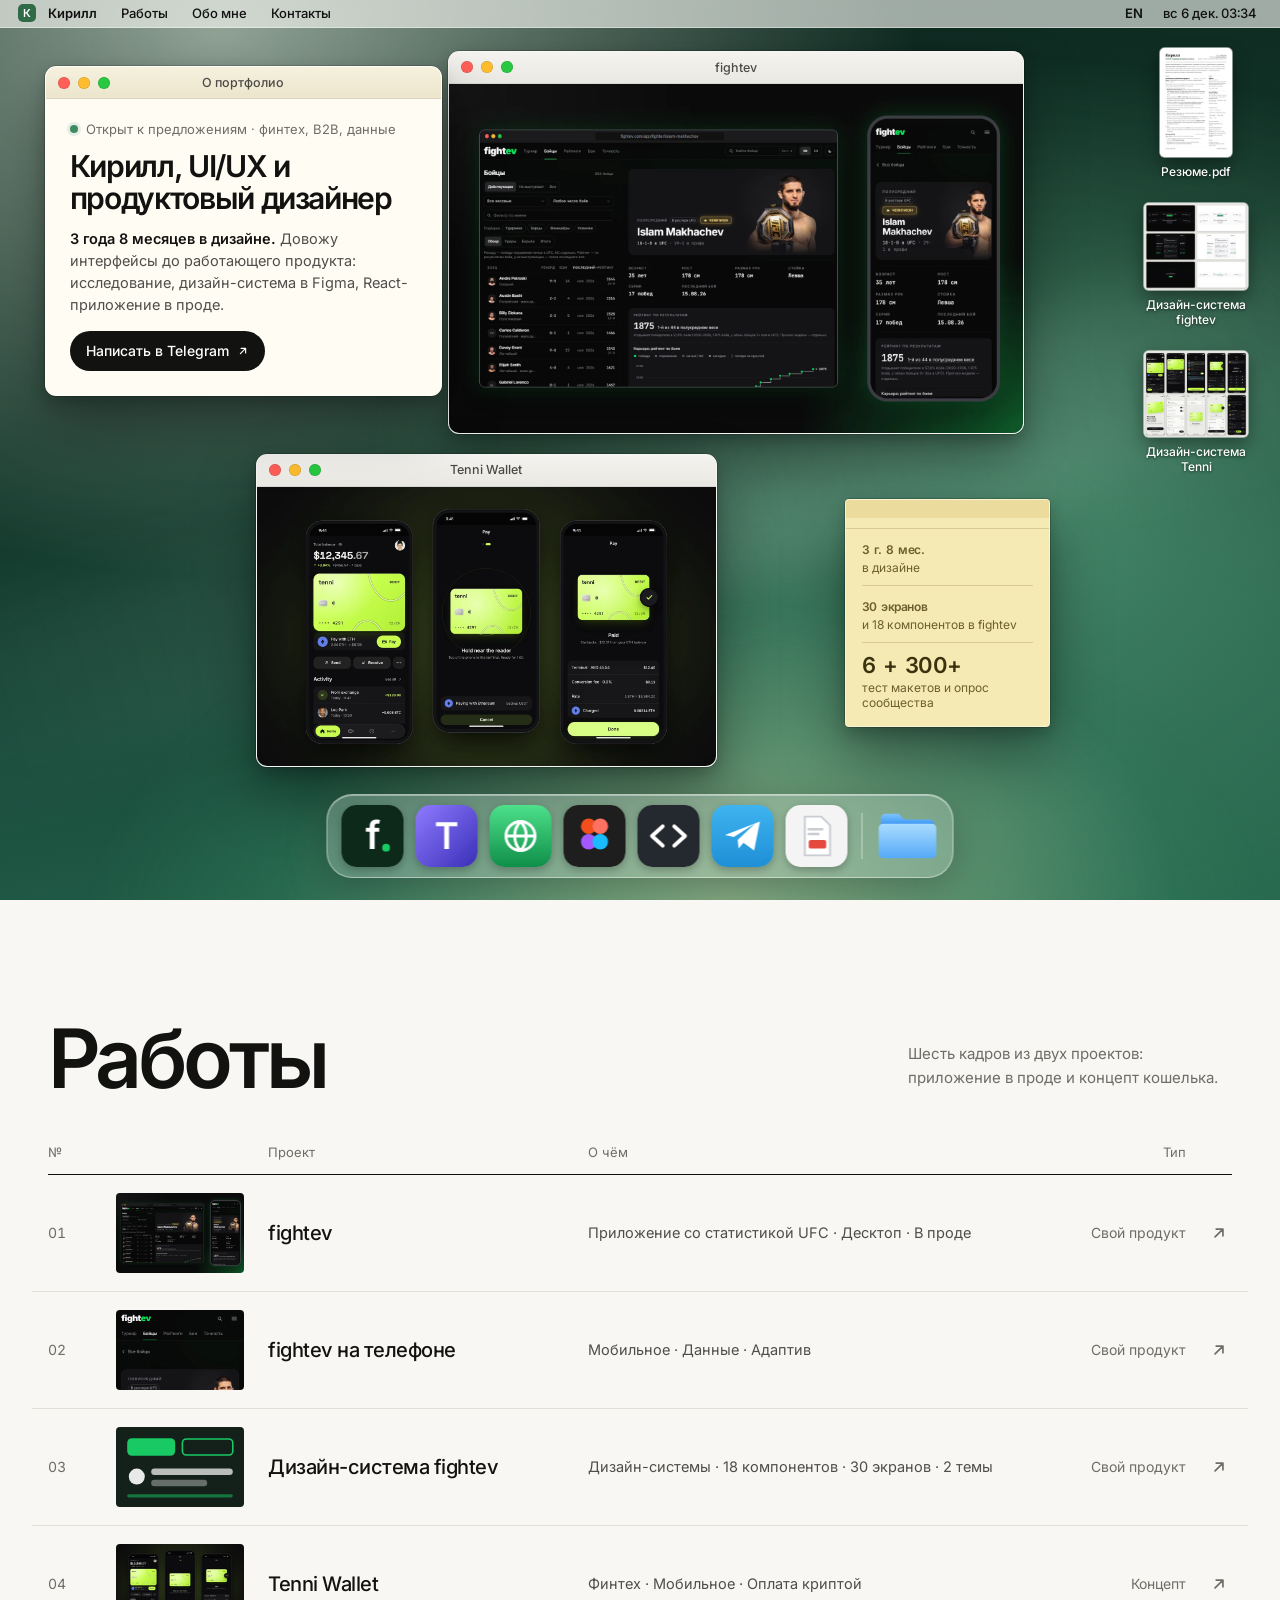
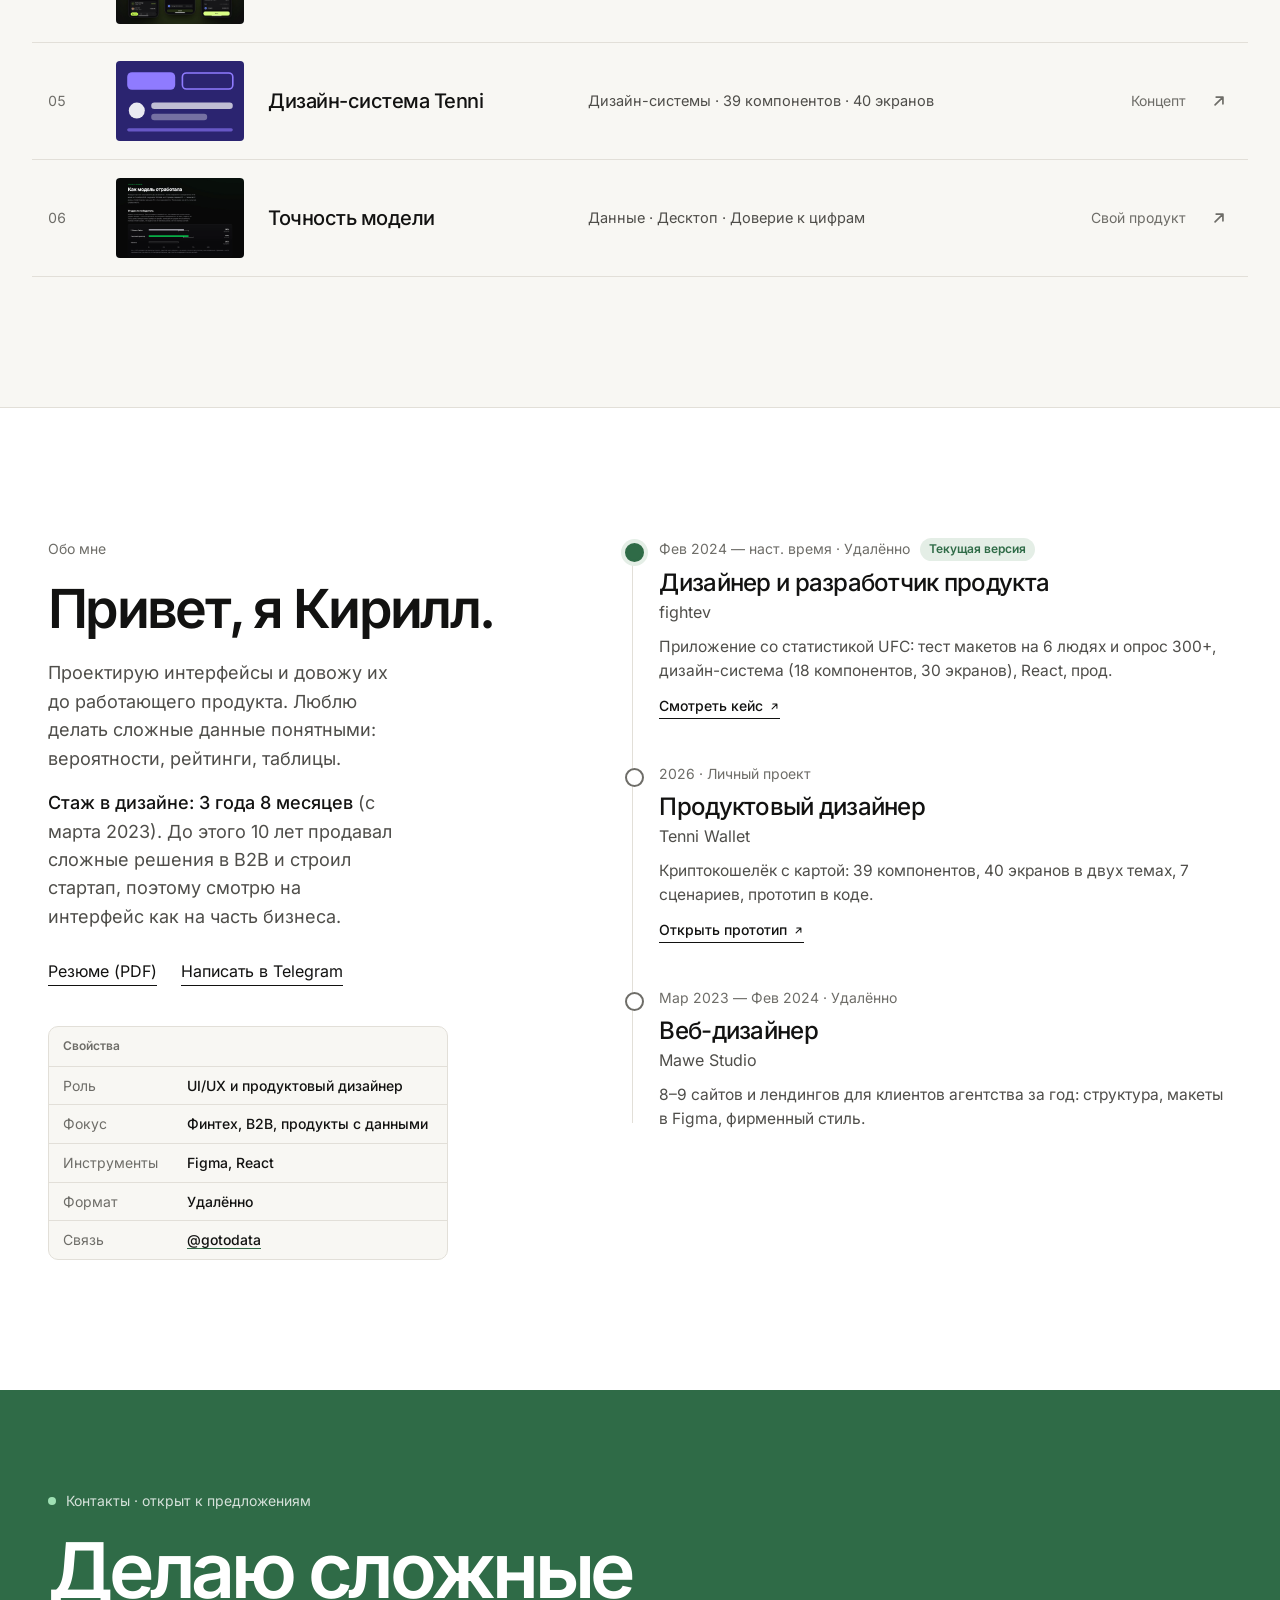
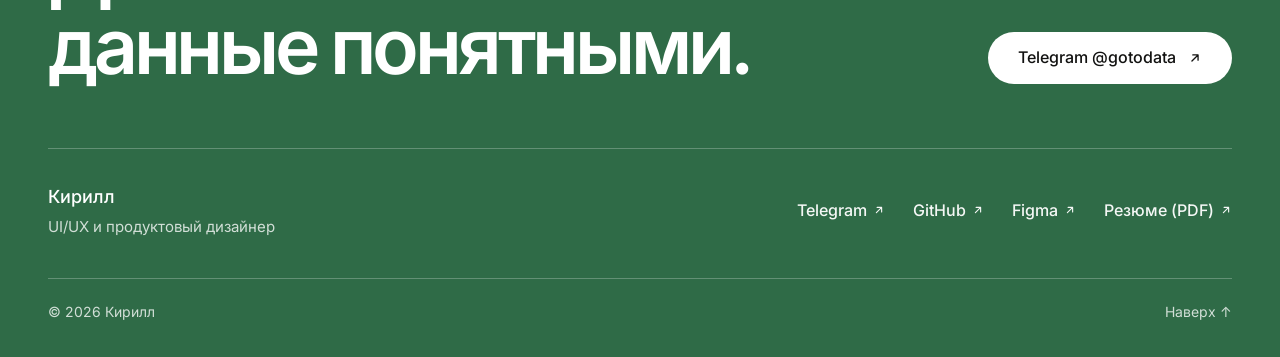
==== commit f9cfd5a8: "Portfolio v3: macOS desktop with project windows, own wallpaper, file thumbnails; works list, proper" ====
--- a/index.html
+++ b/index.html
@@ -5,6 +5,7 @@
 <meta name="viewport" content="width=device-width, initial-scale=1">
 <title>Кирилл — UI/UX и продуктовый дизайнер</title>
 <meta name="description" content="Кирилл, UI/UX и продуктовый дизайнер. 3 года 8 месяцев в дизайне: исследование, дизайн-система в Figma, React-приложение в проде. Кейсы fightev и Tenni Wallet.">
+<link rel="canonical" href="https://gotodataru.github.io/">
 <meta property="og:type" content="website">
 <meta property="og:url" content="https://gotodataru.github.io/">
 <meta property="og:title" content="Кирилл — UI/UX и продуктовый дизайнер">
@@ -13,41 +14,22 @@
 <meta property="og:image:width" content="1200">
 <meta property="og:image:height" content="630">
 <meta name="twitter:card" content="summary_large_image">
-<link rel="icon" href="data:image/svg+xml,%3Csvg xmlns='http://www.w3.org/2000/svg' viewBox='0 0 32 32'%3E%3Crect width='32' height='32' rx='8' fill='%23111'/%3E%3Ccircle cx='16' cy='16' r='5' fill='white'/%3E%3C/svg%3E">
-<link rel="stylesheet" href="assets/site.css">
+<link rel="icon" href="data:image/svg+xml,%3Csvg xmlns='http://www.w3.org/2000/svg' viewBox='0 0 32 32'%3E%3Crect width='32' height='32' rx='8' fill='%232F6B47'/%3E%3Ccircle cx='16' cy='16' r='5' fill='white'/%3E%3C/svg%3E">
+<link rel="stylesheet" href="assets/canvas.css">
+<link rel="stylesheet" href="assets/desk.css">
 <noscript><style>.reveal{opacity:1;transform:none}</style></noscript>
-<style>
-.widget { position: absolute; z-index: 2; left: 18px; top: 46px; width: 330px; border-radius: 16px; overflow: hidden; background: rgba(255, 255, 255, .55);
-  -webkit-backdrop-filter: blur(26px) saturate(1.5); backdrop-filter: blur(26px) saturate(1.5); border: 1px solid rgba(255, 255, 255, .6); box-shadow: 0 16px 44px rgba(0, 0, 0, .2); color: #141414; }
-.widget__bar { display: flex; gap: 8px; align-items: center; height: 36px; padding: 0 12px; border-bottom: 1px solid rgba(255, 255, 255, .55); }
-.widget__bar i { width: 12px; height: 12px; border-radius: 50%; display: block; box-shadow: inset 0 0 0 .5px rgba(0, 0, 0, .15); }
-.widget__body { padding: 18px 20px 20px; }
-.widget h1 { font-size: 22px; font-weight: 600; letter-spacing: -.035em; line-height: 1.15; margin-bottom: 8px; }
-.widget p { font-size: 14px; line-height: 1.5; color: #3a3a38; }
-.widget p + p { margin-top: 10px; }
-.widget b { font-weight: 600; color: #111; }
-.widget a { border-bottom: 1px solid rgba(0, 0, 0, .4); }
-@media (max-width: 860px) { .widget { left: 12px; top: 40px; width: calc(100% - 24px); max-width: 330px; } .icons { top: auto; bottom: 94px; right: 8px; } }
-.sr { position: absolute; width: 1px; height: 1px; overflow: hidden; clip: rect(0 0 0 0); }
-</style>
 </head>
 <body>
 <svg width="0" height="0" style="position:absolute" aria-hidden="true">
-  <defs>
-    <linearGradient id="fg" x1="0" y1="0" x2="0" y2="1"><stop offset="0" stop-color="#7cc4ff"/><stop offset="1" stop-color="#2f8cf0"/></linearGradient>
-    <linearGradient id="fg2" x1="0" y1="0" x2="0" y2="1"><stop offset="0" stop-color="#a9dcff"/><stop offset="1" stop-color="#56aaf7"/></linearGradient>
-  </defs>
-  <symbol id="folder" viewBox="0 0 56 48"><path d="M4 8a4 4 0 0 1 4-4h12l5 5h23a4 4 0 0 1 4 4v3H4z" fill="url(#fg)"/><rect x="2" y="13" width="52" height="31" rx="4" fill="url(#fg2)"/></symbol>
-  <symbol id="pdf" viewBox="0 0 56 48"><path d="M13 3h22l9 9v31a2 2 0 0 1-2 2H13a2 2 0 0 1-2-2V5a2 2 0 0 1 2-2z" fill="#fff"/><path d="M35 3v9h9z" fill="#d9dde3"/><rect x="16" y="28" width="20" height="9" rx="2" fill="#e5483f"/><path d="M17 17h18M17 21h14" stroke="#c5c9d0" stroke-width="2" stroke-linecap="round"/></symbol>
   <symbol id="arr" viewBox="0 0 16 16"><path d="M4.5 11.5l7-7M5.5 4.5h6v6" fill="none" stroke="currentColor" stroke-width="1.5" stroke-linecap="round" stroke-linejoin="round"/></symbol>
+  <symbol id="folder" viewBox="0 0 56 48"><defs><linearGradient id="fg" x1="0" y1="0" x2="0" y2="1"><stop offset="0" stop-color="#7cc4ff"/><stop offset="1" stop-color="#2f8cf0"/></linearGradient><linearGradient id="fg2" x1="0" y1="0" x2="0" y2="1"><stop offset="0" stop-color="#a9dcff"/><stop offset="1" stop-color="#56aaf7"/></linearGradient></defs><path d="M4 8a4 4 0 0 1 4-4h12l5 5h23a4 4 0 0 1 4 4v3H4z" fill="url(#fg)"/><rect x="2" y="13" width="52" height="31" rx="4" fill="url(#fg2)"/></symbol>
 </svg>
 
 <div class="menubar">
   <nav>
-    <span class="mark" aria-hidden="true">✳</span><b><span lang="ru">Кирилл</span><span lang="en">Kirill</span></b>
+    <span class="mark" aria-hidden="true"><span lang="ru">К</span><span lang="en">K</span></span><b><span lang="ru">Кирилл</span><span lang="en">Kirill</span></b>
+    <a href="#work"><span lang="ru">Работы</span><span lang="en">Work</span></a>
     <a href="#about"><span lang="ru">Обо мне</span><span lang="en">About</span></a>
-    <a href="#work"><span lang="ru">Работы</span><span lang="en">Work</span></a>
-    <a href="#live"><span lang="ru">В проде</span><span lang="en">Live</span></a>
     <a href="#contact"><span lang="ru">Контакты</span><span lang="en">Contact</span></a>
   </nav>
   <div class="sys">
@@ -58,33 +40,47 @@
 
 <main>
 <section class="desk" id="top">
-  <div class="wall" aria-hidden="true"><i class="a"></i><i class="b"></i><i class="c"></i><i class="d"></i><i class="e"></i></div>
-
-  <aside class="widget" aria-label="О портфолио">
-    <div class="widget__bar"><i style="background:#ff5f57"></i><i style="background:#febc2e"></i><i style="background:#28c840"></i></div>
-    <div class="widget__body">
-      <h1><span lang="ru">Кирилл, UI/UX и продуктовый дизайнер</span><span lang="en">Kirill, UI/UX and product designer</span></h1>
-      <p><span lang="ru"><b>3 года 8 месяцев в дизайне.</b> Довожу интерфейсы до работающего продукта: исследование, дизайн-система в Figma, React-приложение в проде.</span><span lang="en"><b>3 years 8 months in design.</b> I take interfaces all the way to a working product: research, a Figma design system, a React app in production.</span></p>
-      <p><span lang="ru">Ищу роль в команде: финтех, B2B, продукты с данными. <a href="#contact">Написать</a></span><span lang="en">Looking for a team role: fintech, B2B, data products. <a href="#contact">Get in touch</a></span></p>
-    </div>
-  </aside>
-  <h1 class="sr">Кирилл, UI/UX и продуктовый дизайнер. Портфолио.</h1>
-
-  <nav class="icons" aria-label="Рабочий стол">
-    <a class="ico" href="fightev-case/"><svg aria-hidden="true"><use href="#folder"/></svg>fightev</a>
-    <a class="ico" href="resume_designer_ru.pdf" target="_blank" rel="noopener"><svg aria-hidden="true"><use href="#pdf"/></svg><span lang="ru">Резюме.pdf</span><span lang="en">Resume.pdf</span></a>
-    <a class="ico" href="https://gotodataru.github.io/Tenni_Wallet_UIUX/"><svg aria-hidden="true"><use href="#folder"/></svg>Tenni Wallet</a>
-    <a class="ico" href="#about"><svg aria-hidden="true"><use href="#folder"/></svg><span lang="ru">Обо мне</span><span lang="en">About me</span></a>
-    <a class="ico" href="https://www.figma.com/design/bIwVloPsRonv9hVuh1oFAp/FightEV"><svg aria-hidden="true"><use href="#folder"/></svg><span lang="ru">Дизайн-системы</span><span lang="en">Design Systems</span></a>
-    <a class="ico" href="#work"><svg aria-hidden="true"><use href="#folder"/></svg><span lang="ru">Все работы</span><span lang="en">All work</span></a>
-    <a class="ico" href="#live"><svg aria-hidden="true"><use href="#folder"/></svg><span lang="ru">В проде</span><span lang="en">Live</span></a>
-    <a class="ico" href="#contact"><svg aria-hidden="true"><use href="#folder"/></svg><span lang="ru">Контакты</span><span lang="en">Contact</span></a>
+  <div class="wall" aria-hidden="true"><i class="a"></i><i class="b"></i><i class="c"></i><i class="d"></i><i class="band"></i></div>
+
+  <div class="dstage" id="stage">
+    <article class="win w-note">
+      <div class="win__bar"><i></i><i></i><i></i><b><span lang="ru">О портфолио</span><span lang="en">About this portfolio</span></b></div>
+      <div class="w-note__body">
+        <small><span lang="ru">Открыт к предложениям · финтех, B2B, данные</span><span lang="en">Open to offers · fintech, B2B, data</span></small>
+        <h1><span lang="ru">Кирилл, UI/UX и продуктовый дизайнер</span><span lang="en">Kirill, UI/UX and product designer</span></h1>
+        <p><span lang="ru"><b>3 года 8 месяцев в дизайне.</b> Довожу интерфейсы до работающего продукта: исследование, дизайн-система в Figma, React-приложение в проде.</span><span lang="en"><b>3 years 8 months in design.</b> I take interfaces all the way to a working product: research, a Figma design system, a React app in production.</span></p>
+        <a class="w-note__link" href="https://t.me/gotodata"><span lang="ru">Написать в Telegram</span><span lang="en">Message on Telegram</span><svg aria-hidden="true"><use href="#arr"/></svg></a>
+      </div>
+    </article>
+
+    <article class="win w-app">
+      <div class="win__bar"><i></i><i></i><i></i><b>fightev</b></div>
+      <a class="win__shot" href="fightev-case/"><img src="assets/fightev.webp" alt="fightev: приложение со статистикой UFC. Открыть кейс" width="1600" height="974" fetchpriority="high"><span class="open" aria-hidden="true"><span lang="ru">Открыть кейс →</span><span lang="en">Open case →</span></span></a>
+    </article>
+
+    <article class="win w-tenni">
+      <div class="win__bar"><i></i><i></i><i></i><b>Tenni Wallet</b></div>
+      <a class="win__shot" href="https://gotodataru.github.io/Tenni_Wallet_UIUX/"><img src="assets/tenni.webp" alt="Tenni Wallet: оплата в три шага. Открыть прототип" width="1600" height="974" loading="lazy"><span class="open" aria-hidden="true"><span lang="ru">Открыть прототип →</span><span lang="en">Open prototype →</span></span></a>
+    </article>
+
+    <article class="win w-sticky">
+      <div class="win__bar" aria-hidden="true"></div>
+      <div class="w-sticky__body">
+        <div><b><span lang="ru">3 г. 8 мес.</span><span lang="en">3 y. 8 mo.</span></b><span><span lang="ru">в дизайне</span><span lang="en">in design</span></span></div>
+        <div><b><span lang="ru">30 экранов</span><span lang="en">30 screens</span></b><span><span lang="ru">и 18 компонентов в fightev</span><span lang="en">and 18 components in fightev</span></span></div>
+        <div><b>6 + 300+</b><span><span lang="ru">тест макетов и опрос сообщества</span><span lang="en">mockup test and community survey</span></span></div>
+      </div>
+    </article>
+  </div>
+
+  <nav class="icons" aria-label="Файлы на рабочем столе">
+    <a class="ico ico--page" href="resume_designer_ru.pdf" target="_blank" rel="noopener"><span class="thumb"><img src="assets/resume-thumb.webp" alt="" width="420" height="635"></span><span lang="ru">Резюме.pdf</span><span lang="en">Resume.pdf</span></a>
+    <a class="ico" href="https://www.figma.com/design/bIwVloPsRonv9hVuh1oFAp/FightEV"><span class="thumb"><img src="assets/ds-fightev.webp" alt="" width="640" height="539"></span><span lang="ru">Дизайн-система fightev</span><span lang="en">fightev design system</span></a>
+    <a class="ico" href="https://www.figma.com/design/9VfEHWlaHH0LBl94VlaIQ1/Tenni-Wallet-V2"><span class="thumb"><img src="assets/ds-tenni.webp" alt="" width="640" height="525"></span><span lang="ru">Дизайн-система Tenni</span><span lang="en">Tenni design system</span></a>
   </nav>
 
-  <a class="polaroid" href="fightev-case/"><span><img src="assets/fightev.webp" alt=""></span>fightev_app.png</a>
-
   <nav class="dock" aria-label="Док">
-    <a href="fightev-case/"><svg viewBox="0 0 64 64"><rect width="64" height="64" rx="15" fill="#0b0b0c"/><rect width="64" height="64" rx="15" fill="#18c964" opacity=".16"/><text x="32" y="45" text-anchor="middle" font-family="Inter,sans-serif" font-weight="700" font-size="40" fill="#fff">f</text><circle cx="46" cy="44" r="4" fill="#18c964"/></svg><em>fightev</em></a>
+    <a href="fightev-case/"><svg viewBox="0 0 64 64"><rect width="64" height="64" rx="15" fill="#0b0b0c"/><rect width="64" height="64" rx="15" fill="#18c964" opacity=".16"/><text x="32" y="45" text-anchor="middle" font-family="Inter,sans-serif" font-weight="700" font-size="40" fill="#fff">f</text><circle cx="46" cy="44" r="4" fill="#18c964"/></svg><em><span lang="ru">Кейс fightev</span><span lang="en">fightev case</span></em></a>
     <a href="https://gotodataru.github.io/Tenni_Wallet_UIUX/"><svg viewBox="0 0 64 64"><defs><linearGradient id="dt" x1="0" y1="0" x2="1" y2="1"><stop offset="0" stop-color="#8f7bff"/><stop offset="1" stop-color="#3a2fb8"/></linearGradient></defs><rect width="64" height="64" rx="15" fill="url(#dt)"/><text x="32" y="45" text-anchor="middle" font-family="Inter,sans-serif" font-weight="700" font-size="38" fill="#fff">T</text></svg><em>Tenni Wallet</em></a>
     <a href="https://fightev.com/" target="_blank" rel="noopener"><svg viewBox="0 0 64 64"><defs><linearGradient id="dg" x1="0" y1="0" x2="0" y2="1"><stop offset="0" stop-color="#4ee08a"/><stop offset="1" stop-color="#0f8f4a"/></linearGradient></defs><rect width="64" height="64" rx="15" fill="url(#dg)"/><circle cx="32" cy="32" r="15" fill="none" stroke="#fff" stroke-width="3"/><path d="M17 32h30M32 17c-8 8-8 22 0 30M32 17c8 8 8 22 0 30" fill="none" stroke="#fff" stroke-width="3"/></svg><em><span lang="ru">Сайт fightev</span><span lang="en">fightev live</span></em></a>
     <a href="https://www.figma.com/design/bIwVloPsRonv9hVuh1oFAp/FightEV"><svg viewBox="0 0 64 64"><rect width="64" height="64" rx="15" fill="#1e1e1e"/><circle cx="26" cy="22" r="8" fill="#f24e1e"/><circle cx="38" cy="22" r="8" fill="#ff7262"/><circle cx="26" cy="38" r="8" fill="#a259ff"/><circle cx="38" cy="38" r="8" fill="#1abcfe"/></svg><em>Figma</em></a>
@@ -96,119 +92,113 @@
   </nav>
 </section>
 
+<section class="works" id="work">
+  <div class="wrap">
+    <div class="sechead">
+      <h2><span lang="ru">Работы</span><span lang="en">Work</span></h2>
+      <p><span lang="ru">Шесть кадров из двух проектов: приложение в проде и концепт кошелька.</span><span lang="en">Six frames from two projects: a live app and a wallet concept.</span></p>
+    </div>
+    <div class="rowhead" aria-hidden="true"><span>№</span><span></span><span><span lang="ru">Проект</span><span lang="en">Project</span></span><span><span lang="ru">О чём</span><span lang="en">What it is</span></span><span><span lang="ru">Тип</span><span lang="en">Type</span></span><span></span></div>
+    <ol class="rows">
+      <li class="reveal"><a class="row" href="fightev-case/">
+        <span class="n">01</span><span class="th"><img src="assets/fightev.webp" alt="" loading="lazy"></span>
+        <span class="t">fightev</span>
+        <span class="tags"><span lang="ru">Приложение со статистикой UFC · Десктоп · В проде</span><span lang="en">UFC stats app · Desktop · Live</span></span>
+        <span class="kind"><span lang="ru">Свой продукт</span><span lang="en">Own product</span></span>
+        <svg class="go" aria-hidden="true"><use href="#arr"/></svg></a></li>
+      <li class="reveal"><a class="row" href="fightev-case/#app">
+        <span class="n">02</span><span class="th"><img src="fightev-case/img/m-profile.webp" alt="" loading="lazy"></span>
+        <span class="t"><span lang="ru">fightev на телефоне</span><span lang="en">fightev on a phone</span></span>
+        <span class="tags"><span lang="ru">Мобильное · Данные · Адаптив</span><span lang="en">Mobile · Data · Responsive</span></span>
+        <span class="kind"><span lang="ru">Свой продукт</span><span lang="en">Own product</span></span>
+        <svg class="go" aria-hidden="true"><use href="#arr"/></svg></a></li>
+      <li class="reveal"><a class="row" href="https://www.figma.com/design/bIwVloPsRonv9hVuh1oFAp/FightEV">
+        <span class="n">03</span><span class="th"><svg viewBox="0 0 160 100" preserveAspectRatio="xMidYMid slice" aria-hidden="true"><rect width="160" height="100" fill="#14201a"/><rect x="14" y="14" width="60" height="22" rx="6" fill="#18c964"/><rect x="83" y="15" width="63" height="20" rx="5" fill="none" stroke="#18c964" stroke-width="2"/><circle cx="26" cy="62" r="10" fill="#fff" opacity=".9"/><rect x="44" y="52" width="102" height="8" rx="4" fill="#fff" opacity=".7"/><rect x="44" y="66" width="70" height="8" rx="4" fill="#fff" opacity=".35"/><rect x="14" y="84" width="132" height="4" rx="2" fill="#18c964" opacity=".5"/></svg></span>
+        <span class="t"><span lang="ru">Дизайн-система fightev</span><span lang="en">fightev Design System</span></span>
+        <span class="tags"><span lang="ru">Дизайн-системы · 18 компонентов · 30 экранов · 2 темы</span><span lang="en">Design Systems · 18 components · 30 screens · 2 themes</span></span>
+        <span class="kind"><span lang="ru">Свой продукт</span><span lang="en">Own product</span></span>
+        <svg class="go" aria-hidden="true"><use href="#arr"/></svg></a></li>
+      <li class="reveal"><a class="row" href="https://gotodataru.github.io/Tenni_Wallet_UIUX/">
+        <span class="n">04</span><span class="th"><img src="assets/tenni.webp" alt="" loading="lazy"></span>
+        <span class="t">Tenni Wallet</span>
+        <span class="tags"><span lang="ru">Финтех · Мобильное · Оплата криптой</span><span lang="en">Fintech · Mobile · Paying with crypto</span></span>
+        <span class="kind"><span lang="ru">Концепт</span><span lang="en">Concept</span></span>
+        <svg class="go" aria-hidden="true"><use href="#arr"/></svg></a></li>
+      <li class="reveal"><a class="row" href="https://www.figma.com/design/9VfEHWlaHH0LBl94VlaIQ1/Tenni-Wallet-V2">
+        <span class="n">05</span><span class="th"><svg viewBox="0 0 160 100" preserveAspectRatio="xMidYMid slice" aria-hidden="true"><rect width="160" height="100" fill="#2b2470"/><rect x="14" y="14" width="60" height="22" rx="6" fill="#8f7bff"/><rect x="83" y="15" width="63" height="20" rx="5" fill="none" stroke="#8f7bff" stroke-width="2"/><circle cx="26" cy="62" r="10" fill="#fff" opacity=".9"/><rect x="44" y="52" width="102" height="8" rx="4" fill="#fff" opacity=".7"/><rect x="44" y="66" width="70" height="8" rx="4" fill="#fff" opacity=".35"/><rect x="14" y="84" width="132" height="4" rx="2" fill="#8f7bff" opacity=".6"/></svg></span>
+        <span class="t"><span lang="ru">Дизайн-система Tenni</span><span lang="en">Tenni Design System</span></span>
+        <span class="tags"><span lang="ru">Дизайн-системы · 39 компонентов · 40 экранов</span><span lang="en">Design Systems · 39 components · 40 screens</span></span>
+        <span class="kind"><span lang="ru">Концепт</span><span lang="en">Concept</span></span>
+        <svg class="go" aria-hidden="true"><use href="#arr"/></svg></a></li>
+      <li class="reveal"><a class="row" href="fightev-case/#app">
+        <span class="n">06</span><span class="th"><img src="fightev-case/img/accuracy.webp" alt="" loading="lazy"></span>
+        <span class="t"><span lang="ru">Точность модели</span><span lang="en">Model accuracy</span></span>
+        <span class="tags"><span lang="ru">Данные · Десктоп · Доверие к цифрам</span><span lang="en">Data · Desktop · Trust in numbers</span></span>
+        <span class="kind"><span lang="ru">Свой продукт</span><span lang="en">Own product</span></span>
+        <svg class="go" aria-hidden="true"><use href="#arr"/></svg></a></li>
+    </ol>
+  </div>
+</section>
+
 <section class="about" id="about">
   <div class="wrap">
-    <p class="eyebrow"><span lang="ru">Обо мне</span><span lang="en">About</span></p>
     <div class="about__grid">
-      <div>
+      <div class="about__l">
+        <p class="eyebrow"><span lang="ru">Обо мне</span><span lang="en">About</span></p>
         <h2><span lang="ru">Привет, я Кирилл.</span><span lang="en">Hi, I’m Kirill.</span></h2>
-        <p class="about__lead"><span lang="ru">Проектирую интерфейсы и довожу их до работающего продукта. Люблю делать сложные данные понятными: вероятности, рейтинги, таблицы.</span><span lang="en">I design interfaces and take them all the way to a working product. I like making complex data clear: probabilities, ratings, tables.</span></p>
-        <p class="about__lead"><span lang="ru"><strong style="color:#111;font-weight:500">Стаж в дизайне: 3 года 8 месяцев</strong> (с марта 2023). До этого 10 лет продавал сложные решения в B2B и строил стартап, поэтому смотрю на интерфейс как на часть бизнеса.</span><span lang="en"><strong style="color:#111;font-weight:500">Design experience: 3 years 8 months</strong> (since March 2023). Before that, 10 years selling complex solutions in B2B and building a startup, so I see an interface as part of the business.</span></p>
-      </div>
-      <div>
-        <ul class="xp">
-          <li class="reveal"><div class="when"><span lang="ru">Фев 2024 — наст. время<br>Удалённо</span><span lang="en">Feb 2024 – now<br>Remote</span></div>
-            <div><h3><span lang="ru">Дизайнер и разработчик продукта</span><span lang="en">Product designer and developer</span></h3><div class="org">fightev</div>
-            <p><span lang="ru">Приложение со статистикой UFC: тест макетов на 6 людях и опрос 300+, дизайн-система (18 компонентов, 30 экранов), React, прод.</span><span lang="en">A UFC stats app: a mockup test with 6 people and a 300+ survey, a design system (18 components, 30 screens), React, production.</span></p></div></li>
-          <li class="reveal"><div class="when"><span lang="ru">Мар 2023 — Фев 2024<br>Удалённо</span><span lang="en">Mar 2023 – Feb 2024<br>Remote</span></div>
-            <div><h3><span lang="ru">Веб-дизайнер</span><span lang="en">Web designer</span></h3><div class="org">Mawe Studio</div>
-            <p><span lang="ru">8–9 сайтов и лендингов для клиентов агентства за год: структура, макеты в Figma, фирменный стиль.</span><span lang="en">8–9 websites and landing pages for the agency’s clients in a year: structure, Figma layouts, brand identity.</span></p></div></li>
-          <li class="reveal"><div class="when"><span lang="ru">2026<br>Личный проект</span><span lang="en">2026<br>Personal project</span></div>
-            <div><h3><span lang="ru">Продуктовый дизайнер</span><span lang="en">Product designer</span></h3><div class="org">Tenni Wallet</div>
-            <p><span lang="ru">Криптокошелёк с картой: 39 компонентов, 40 экранов в двух темах, 7 сценариев, прототип в коде.</span><span lang="en">A crypto wallet with a card: 39 components, 40 screens in two themes, 7 flows, a prototype in code.</span></p></div></li>
-        </ul>
-        <div class="about__links">
+        <p class="lead"><span lang="ru">Проектирую интерфейсы и довожу их до работающего продукта. Люблю делать сложные данные понятными: вероятности, рейтинги, таблицы.</span><span lang="en">I design interfaces and take them all the way to a working product. I like making complex data clear: probabilities, ratings, tables.</span></p>
+        <p class="lead"><span lang="ru"><strong>Стаж в дизайне: 3 года 8 месяцев</strong> (с марта 2023). До этого 10 лет продавал сложные решения в B2B и строил стартап, поэтому смотрю на интерфейс как на часть бизнеса.</span><span lang="en"><strong>Design experience: 3 years 8 months</strong> (since March 2023). Before that, 10 years selling complex solutions in B2B and building a startup, so I see an interface as part of the business.</span></p>
+        <div class="links">
           <a class="ulink" href="resume_designer_ru.pdf" target="_blank" rel="noopener"><span lang="ru">Резюме (PDF)</span><span lang="en">View full resume (PDF, RU)</span></a>
           <a class="ulink" href="https://t.me/gotodata"><span lang="ru">Написать в Telegram</span><span lang="en">Message on Telegram</span></a>
         </div>
-      </div>
-    </div>
-  </div>
-</section>
-
-<section class="works" id="work">
-  <div class="wrap">
-    <div class="works__head">
-      <h2 class="big"><span lang="ru">Работы</span><span lang="en">Selected Work</span><sup>(6)</sup></h2>
-      <div class="chips" role="group" aria-label="Фильтр">
-        <button class="chip" data-f="all" aria-pressed="true"><span lang="ru">Все</span><span lang="en">All</span><sup>6</sup></button>
-        <button class="chip" data-f="desktop" aria-pressed="false"><span lang="ru">Десктоп</span><span lang="en">Desktop</span><sup>2</sup></button>
-        <button class="chip" data-f="mobile" aria-pressed="false"><span lang="ru">Мобильное</span><span lang="en">Mobile</span><sup>2</sup></button>
-        <button class="chip" data-f="data" aria-pressed="false"><span lang="ru">Данные</span><span lang="en">Data</span><sup>3</sup></button>
-        <button class="chip" data-f="ds" aria-pressed="false"><span lang="ru">Дизайн-системы</span><span lang="en">Design Systems</span><sup>2</sup></button>
-      </div>
-    </div>
-
-    <div class="grid" id="grid">
-      <a class="card reveal" data-tags="desktop data" href="fightev-case/">
-        <div class="card__img" style="--c1:#2fd27a;--c2:#0b6b3a"><i class="b1"></i><i class="b2"></i><i class="b3"></i><h3>fightev<br>app</h3></div>
-        <div class="card__meta">fightev <span><span lang="ru">Свой продукт</span><span lang="en">Own product</span></span></div>
-        <div class="card__tags"><span lang="ru">Приложение со статистикой UFC · Десктоп · В проде</span><span lang="en">UFC stats app · Desktop · Live</span></div></a>
-      <a class="card reveal" data-tags="mobile data" href="fightev-case/#app">
-        <div class="card__img" style="--c1:#8a96ff;--c2:#2a3aa0"><i class="b1"></i><i class="b2"></i><i class="b3"></i><h3>fightev<br>mobile</h3></div>
-        <div class="card__meta"><b style="font-weight:500"><span lang="ru">fightev на телефоне</span><span lang="en">fightev on a phone</span></b> <span><span lang="ru">Свой продукт</span><span lang="en">Own product</span></span></div>
-        <div class="card__tags"><span lang="ru">Мобильное · Данные · Адаптив</span><span lang="en">Mobile · Data · Responsive</span></div></a>
-      <a class="card reveal" data-tags="ds" href="https://www.figma.com/design/bIwVloPsRonv9hVuh1oFAp/FightEV">
-        <div class="card__img" style="--c1:#c58cff;--c2:#5a2d99"><i class="b1"></i><i class="b2"></i><i class="b3"></i><h3>fightev<br>system</h3></div>
-        <div class="card__meta"><b style="font-weight:500"><span lang="ru">Дизайн-система fightev</span><span lang="en">fightev Design System</span></b> <span><span lang="ru">Свой продукт</span><span lang="en">Own product</span></span></div>
-        <div class="card__tags"><span lang="ru">Дизайн-системы · 18 компонентов · 30 экранов · 2 темы</span><span lang="en">Design Systems · 18 components · 30 screens · 2 themes</span></div></a>
-      <a class="card reveal" data-tags="mobile" href="https://gotodataru.github.io/Tenni_Wallet_UIUX/">
-        <div class="card__img" style="--c1:#f2a65e;--c2:#a8451f"><i class="b1"></i><i class="b2"></i><i class="b3"></i><h3>Tenni<br>Wallet</h3></div>
-        <div class="card__meta">Tenni Wallet <span><span lang="ru">Концепт</span><span lang="en">Concept</span></span></div>
-        <div class="card__tags"><span lang="ru">Финтех · Мобильное · Оплата криптой</span><span lang="en">Fintech · Mobile · Paying with crypto</span></div></a>
-      <a class="card reveal" data-tags="ds" href="https://www.figma.com/design/9VfEHWlaHH0LBl94VlaIQ1/Tenni-Wallet-V2">
-        <div class="card__img" style="--c1:#5ad4ea;--c2:#1a6a8a"><i class="b1"></i><i class="b2"></i><i class="b3"></i><h3>Tenni<br>system</h3></div>
-        <div class="card__meta"><b style="font-weight:500"><span lang="ru">Дизайн-система Tenni</span><span lang="en">Tenni Design System</span></b> <span><span lang="ru">Концепт</span><span lang="en">Concept</span></span></div>
-        <div class="card__tags"><span lang="ru">Дизайн-системы · 39 компонентов · 40 экранов</span><span lang="en">Design Systems · 39 components · 40 screens</span></div></a>
-      <a class="card reveal" data-tags="desktop data" href="fightev-case/#app">
-        <div class="card__img" style="--c1:#ec6e90;--c2:#7a1f3f"><i class="b1"></i><i class="b2"></i><i class="b3"></i><h3>fightev<br>accuracy</h3></div>
-        <div class="card__meta"><b style="font-weight:500"><span lang="ru">Точность модели</span><span lang="en">Model accuracy</span></b> <span><span lang="ru">Свой продукт</span><span lang="en">Own product</span></span></div>
-        <div class="card__tags"><span lang="ru">Данные · Десктоп · Доверие к цифрам</span><span lang="en">Data · Desktop · Trust in numbers</span></div></a>
-    </div>
-  </div>
-</section>
-
-<section class="tiles" id="live">
-  <div class="wrap">
-    <div class="tiles__head">
-      <h2 class="big"><span lang="ru">В проде</span><span lang="en">Live</span><sup>(03)</sup></h2>
-      <p><span lang="ru">Оба кейса работают: их можно открыть и потрогать. За каждым — короткий кейс с решениями и цифрами.</span><span lang="en">Both cases actually work: open them and click around. Each has a short case study behind it.</span></p>
-    </div>
-    <div class="tiles__grid">
-      <a class="tile reveal" href="fightev-case/">
-        <div class="tile__bg" style="background:#2A2824"><div class="laptop"><div class="scr"><img src="fightev-case/img/profile.webp" alt="fightev: профиль бойца" loading="lazy"></div><div class="base"></div></div></div>
-        <figcaption><b>//</b><span lang="ru">fightev: профиль бойца</span><span lang="en">fightev: a fighter profile</span><span><span lang="ru">Продукт в проде · кейс · 2026</span><span lang="en">Live product · case study · 2026</span></span></figcaption></a>
-      <a class="tile reveal" href="fightev-case/#app">
-        <div class="tile__bg" style="background:#DAD2C6"><div class="phones2"><div class="ph"><img src="fightev-case/img/m-profile.webp" alt="fightev на телефоне" loading="lazy"></div><div class="ph"><img src="fightev-case/img/m-accuracy.webp" alt="Точность на телефоне" loading="lazy"></div></div></div>
-        <figcaption><b>//</b><span lang="ru">fightev: на телефоне</span><span lang="en">fightev: on a phone</span><span><span lang="ru">Адаптив · кейс · 2026</span><span lang="en">Responsive · case study · 2026</span></span></figcaption></a>
-      <a class="tile reveal" href="https://gotodataru.github.io/Tenni_Wallet_UIUX/">
-        <div class="tile__bg" style="background:#C6CDC1"><div class="monitor"><div class="scr"><img src="assets/tenni.webp" alt="Tenni Wallet: оплата в три шага" loading="lazy"></div><div class="neck"></div><div class="foot"></div></div></div>
-        <figcaption><b>//</b><span lang="ru">Tenni Wallet: оплата в три шага</span><span lang="en">Tenni Wallet: paying in three steps</span><span><span lang="ru">Концепт · прототип в коде · 2026</span><span lang="en">Concept · prototype in code · 2026</span></span></figcaption></a>
-    </div>
-    <div class="center"><a class="pill" href="fightev-case/"><span lang="ru">Открыть кейс fightev</span><span lang="en">Open the fightev case</span><svg width="14" height="14" aria-hidden="true"><use href="#arr"/></svg></a></div>
+        <dl class="props">
+          <h3><span lang="ru">Свойства</span><span lang="en">Properties</span></h3>
+          <div><dt><span lang="ru">Роль</span><span lang="en">Role</span></dt><dd><span lang="ru">UI/UX и продуктовый дизайнер</span><span lang="en">UI/UX and product designer</span></dd></div>
+          <div><dt><span lang="ru">Фокус</span><span lang="en">Focus</span></dt><dd><span lang="ru">Финтех, B2B, продукты с данными</span><span lang="en">Fintech, B2B, data products</span></dd></div>
+          <div><dt><span lang="ru">Инструменты</span><span lang="en">Tools</span></dt><dd>Figma, React</dd></div>
+          <div><dt><span lang="ru">Формат</span><span lang="en">Format</span></dt><dd><span lang="ru">Удалённо</span><span lang="en">Remote</span></dd></div>
+          <div><dt><span lang="ru">Связь</span><span lang="en">Contact</span></dt><dd><a href="https://t.me/gotodata">@gotodata</a></dd></div>
+        </dl>
+      </div>
+      <ol class="hist">
+        <li class="now reveal">
+          <div class="when"><span lang="ru">Фев 2024 — наст. время · Удалённо</span><span lang="en">Feb 2024 – now · Remote</span><span class="cur"><span lang="ru">Текущая версия</span><span lang="en">Current version</span></span></div>
+          <h3><span lang="ru">Дизайнер и разработчик продукта</span><span lang="en">Product designer and developer</span></h3><div class="org">fightev</div>
+          <p><span lang="ru">Приложение со статистикой UFC: тест макетов на 6 людях и опрос 300+, дизайн-система (18 компонентов, 30 экранов), React, прод.</span><span lang="en">A UFC stats app: a mockup test with 6 people and a 300+ survey, a design system (18 components, 30 screens), React, production.</span></p>
+          <a class="go" href="fightev-case/"><span lang="ru">Смотреть кейс</span><span lang="en">View the case</span><svg aria-hidden="true"><use href="#arr"/></svg></a></li>
+        <li class="reveal">
+          <div class="when"><span lang="ru">2026 · Личный проект</span><span lang="en">2026 · Personal project</span></div>
+          <h3><span lang="ru">Продуктовый дизайнер</span><span lang="en">Product designer</span></h3><div class="org">Tenni Wallet</div>
+          <p><span lang="ru">Криптокошелёк с картой: 39 компонентов, 40 экранов в двух темах, 7 сценариев, прототип в коде.</span><span lang="en">A crypto wallet with a card: 39 components, 40 screens in two themes, 7 flows, a prototype in code.</span></p>
+          <a class="go" href="https://gotodataru.github.io/Tenni_Wallet_UIUX/"><span lang="ru">Открыть прототип</span><span lang="en">Open the prototype</span><svg aria-hidden="true"><use href="#arr"/></svg></a></li>
+        <li class="reveal">
+          <div class="when"><span lang="ru">Мар 2023 — Фев 2024 · Удалённо</span><span lang="en">Mar 2023 – Feb 2024 · Remote</span></div>
+          <h3><span lang="ru">Веб-дизайнер</span><span lang="en">Web designer</span></h3><div class="org">Mawe Studio</div>
+          <p><span lang="ru">8–9 сайтов и лендингов для клиентов агентства за год: структура, макеты в Figma, фирменный стиль.</span><span lang="en">8–9 websites and landing pages for the agency’s clients in a year: structure, Figma layouts, brand identity.</span></p></li>
+      </ol>
+    </div>
   </div>
 </section>
 </main>
 
 <footer class="contact" id="contact">
   <div class="wrap">
-    <p class="eyebrow"><span lang="ru">Контакты</span><span lang="en">Contact</span></p>
+    <p class="eyebrow"><span lang="ru">Контакты · открыт к предложениям</span><span lang="en">Contact · open to offers</span></p>
     <div class="contact__row">
       <h2><span lang="ru">Делаю сложные данные понятными.</span><span lang="en">Making complex data clear.</span></h2>
-      <a class="mail" href="https://t.me/gotodata">Telegram @gotodata <svg width="14" height="14" aria-hidden="true"><use href="#arr"/></svg></a>
+      <a class="mail" href="https://t.me/gotodata">Telegram @gotodata <svg aria-hidden="true"><use href="#arr"/></svg></a>
     </div>
     <div class="foot">
-      <div><b><span lang="ru">Кирилл</span><span lang="en">Kirill</span>°</b><small><span lang="ru">UI/UX и продуктовый дизайнер</span><span lang="en">UI/UX and product designer</span></small></div>
-      <div class="conn"><small><span lang="ru">Связь</span><span lang="en">Connect</span></small>
-        <div>
-          <a href="https://t.me/gotodata">Telegram <svg width="12" height="12" aria-hidden="true"><use href="#arr"/></svg></a>
-          <a href="https://github.com/Gotodataru">GitHub <svg width="12" height="12" aria-hidden="true"><use href="#arr"/></svg></a>
-          <a href="https://www.figma.com/design/bIwVloPsRonv9hVuh1oFAp/FightEV">Figma <svg width="12" height="12" aria-hidden="true"><use href="#arr"/></svg></a>
-          <a href="resume_designer_ru.pdf" target="_blank" rel="noopener"><span lang="ru">Резюме (PDF)</span><span lang="en">Resume (PDF)</span> <svg width="12" height="12" aria-hidden="true"><use href="#arr"/></svg></a>
-        </div>
-      </div>
-    </div>
-    <div class="legal"><span>© 2026 <span lang="ru">Кирилл</span><span lang="en">Kirill</span></span><a href="#top"><span lang="ru">Наверх</span><span lang="en">Back to top</span> ↑</a></div>
+      <div><b><span lang="ru">Кирилл</span><span lang="en">Kirill</span></b><small><span lang="ru">UI/UX и продуктовый дизайнер</span><span lang="en">UI/UX and product designer</span></small></div>
+      <div class="conn">
+        <a href="https://t.me/gotodata">Telegram <svg aria-hidden="true"><use href="#arr"/></svg></a>
+        <a href="https://github.com/Gotodataru">GitHub <svg aria-hidden="true"><use href="#arr"/></svg></a>
+        <a href="https://www.figma.com/design/bIwVloPsRonv9hVuh1oFAp/FightEV">Figma <svg aria-hidden="true"><use href="#arr"/></svg></a>
+        <a href="resume_designer_ru.pdf" target="_blank" rel="noopener"><span lang="ru">Резюме (PDF)</span><span lang="en">Resume (PDF)</span> <svg aria-hidden="true"><use href="#arr"/></svg></a>
+      </div>
+    </div>
+    <div class="legal"><span>© 2026 <span lang="ru">Кирилл</span><span lang="en">Kirill</span></span><span></span><a href="#top"><span lang="ru">Наверх</span><span lang="en">Back to top</span> ↑</a></div>
   </div>
 </footer>
 
@@ -220,8 +210,8 @@
   var lang = new URLSearchParams(location.search).get('lang') || get('lang') || 'ru';
   var langBtn = document.getElementById('lang'), clock = document.getElementById('clock');
   function tick() {
-    var d = new Date();
-    try { clock.textContent = d.toLocaleDateString(lang === 'ru' ? 'ru-RU' : 'en-GB', { weekday: 'short', day: 'numeric', month: 'short' }).replace(',', '') + '  ' + d.toLocaleTimeString(lang === 'ru' ? 'ru-RU' : 'en-GB', { hour: '2-digit', minute: '2-digit' }); } catch (e) {}
+    var d = new Date(), loc = lang === 'ru' ? 'ru-RU' : 'en-GB';
+    try { clock.textContent = d.toLocaleDateString(loc, { weekday: 'short', day: 'numeric', month: 'short' }).replace(',', '') + '  ' + d.toLocaleTimeString(loc, { hour: '2-digit', minute: '2-digit' }); } catch (e) {}
   }
   function apply(l) {
     lang = l; root.dataset.lang = l; root.lang = l; langBtn.textContent = l === 'ru' ? 'EN' : 'RU';
@@ -230,14 +220,31 @@
   apply(lang); setInterval(tick, 20000);
   langBtn.addEventListener('click', function () { apply(lang === 'ru' ? 'en' : 'ru'); set('lang', lang); });
 
-  var chips = document.querySelectorAll('.chip'), cards = document.querySelectorAll('.card');
-  chips.forEach(function (c) {
-    c.addEventListener('click', function () {
-      var f = c.dataset.f;
-      chips.forEach(function (x) { x.setAttribute('aria-pressed', x === c ? 'true' : 'false'); });
-      cards.forEach(function (card) { var on = f === 'all' || card.dataset.tags.split(' ').indexOf(f) > -1; card.hidden = !on; if (on) card.classList.add('is-in'); });
+  /* окна на столе: тянутся за заголовок, клик выводит окно на передний план */
+  var stage = document.getElementById('stage'), wide = window.matchMedia('(min-width: 900px)'), z = 10;
+  document.querySelectorAll('.win').forEach(function (w) {
+    var bar = w.querySelector('.win__bar');
+    w.addEventListener('pointerdown', function () { w.style.zIndex = ++z; });
+    bar.addEventListener('pointerdown', function (e) {
+      if (!wide.matches || e.button !== 0) return;
+      var st = stage.getBoundingClientRect(), r = w.getBoundingClientRect(), dx = e.clientX - r.left, dy = e.clientY - r.top;
+      bar.setPointerCapture(e.pointerId); w.classList.add('is-drag');
+      function move(ev) {
+        var x = ev.clientX - dx - st.left, y = ev.clientY - dy - st.top;
+        x = Math.max(-r.width * .6, Math.min(st.width - r.width * .4, x)); y = Math.max(-8, Math.min(st.height - 40, y));
+        w.style.left = x + 'px'; w.style.top = y + 'px';
+      }
+      function up() { bar.removeEventListener('pointermove', move); bar.removeEventListener('pointerup', up); bar.removeEventListener('pointercancel', up); w.classList.remove('is-drag'); }
+      bar.addEventListener('pointermove', move); bar.addEventListener('pointerup', up); bar.addEventListener('pointercancel', up);
     });
   });
+
+  /* строка меню подсвечивает текущий раздел */
+  var tabs = {}; document.querySelectorAll('.menubar nav a').forEach(function (a) { tabs[a.getAttribute('href').slice(1)] = a; });
+  if ('IntersectionObserver' in window) {
+    var so = new IntersectionObserver(function (es) { es.forEach(function (e) { var t = tabs[e.target.id]; if (t) t.classList.toggle('is-active', e.isIntersecting); }); }, { rootMargin: '-45% 0px -50% 0px' });
+    Object.keys(tabs).forEach(function (id) { var el = document.getElementById(id); if (el) so.observe(el); });
+  }
 
   var items = document.querySelectorAll('.reveal');
   if ('IntersectionObserver' in window) {
--- a/assets/canvas.css
+++ b/assets/canvas.css
@@ -0,0 +1,275 @@
+/* Портфолио Кирилла, версия 2 «Холст».
+   Первый экран собран как рабочая область дизайн-редактора: страницы и слои, кадры на точечной сетке,
+   плавающий тулбар, комментарий, курсор между кадрами. Дальше — список работ строками, панель «Свойства»,
+   «история версий» вместо таймлайна, зелёный подвал.
+   Автономный файл: site.css не подключается (им пользуется страница кейса и версия 1). */
+@font-face { font-family: 'Inter'; font-weight: 400; font-display: swap; src: url(../fonts/inter-cyrillic-400-normal.woff2) format('woff2'); unicode-range: U+0301, U+0400-045F, U+0490-0491, U+04B0-04B1, U+2116; }
+@font-face { font-family: 'Inter'; font-weight: 400; font-display: swap; src: url(../fonts/inter-latin-400-normal.woff2) format('woff2'); unicode-range: U+0000-00FF, U+0131, U+0152-0153, U+02BB-02BC, U+02C6, U+02DA, U+02DC, U+2000-206F, U+2074, U+20AC, U+2122, U+2191, U+2193, U+2212, U+2215, U+FEFF, U+FFFD; }
+@font-face { font-family: 'Inter'; font-weight: 500; font-display: swap; src: url(../fonts/inter-cyrillic-500-normal.woff2) format('woff2'); unicode-range: U+0301, U+0400-045F, U+0490-0491, U+04B0-04B1, U+2116; }
+@font-face { font-family: 'Inter'; font-weight: 500; font-display: swap; src: url(../fonts/inter-latin-500-normal.woff2) format('woff2'); unicode-range: U+0000-00FF, U+0131, U+0152-0153, U+02BB-02BC, U+02C6, U+02DA, U+02DC, U+2000-206F, U+2074, U+20AC, U+2122, U+2191, U+2193, U+2212, U+2215, U+FEFF, U+FFFD; }
+@font-face { font-family: 'Inter'; font-weight: 600; font-display: swap; src: url(../fonts/inter-cyrillic-600-normal.woff2) format('woff2'); unicode-range: U+0301, U+0400-045F, U+0490-0491, U+04B0-04B1, U+2116; }
+@font-face { font-family: 'Inter'; font-weight: 600; font-display: swap; src: url(../fonts/inter-latin-600-normal.woff2) format('woff2'); unicode-range: U+0000-00FF, U+0131, U+0152-0153, U+02BB-02BC, U+02C6, U+02DA, U+02DC, U+2000-206F, U+2074, U+20AC, U+2122, U+2191, U+2193, U+2212, U+2215, U+FEFF, U+FFFD; }
+
+:root {
+  --bg: #F8F7F3;
+  --canvas: #EFEDE7;
+  --dot: #D2CEC4;
+  --paper: #FFFFFF;
+  --ink: #121211;
+  --ink-2: #4F4E4A;
+  --ink-3: #6E6D68;
+  --line: #E2DFD8;
+  --accent: #2F6B47;
+  --accent-2: #3F8A5F;
+  --accent-soft: #E4EEE6;
+  --bar: #1B1B1A;
+  --font: 'Inter', system-ui, -apple-system, 'Segoe UI', sans-serif;
+  --ease: cubic-bezier(.16, 1, .3, 1);
+  --bar-h: 44px;
+}
+* { box-sizing: border-box; }
+html { -webkit-text-size-adjust: 100%; scroll-behavior: smooth; scroll-padding-top: var(--bar-h); }
+body { margin: 0; background: var(--bg); color: var(--ink); font: 400 16px/1.55 var(--font); -webkit-font-smoothing: antialiased; text-rendering: optimizeLegibility; }
+[data-lang="ru"] [lang="en"], [data-lang="en"] [lang="ru"] { display: none !important; }
+a { color: inherit; text-decoration: none; }
+img { display: block; max-width: 100%; height: auto; }
+h1, h2, h3, p, ul, ol, dl, dd, figure { margin: 0; }
+ul, ol { padding: 0; list-style: none; }
+::selection { background: var(--accent); color: #fff; }
+:focus-visible { outline: 2px solid var(--accent); outline-offset: 3px; border-radius: 4px; }
+button { font: inherit; color: inherit; cursor: pointer; }
+.wrap { max-width: 1320px; margin: 0 auto; padding: 0 48px; }
+@media (max-width: 720px) { .wrap { padding: 0 20px; } }
+
+/* ---------- верхняя панель ---------- */
+.bar { position: sticky; top: 0; z-index: 60; height: var(--bar-h); display: flex; align-items: center; justify-content: space-between; gap: 16px; padding: 0 14px 0 12px; background: var(--bar); color: #ececea; font-size: 13px; font-weight: 500; }
+.bar__file { display: flex; align-items: center; gap: 10px; min-width: 0; }
+.bar__logo { width: 24px; height: 24px; border-radius: 6px; background: var(--accent); color: #fff; display: grid; place-items: center; font-weight: 600; font-size: 13px; flex: none; }
+.bar__file b { font-weight: 600; color: #fff; white-space: nowrap; }
+.bar__file > span:last-child { color: #8d8d89; white-space: nowrap; }
+.bar nav { display: flex; gap: 4px; }
+.bar nav a { padding: 6px 12px; border-radius: 6px; color: #c8c8c4; transition: background .2s, color .2s; }
+.bar nav a:hover, .bar nav a.is-active { background: #2b2b2a; color: #fff; }
+.bar__r { display: flex; align-items: center; gap: 10px; }
+.bar__lang { height: 28px; padding: 0 10px; border: 1px solid #3a3a38; border-radius: 6px; background: transparent; color: #d6d6d2; font-size: 12.5px; font-weight: 500; }
+.bar__lang:hover { background: #2b2b2a; }
+.bar__cta { height: 28px; padding: 0 14px; display: inline-flex; align-items: center; border-radius: 6px; background: var(--accent-2); color: #fff; font-size: 12.5px; font-weight: 600; transition: background .2s; }
+.bar__cta:hover { background: #4a9a6d; }
+@media (max-width: 720px) { .bar nav { display: none; } .bar__file > span:last-child { display: none; } }
+
+/* ---------- редактор: страницы, слои, холст ---------- */
+.editor { display: grid; grid-template-columns: 232px minmax(0, 1fr); min-height: calc(100vh - var(--bar-h)); }
+.layers { background: var(--paper); border-right: 1px solid var(--line); padding: 14px 8px; font-size: 13px; }
+.layers__t { padding: 4px 10px 8px; color: var(--ink-3); font-size: 12px; font-weight: 500; }
+.layers__t + ul { margin-bottom: 14px; }
+.layers ul + .layers__t { padding-top: 12px; border-top: 1px solid var(--line); }
+.layers a { display: flex; align-items: center; gap: 8px; height: 30px; padding: 0 10px; border-radius: 6px; color: var(--ink-2); transition: background .15s, color .15s; }
+.layers a svg { width: 12px; height: 12px; flex: none; color: var(--ink-3); }
+.layers a:hover, .layers a.is-on { background: var(--accent-soft); color: var(--ink); }
+.layers a:hover svg, .layers a.is-on svg { color: var(--accent); }
+.layers .pages a.cur { color: var(--ink); font-weight: 600; background: #F1F0EB; }
+.layers .pages a.cur svg { color: var(--accent); }
+.layers .pages a .ext { margin-left: auto; width: 10px; height: 10px; opacity: .6; }
+.layers .tree { margin: 0 0 0 12px; border-left: 1px solid var(--line); padding-left: 4px; }
+.layers__hint { margin: 16px 10px 0; padding-top: 14px; border-top: 1px solid var(--line); color: var(--ink-3); font-size: 12px; line-height: 1.5; }
+
+.canvas { position: relative; overflow: hidden; display: flex; align-items: center; background-color: var(--canvas); background-image: radial-gradient(circle, var(--dot) 1px, transparent 1.5px); background-size: 24px 24px; }
+.stage { position: relative; width: 100%; aspect-ratio: 1200 / 770; container-type: inline-size; }
+.swipe { display: none; }
+
+@keyframes frameIn { from { opacity: 0; transform: translateY(12px) scale(.985); } to { opacity: 1; transform: none; } }
+.frame { --u: calc(100cqw / 1200); position: absolute; left: calc(var(--x) * var(--u)); top: calc(var(--y) * var(--u)); width: calc(var(--w) * var(--u)); display: block; }
+@media (prefers-reduced-motion: no-preference) {
+  .frame { animation: frameIn .85s var(--ease) both; }
+  .frame:nth-child(2) { animation-delay: .07s; } .frame:nth-child(3) { animation-delay: .14s; }
+  .frame:nth-child(4) { animation-delay: .21s; } .frame:nth-child(5) { animation-delay: .28s; } .frame:nth-child(6) { animation-delay: .35s; }
+}
+.frame__name { position: absolute; left: 0; bottom: 100%; margin-bottom: max(5px, calc(var(--u) * 7)); font-size: max(11px, calc(var(--u) * 12)); color: var(--ink-3); white-space: nowrap; line-height: 1; transition: color .2s; }
+.frame:hover .frame__name, .frame.is-sel .frame__name, .frame.is-hov .frame__name { color: var(--accent); }
+.frame__box { position: relative; overflow: hidden; background: var(--paper); border-radius: calc(var(--u) * 6); box-shadow: 0 1px 0 rgba(40, 36, 28, .05), 0 10px 30px rgba(40, 34, 20, .09); transition: transform .4s var(--ease), box-shadow .4s var(--ease); }
+a.frame:hover .frame__box, .frame.is-sel .frame__box, .frame.is-hov .frame__box { transform: translateY(-3px); box-shadow: 0 1px 0 rgba(40, 36, 28, .05), 0 18px 38px rgba(40, 34, 20, .14); }
+.frame__box--h { height: calc(var(--h) * var(--u)); }
+.frame__img { display: block; width: 100%; aspect-ratio: 1600 / 974; object-fit: cover; }
+.sel { position: absolute; inset: -2px; border: 1.5px solid var(--accent); border-radius: 3px; opacity: 0; pointer-events: none; transition: opacity .18s; }
+.sel i { position: absolute; width: 8px; height: 8px; background: #fff; border: 1.5px solid var(--accent); border-radius: 2px; }
+.sel i:nth-child(1) { left: -5px; top: -5px; } .sel i:nth-child(2) { right: -5px; top: -5px; }
+.sel i:nth-child(3) { left: -5px; bottom: -5px; } .sel i:nth-child(4) { right: -5px; bottom: -5px; }
+.sel em { position: absolute; left: 12px; bottom: 12px; padding: 5px 10px; border-radius: 5px; background: var(--accent); color: #fff; font: 600 12px/1 var(--font); font-style: normal; white-space: nowrap; }
+.frame:hover .sel, .frame:focus-visible .sel, .frame.is-sel .sel, .frame.is-hov .sel { opacity: 1; }
+a.frame:focus-visible { outline: none; }
+
+/* кадр: приветствие */
+.f-intro { padding: calc(var(--u) * 30); display: flex; flex-direction: column; justify-content: center; }
+.f-intro small { display: flex; align-items: center; gap: 8px; font-size: max(12px, calc(var(--u) * 13)); color: var(--ink-3); margin-bottom: calc(var(--u) * 14); }
+.f-intro small::before { content: ""; width: 8px; height: 8px; border-radius: 50%; background: var(--accent-2); flex: none; box-shadow: 0 0 0 3px var(--accent-soft); }
+.f-intro h1 { font-size: max(24px, calc(var(--u) * 34)); font-weight: 600; letter-spacing: -.045em; line-height: 1.05; margin-bottom: calc(var(--u) * 16); }
+.f-intro p { font-size: max(12.5px, calc(var(--u) * 14.5)); line-height: 1.5; color: var(--ink-2); }
+.f-intro p b { color: var(--ink); font-weight: 600; }
+.f-intro p + p { margin-top: calc(var(--u) * 8); }
+.f-intro__link { align-self: flex-start; display: inline-flex; align-items: center; gap: 8px; margin-top: calc(var(--u) * 18); padding: max(7px, calc(var(--u) * 9)) max(14px, calc(var(--u) * 16)); border-radius: 999px; background: var(--ink); color: #fff; font-size: max(12.5px, calc(var(--u) * 14)); font-weight: 500; transition: background .25s; }
+.f-intro__link:hover { background: var(--accent); }
+.f-intro__link svg { width: 12px; height: 12px; }
+
+/* кадр: телефоны */
+.f-phones { background: #E3DACB; }
+.f-phones .ph { position: absolute; top: calc(var(--u) * 22); width: calc(var(--u) * 78); aspect-ratio: 780 / 1688; border: max(2px, calc(var(--u) * 3)) solid #15151a; border-radius: calc(var(--u) * 11); overflow: hidden; background: #0a0a0a; box-shadow: 0 14px 24px rgba(0, 0, 0, .25); }
+.f-phones .ph:first-child { left: calc(var(--u) * 32); }
+.f-phones .ph:last-child { left: calc(var(--u) * 126); top: calc(var(--u) * 44); }
+.f-phones img { width: 100%; height: 100%; object-fit: cover; object-position: top; }
+
+/* кадр: резюме */
+.f-cv { background: #fff; }
+.f-cv svg { display: block; width: 100%; height: 100%; }
+
+/* кадр: цифры */
+.f-num { padding: calc(var(--u) * 18) calc(var(--u) * 22); display: flex; flex-direction: column; justify-content: space-between; }
+.f-num div { line-height: 1.1; }
+.f-num b { display: block; font-size: max(20px, calc(var(--u) * 27)); font-weight: 600; letter-spacing: -.02em; word-spacing: .08em; }
+.f-num span { display: block; margin-top: 3px; font-size: max(11px, calc(var(--u) * 12)); color: var(--ink-3); line-height: 1.25; }
+.f-num div + div { border-top: 1px solid var(--line); padding-top: calc(var(--u) * 10); }
+
+/* комментарий */
+.comment { --u: calc(100cqw / 1200); position: absolute; z-index: 5; left: calc(var(--x) * var(--u)); top: calc(var(--y) * var(--u)); pointer-events: none; }
+.comment__pin { width: max(24px, calc(var(--u) * 30)); height: max(24px, calc(var(--u) * 30)); border-radius: 50% 50% 50% 0; background: var(--accent); color: #fff; display: grid; place-items: center; font-size: max(11px, calc(var(--u) * 13)); font-weight: 600; box-shadow: 0 4px 12px rgba(0, 0, 0, .25); border: 2px solid #fff; }
+.comment__card { position: absolute; left: max(30px, calc(var(--u) * 36)); top: 0; width: max(150px, calc(var(--u) * 188)); padding: 10px 12px 11px; background: #fff; border-radius: 0 10px 10px 10px; box-shadow: 0 8px 26px rgba(0, 0, 0, .18); font-size: max(11.5px, calc(var(--u) * 12.5)); line-height: 1.4; color: var(--ink-2); }
+.comment__card b { display: block; color: var(--ink); font-weight: 600; margin-bottom: 2px; }
+.comment--l .comment__pin { border-radius: 50% 50% 0 50%; }
+.comment--l .comment__card { left: auto; right: max(30px, calc(var(--u) * 36)); border-radius: 10px 0 10px 10px; }
+
+/* плавающий тулбар: ссылки */
+.tools { position: absolute; z-index: 30; left: 50%; bottom: 20px; transform: translateX(-50%); display: flex; align-items: center; gap: 2px; padding: 5px; border-radius: 12px; background: var(--bar); box-shadow: 0 10px 30px rgba(20, 18, 12, .3); }
+.tools a, .tools .t { position: relative; width: 36px; height: 36px; display: grid; place-items: center; border-radius: 8px; color: #bdbdb8; transition: background .2s, color .2s; }
+.tools .t { background: var(--accent); color: #fff; }
+.tools .t svg { fill: currentColor; }
+.tools a:hover, .tools a:focus-visible { background: #2e2e2c; color: #fff; }
+.tools svg { width: 16px; height: 16px; fill: none; stroke: currentColor; stroke-width: 1.5; stroke-linecap: round; stroke-linejoin: round; }
+.tools hr { width: 1px; height: 20px; margin: 0 4px; border: 0; background: #3a3a38; }
+.tools em { position: absolute; bottom: calc(100% + 12px); left: 50%; transform: translate(-50%, 4px); padding: 5px 9px; border-radius: 6px; background: var(--bar); color: #fff; font: 500 12px/1 var(--font); font-style: normal; white-space: nowrap; opacity: 0; pointer-events: none; transition: opacity .18s, transform .18s; }
+.tools a:hover em, .tools a:focus-visible em { opacity: 1; transform: translate(-50%, 0); }
+.hud { position: absolute; bottom: 20px; z-index: 30; height: 28px; padding: 0 11px; display: inline-flex; align-items: center; border-radius: 8px; background: rgba(255, 255, 255, .78); border: 1px solid var(--line); color: var(--ink-3); font-size: 12px; font-weight: 500; font-variant-numeric: tabular-nums; }
+.hud--l { left: 18px; } .hud--r { right: 18px; }
+
+/* большой курсор, без подписи */
+.cursor { position: absolute; z-index: 20; left: 0; top: 0; width: max(24px, calc(100cqw / 1200 * 27)); pointer-events: none; transition: transform 1.55s cubic-bezier(.5, .05, .2, 1), opacity .3s; will-change: transform; }
+.cursor svg { display: block; width: 100%; height: auto; filter: drop-shadow(0 3px 5px rgba(0, 0, 0, .28)); transform-origin: 8% 6%; transition: transform .16s; }
+.cursor.is-click svg { transform: scale(.86); }
+.cursor.is-paused { opacity: .25; }
+.cursor::after { content: ""; position: absolute; left: 3%; top: 3%; width: 30px; height: 30px; margin: -15px 0 0 -15px; border-radius: 50%; border: 2px solid var(--accent); opacity: 0; transform: scale(.3); }
+.cursor.is-click::after { animation: ripple .7s ease-out; }
+@keyframes ripple { 0% { opacity: .8; transform: scale(.3); } 100% { opacity: 0; transform: scale(1.5); } }
+
+/* планшет и телефон: холст листается вбок, кадры «лежат» рядом */
+@media (max-width: 1199px) {
+  .editor { display: block; min-height: 0; }
+  .layers, .tools, .hud, .comment, .cursor { display: none; }
+  .canvas { display: block; padding-top: 30px; }
+  .swipe { display: block; padding: 0 20px 8px; font-size: 13px; color: var(--ink-3); }
+  .stage { aspect-ratio: auto; container-type: normal; display: flex; align-items: center; gap: 16px; padding: 38px 20px 44px; overflow-x: auto; overflow-y: hidden; scroll-snap-type: x mandatory; scrollbar-width: none; -webkit-overflow-scrolling: touch; }
+  .stage::-webkit-scrollbar { display: none; }
+  .frame { --u: 1px; position: relative; left: auto; top: auto; flex: 0 0 auto; width: min(82vw, calc(var(--w) * 1.25px)); scroll-snap-align: start; scroll-margin-left: 20px; animation: none; }
+  .frame:first-child { width: min(88vw, 480px); }
+  .frame__name { font-size: 12px; margin-bottom: 8px; }
+  .f-intro h1 { font-size: 30px; }
+  .f-intro small, .f-intro p, .f-intro__link { font-size: 15px; }
+  .f-intro.frame__box--h { height: auto; aspect-ratio: auto; }
+  .f-phones .ph { width: 28%; border-width: 3px; border-radius: 10px; }
+  .f-phones .ph:first-child { left: 18%; } .f-phones .ph:last-child { left: 54%; }
+  .frame__box--h { height: auto; aspect-ratio: 236 / 196; }
+  .f-cv .frame__box--h { aspect-ratio: 140 / 196; }
+  .f-num.frame__box--h { aspect-ratio: auto; min-height: 196px; gap: 14px; }
+  .f-num b { font-size: 24px; } .f-num span { font-size: 12px; }
+}
+
+/* ---------- работы ---------- */
+.works { padding: 120px 0 130px; }
+.sechead { display: flex; align-items: flex-end; justify-content: space-between; gap: 32px; flex-wrap: wrap; margin-bottom: 44px; }
+.sechead h2 { font-size: clamp(44px, 6.4vw, 92px); font-weight: 600; letter-spacing: -.055em; line-height: .95; }
+.sechead p { max-width: 36ch; color: var(--ink-3); font-size: 15px; line-height: 1.6; padding-bottom: 8px; }
+.rowhead, .row { display: grid; grid-template-columns: 44px 128px minmax(0, 1.05fr) minmax(0, 1.5fr) 150px 22px; gap: 24px; align-items: center; }
+.rowhead { padding: 0 16px 12px; margin: 0 -16px; color: var(--ink-3); font-size: 13px; }
+.rowhead span:nth-child(5) { text-align: right; }
+.rows { border-top: 1px solid var(--ink); }
+.row { padding: 18px 16px; margin: 0 -16px; border-bottom: 1px solid var(--line); transition: background .3s var(--ease); }
+.row:hover { background: var(--paper); }
+.row .n { color: var(--ink-3); font-size: 14px; font-variant-numeric: tabular-nums; }
+.row .th { aspect-ratio: 16 / 10; border-radius: 4px; overflow: hidden; background: var(--accent-soft); }
+.row .th img { width: 100%; height: 100%; object-fit: cover; object-position: top; transition: transform .8s var(--ease); }
+.row:hover .th img { transform: scale(1.06); }
+.row .th svg { display: block; width: 100%; height: 100%; }
+.row .t { font-size: 20px; font-weight: 500; letter-spacing: -.025em; line-height: 1.2; }
+.row .tags { color: var(--ink-2); font-size: 14.5px; line-height: 1.45; }
+.row .kind { color: var(--ink-3); font-size: 14px; text-align: right; }
+.row .go { width: 18px; height: 18px; color: var(--ink-3); transition: transform .3s var(--ease), color .3s; }
+.row:hover .go { transform: translate(3px, -3px); color: var(--accent); }
+@media (max-width: 960px) {
+  .works { padding: 80px 0 90px; }
+  .rowhead { display: none; }
+  .row { grid-template-columns: 96px minmax(0, 1fr) 18px; gap: 6px 16px; padding: 16px 12px; margin: 0 -12px; }
+  .row .n { display: none; }
+  .row .th { grid-row: 1 / span 3; }
+  .row .t { font-size: 18px; } .row .tags { grid-column: 2; } .row .kind { grid-column: 2; text-align: left; font-size: 13px; }
+  .row .go { grid-column: 3; grid-row: 1; }
+}
+
+/* ---------- обо мне: свойства + история версий ---------- */
+.about { background: var(--paper); padding: 130px 0 130px; border-top: 1px solid var(--line); }
+.about__grid { display: grid; grid-template-columns: 5fr 6fr; gap: 72px; align-items: start; }
+.about__l { position: sticky; top: calc(var(--bar-h) + 40px); }
+.eyebrow { font-size: 14px; color: var(--ink-3); margin-bottom: 22px; }
+.about h2 { font-size: clamp(38px, 4.2vw, 60px); font-weight: 600; letter-spacing: -.05em; line-height: 1; margin-bottom: 24px; }
+.lead { color: var(--ink-2); font-size: 18px; line-height: 1.58; max-width: 32ch; }
+.lead + .lead { margin-top: 16px; }
+.lead strong { color: var(--ink); font-weight: 500; }
+.links { display: flex; gap: 24px; flex-wrap: wrap; margin-top: 28px; }
+.ulink { border-bottom: 1px solid var(--ink); padding-bottom: 1px; }
+.ulink:hover { color: var(--accent); border-color: var(--accent); }
+.props { margin-top: 40px; max-width: 400px; border: 1px solid var(--line); border-radius: 10px; background: var(--bg); overflow: hidden; }
+.props h3 { padding: 10px 14px; border-bottom: 1px solid var(--line); font-size: 12px; font-weight: 600; color: var(--ink-3); }
+.props div { display: grid; grid-template-columns: 112px 1fr; gap: 12px; padding: 9px 14px; font-size: 14px; line-height: 1.4; }
+.props div + div { border-top: 1px solid var(--line); }
+.props dt { color: var(--ink-3); }
+.props dd { color: var(--ink); font-weight: 500; }
+.props dd a { border-bottom: 1px solid var(--accent); }
+.hist { position: relative; padding-left: 34px; }
+.hist::before { content: ""; position: absolute; left: 7px; top: 8px; bottom: 8px; width: 1px; background: var(--line); }
+.hist li { position: relative; padding: 0 0 44px; }
+.hist li:last-child { padding-bottom: 0; }
+.hist li::before { content: ""; position: absolute; left: -34px; top: 5px; width: 15px; height: 15px; border-radius: 50%; background: #fff; border: 2px solid var(--ink-3); }
+.hist li.now::before { border-color: var(--accent); background: var(--accent); box-shadow: 0 0 0 4px var(--accent-soft); }
+.hist .when { display: flex; align-items: center; gap: 10px; flex-wrap: wrap; color: var(--ink-3); font-size: 14px; margin-bottom: 8px; }
+.hist .cur { background: var(--accent-soft); color: var(--accent); font-size: 12px; font-weight: 600; padding: 2px 9px; border-radius: 999px; }
+.hist h3 { font-size: 24px; font-weight: 500; letter-spacing: -.03em; line-height: 1.2; }
+.hist .org { color: var(--ink-2); margin: 3px 0 10px; }
+.hist p { color: var(--ink-2); font-size: 15.5px; max-width: 58ch; }
+.hist .go { display: inline-flex; align-items: center; gap: 6px; margin-top: 12px; font-size: 14px; font-weight: 500; border-bottom: 1px solid var(--ink); padding-bottom: 1px; }
+.hist .go:hover { color: var(--accent); border-color: var(--accent); }
+.hist .go svg { width: 11px; height: 11px; }
+@media (max-width: 960px) { .about { padding: 80px 0; } .about__grid { grid-template-columns: 1fr; gap: 48px; } .about__l { position: static; } }
+
+/* ---------- контакты ---------- */
+.contact { background: var(--accent); color: #fff; padding: 100px 0 34px; }
+.contact .eyebrow { display: flex; align-items: center; gap: 10px; color: rgba(255, 255, 255, .8); }
+.contact .eyebrow::before { content: ""; width: 8px; height: 8px; border-radius: 50%; background: #9fe0b4; }
+.contact__row { display: flex; justify-content: space-between; align-items: flex-end; gap: 32px; flex-wrap: wrap; padding-bottom: 64px; border-bottom: 1px solid rgba(255, 255, 255, .25); }
+.contact h2 { font-size: clamp(40px, 6vw, 88px); font-weight: 600; letter-spacing: -.055em; line-height: .98; max-width: 14ch; }
+.mail { display: inline-flex; align-items: center; gap: 12px; height: 52px; padding: 0 30px; background: #fff; color: var(--ink); border-radius: 999px; font-weight: 500; transition: transform .3s var(--ease); }
+.mail:hover { transform: translateY(-2px); }
+.mail svg { width: 14px; height: 14px; }
+.foot { display: flex; justify-content: space-between; gap: 32px; flex-wrap: wrap; padding: 34px 0 40px; border-bottom: 1px solid rgba(255, 255, 255, .25); }
+.foot b { display: block; font-size: 18px; font-weight: 500; }
+.foot small { display: block; color: rgba(255, 255, 255, .78); font-size: 15px; margin-top: 4px; }
+.foot .conn { display: flex; gap: 28px; flex-wrap: wrap; align-items: center; font-weight: 500; }
+.foot .conn a { display: inline-flex; gap: 6px; align-items: center; opacity: .95; }
+.foot .conn a:hover { opacity: 1; text-decoration: underline; text-underline-offset: 4px; }
+.foot svg { width: 12px; height: 12px; }
+.legal { display: flex; justify-content: space-between; gap: 16px; flex-wrap: wrap; padding-top: 22px; font-size: 14px; color: rgba(255, 255, 255, .78); }
+.legal a:hover { color: #fff; }
+
+.reveal { opacity: 0; transform: translateY(14px); transition: opacity .8s var(--ease), transform .8s var(--ease); }
+.reveal.is-in { opacity: 1; transform: none; }
+@media (prefers-reduced-motion: reduce) {
+  html { scroll-behavior: auto; }
+  .reveal { opacity: 1; transform: none; transition: none; }
+  .cursor, .cursor svg, .row .th img, .row .go, .frame__box { transition: none; }
+  .cursor.is-click::after { animation: none; }
+}
--- a/assets/desk.css
+++ b/assets/desk.css
@@ -0,0 +1,114 @@
+/* Портфолио Кирилла, версия 3 «Стол».
+   Первый экран — рабочий стол macOS: свои обои, проекты лежат на нём окнами со скриншотами (окна можно двигать),
+   заметка с приветствием, стикер с цифрами, файлы и док. Всё ниже — разделы версии 2 (canvas.css подключается первым). */
+:root { --bar-h: 28px; }
+
+/* ---------- строка меню ---------- */
+.menubar { position: fixed; z-index: 70; inset: 0 0 auto 0; height: 28px; display: flex; align-items: center; justify-content: space-between; padding: 0 18px;
+  background: rgba(250, 249, 245, .62); -webkit-backdrop-filter: blur(24px) saturate(1.5); backdrop-filter: blur(24px) saturate(1.5);
+  border-bottom: 1px solid rgba(255, 255, 255, .4); font-size: 13px; font-weight: 500; color: #111; }
+.menubar nav, .menubar .sys { display: flex; align-items: center; gap: 4px; }
+.menubar .mark { width: 18px; height: 18px; margin-right: 8px; border-radius: 5px; background: var(--accent); color: #fff; display: grid; place-items: center; font-size: 11px; font-weight: 600; }
+.menubar b { font-weight: 600; margin-right: 10px; }
+.menubar a { padding: 3px 10px; border-radius: 5px; transition: background .15s; }
+.menubar a:hover, .menubar a.is-active { background: rgba(0, 0, 0, .1); }
+.menubar button { border: 0; background: none; padding: 3px 10px; border-radius: 5px; font-weight: 600; font-size: 13px; }
+.menubar button:hover { background: rgba(0, 0, 0, .1); }
+.menubar .clock { padding: 0 6px; font-variant-numeric: tabular-nums; }
+@media (max-width: 720px) { .menubar { padding: 0 10px; } .menubar nav a:nth-of-type(n+3) { display: none; } .menubar .clock { display: none; } }
+
+/* ---------- рабочий стол ---------- */
+.desk { position: relative; height: 100vh; height: 100svh; min-height: 660px; overflow: hidden; isolation: isolate; background: #0f2a21; }
+.wall { position: absolute; inset: 0; z-index: -1; background: linear-gradient(170deg, #0c241d 0%, #123428 40%, #1c5240 74%, #27694f 100%); }
+.wall i { position: absolute; display: block; border-radius: 50%; filter: blur(3px); }
+.wall .a { width: 1400px; height: 1100px; left: -480px; top: -520px; background: radial-gradient(closest-side, rgba(226, 240, 222, .62), rgba(226, 240, 222, 0) 100%); }
+.wall .b { width: 1300px; height: 900px; right: -380px; top: 6%; background: radial-gradient(closest-side, rgba(111, 191, 147, .55), rgba(111, 191, 147, 0) 100%); }
+.wall .c { width: 1200px; height: 800px; left: 6%; bottom: -460px; background: radial-gradient(closest-side, rgba(70, 160, 118, .65), rgba(70, 160, 118, 0) 100%); }
+.wall .d { width: 900px; height: 600px; right: 8%; bottom: -300px; background: radial-gradient(closest-side, rgba(244, 226, 178, .42), rgba(244, 226, 178, 0) 100%); }
+.wall .band { width: 1800px; height: 180px; left: -200px; top: 46%; border-radius: 90px; filter: blur(28px); background: linear-gradient(90deg, rgba(255, 255, 255, 0), rgba(255, 255, 255, .13), rgba(255, 255, 255, 0)); transform: rotate(-16deg); }
+
+.dstage { position: absolute; inset: 28px 0 112px; container-type: size; }
+
+/* ---------- окна ---------- */
+@keyframes winIn { from { opacity: 0; transform: translateY(14px) scale(.965); } to { opacity: 1; transform: none; } }
+.win { position: absolute; display: flex; flex-direction: column; border-radius: 11px; overflow: hidden; background: rgba(248, 247, 243, .94); border: 1px solid rgba(255, 255, 255, .55);
+  box-shadow: 0 0 0 .5px rgba(0, 0, 0, .35), 0 28px 60px rgba(0, 0, 0, .38), 0 6px 16px rgba(0, 0, 0, .2); }
+@media (prefers-reduced-motion: no-preference) {
+  .win { animation: winIn .8s var(--ease) both; }
+  .win:nth-child(2) { animation-delay: .08s; } .win:nth-child(3) { animation-delay: .16s; } .win:nth-child(4) { animation-delay: .24s; } .win:nth-child(5) { animation-delay: .32s; }
+}
+.win.is-drag { box-shadow: 0 0 0 .5px rgba(0, 0, 0, .4), 0 40px 80px rgba(0, 0, 0, .45), 0 10px 22px rgba(0, 0, 0, .25); }
+.win__bar { position: relative; flex: none; height: 32px; display: flex; align-items: center; padding: 0 12px; background: linear-gradient(#f4f3ef, #e9e8e3); border-bottom: 1px solid rgba(0, 0, 0, .12); user-select: none; touch-action: none; }
+.win__bar i { width: 12px; height: 12px; margin-right: 8px; border-radius: 50%; display: block; box-shadow: inset 0 0 0 .5px rgba(0, 0, 0, .2); flex: none; }
+.win__bar i:nth-child(1) { background: #ff5f57; } .win__bar i:nth-child(2) { background: #febc2e; } .win__bar i:nth-child(3) { background: #28c840; }
+.win__bar b { position: absolute; left: 70px; right: 70px; text-align: center; font-size: 12.5px; font-weight: 500; color: #4a4a47; white-space: nowrap; overflow: hidden; text-overflow: ellipsis; }
+@media (min-width: 900px) { .win__bar { cursor: grab; } .win.is-drag .win__bar { cursor: grabbing; } }
+.win__shot { position: relative; display: block; background: #0a0a0a; }
+.win__shot .open { position: absolute; right: 14px; top: 14px; padding: 7px 12px; border-radius: 7px; background: var(--accent); color: #fff; font: 600 12.5px/1 var(--font); opacity: 0; transform: translateY(-4px); transition: opacity .2s, transform .2s; box-shadow: 0 6px 16px rgba(0, 0, 0, .35); }
+.win__shot:hover .open, .win__shot:focus-visible .open { opacity: 1; transform: none; }
+@media (hover: none) { .win__shot .open { opacity: 1; transform: none; } }
+.win__shot img { display: block; width: 100%; height: auto; aspect-ratio: 1600 / 974; object-fit: cover; }
+.win__shot:hover img { filter: brightness(1.06); }
+
+/* заметка с приветствием */
+.w-note { left: 3.5%; top: 5%; width: min(31cqw, 520px); background: #FFFCF3; z-index: 5; }
+.w-note .win__bar { background: linear-gradient(#f6f1de, #ece5cc); }
+.w-note__body { padding: 20px 24px 24px; }
+.w-note small { display: flex; align-items: center; gap: 8px; font-size: 13px; color: var(--ink-3); margin-bottom: 12px; }
+.w-note small::before { content: ""; width: 8px; height: 8px; border-radius: 50%; background: var(--accent-2); flex: none; box-shadow: 0 0 0 3px var(--accent-soft); }
+.w-note h1 { font-size: clamp(24px, 2.35cqw, 36px); font-weight: 600; letter-spacing: -.045em; line-height: 1.05; margin-bottom: 14px; }
+.w-note p { font-size: 14.5px; line-height: 1.5; color: var(--ink-2); }
+.w-note p b { color: var(--ink); font-weight: 600; }
+.w-note p + p { margin-top: 8px; }
+.w-note__link { display: inline-flex; align-items: center; gap: 8px; margin-top: 16px; padding: 9px 16px; border-radius: 999px; background: var(--ink); color: #fff; font-size: 14px; font-weight: 500; transition: background .25s; }
+.w-note__link:hover { background: var(--accent); }
+.w-note__link svg { width: 12px; height: 12px; }
+
+.w-app { left: 35%; top: 3%; width: 45cqw; }
+.w-tenni { left: 20%; top: 56%; width: min(36cqw, calc(70cqh - 52px)); }
+@media (max-width: 1180px) and (min-width: 900px) { .w-tenni { left: 30%; } .w-sticky { left: 69%; } }
+@media (max-height: 760px) and (min-width: 900px) { .w-tenni { top: 60%; width: min(36cqw, 57cqh); } }
+/* стикер с цифрами */
+.w-sticky { left: 66%; top: min(62%, calc(100cqh - 240px)); width: 16cqw; min-width: 200px; background: #F6EAB4; border-color: rgba(255, 255, 255, .4); border-radius: 4px; }
+.w-sticky .win__bar { height: 18px; background: #EBDB9C; border-bottom: 0; padding: 0; }
+.w-sticky__body { padding: 12px 16px 16px; }
+.w-sticky div { line-height: 1.1; }
+.w-sticky div + div { margin-top: 10px; padding-top: 10px; border-top: 1px solid rgba(80, 64, 10, .18); }
+.w-sticky b { display: block; font-size: 22px; font-weight: 600; letter-spacing: -.02em; color: #3b3210; word-spacing: .08em; }
+.w-sticky span { display: block; margin-top: 3px; font-size: 12px; color: #6b5f2e; line-height: 1.25; }
+
+/* файлы на столе: миниатюры, как у скриншотов и PDF в macOS */
+.icons { position: absolute; z-index: 2; top: 42px; right: 22px; display: flex; flex-direction: column; align-items: center; gap: 10px; }
+.ico { width: 124px; padding: 6px 4px 8px; border-radius: 8px; display: flex; flex-direction: column; align-items: center; gap: 7px; color: #fff; text-align: center; font-size: 12px; font-weight: 500; line-height: 1.25; text-shadow: 0 1px 3px rgba(0, 0, 0, .6); }
+.ico .thumb { display: block; width: 104px; border-radius: 5px; overflow: hidden; background: #fff; box-shadow: 0 0 0 1px rgba(255, 255, 255, .5), 0 8px 18px rgba(0, 0, 0, .4); transition: transform .3s var(--ease); }
+.ico--page .thumb { width: 72px; }
+.ico .thumb img { display: block; width: 100%; height: auto; }
+.ico:hover { background: rgba(255, 255, 255, .16); }
+.ico:hover .thumb { transform: scale(1.04); }
+
+/* ---------- док ---------- */
+.dock { position: absolute; z-index: 60; left: 50%; bottom: 22px; transform: translateX(-50%); display: flex; align-items: center; gap: 12px; padding: 10px 14px;
+  border-radius: 26px; background: rgba(255, 255, 255, .22); border: 1px solid rgba(255, 255, 255, .45); -webkit-backdrop-filter: blur(22px); backdrop-filter: blur(22px);
+  box-shadow: 0 10px 40px rgba(0, 0, 0, .25), inset 0 1px 0 rgba(255, 255, 255, .4); max-width: calc(100% - 24px); }
+.dock a { position: relative; display: block; width: 62px; height: 62px; flex: none; border-radius: 15px; transition: transform .25s var(--ease); }
+.dock a svg { width: 100%; height: 100%; border-radius: 15px; box-shadow: 0 3px 8px rgba(0, 0, 0, .25); }
+.dock a:hover { transform: translateY(-10px) scale(1.14); }
+.dock a em { position: absolute; left: 50%; bottom: calc(100% + 12px); transform: translateX(-50%); white-space: nowrap; font: 500 12px var(--font); font-style: normal; color: #fff; background: rgba(30, 30, 30, .85); padding: 4px 9px; border-radius: 6px; opacity: 0; pointer-events: none; transition: opacity .2s; }
+.dock a:hover em { opacity: 1; }
+.dock hr { width: 1px; height: 46px; margin: 0 2px; border: 0; background: rgba(255, 255, 255, .5); }
+.sr { position: absolute; width: 1px; height: 1px; overflow: hidden; clip: rect(0 0 0 0); }
+
+/* ---------- планшет и телефон: окна стопкой ---------- */
+@media (max-width: 899px) {
+  .desk { height: auto; min-height: 0; padding: 44px 14px 18px; }
+  .dstage { position: relative; inset: auto; container-type: normal; display: flex; flex-direction: column; gap: 16px; }
+  .win { position: relative; left: auto !important; top: auto !important; width: 100%; max-width: 560px; animation: none; }
+  .w-sticky { min-width: 0; width: 100%; }
+  .w-note h1 { font-size: 30px; }
+  .icons { position: relative; top: auto; right: auto; flex-direction: row; flex-wrap: wrap; justify-content: center; align-items: flex-start; gap: 4px; margin-top: 18px; }
+  .ico { width: 108px; }
+  .dock { position: relative; left: auto; bottom: auto; transform: none; margin: 22px auto 0; gap: 8px; padding: 8px 10px; overflow-x: auto; justify-content: flex-start; }
+  .dock a { width: 52px; height: 52px; }
+  .dock a em { display: none; }
+}
+@media (prefers-reduced-motion: reduce) { .dock a, .win { transition: none; animation: none; } }
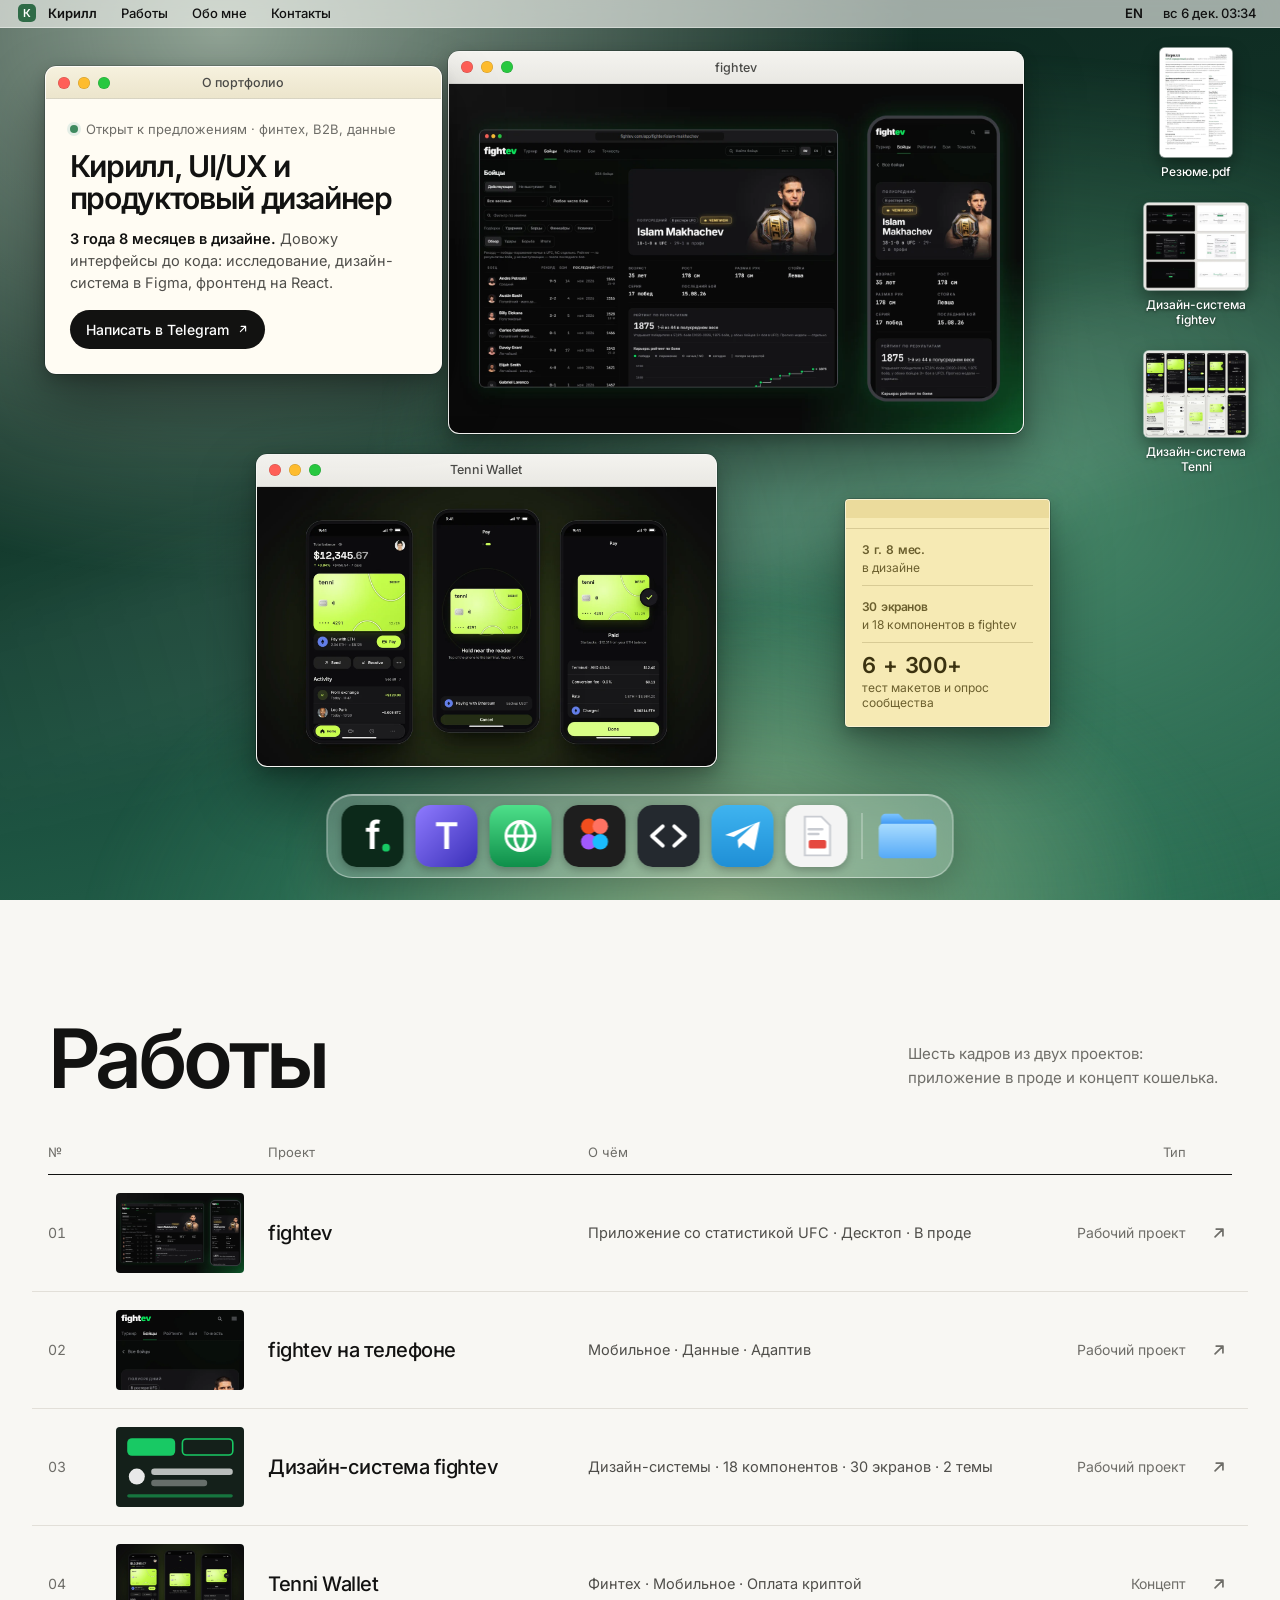
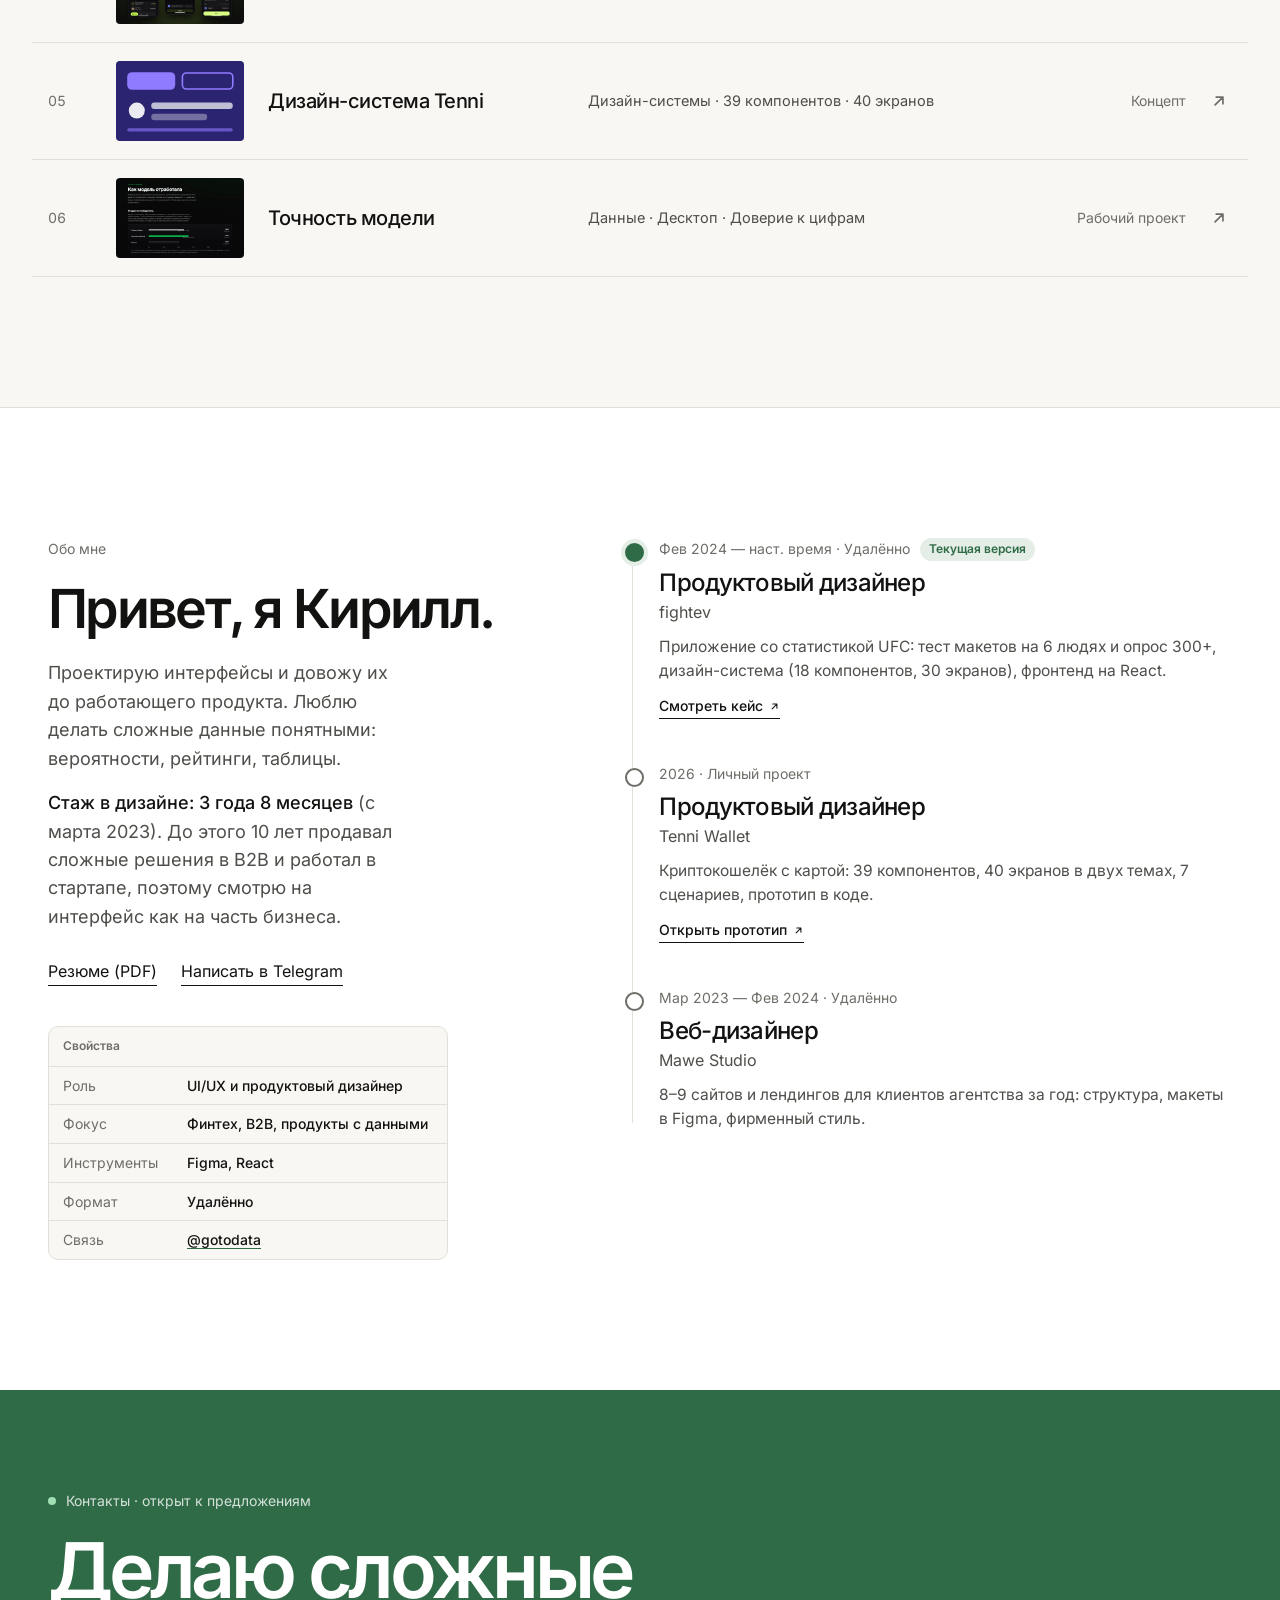
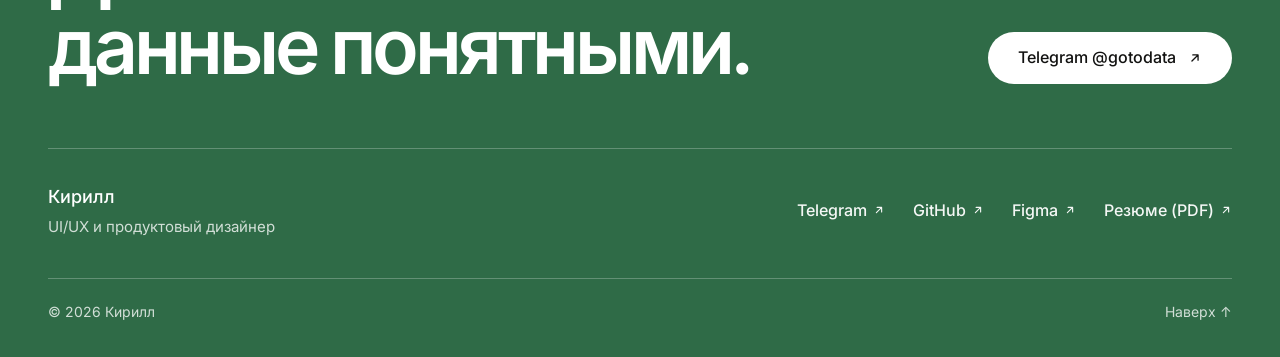
==== commit 1efe2895: "Correct fightev role wording: product designer and front-end in a team project; remove solo/own-prod" ====
--- a/index.html
+++ b/index.html
@@ -4,7 +4,7 @@
 <meta charset="utf-8">
 <meta name="viewport" content="width=device-width, initial-scale=1">
 <title>Кирилл — UI/UX и продуктовый дизайнер</title>
-<meta name="description" content="Кирилл, UI/UX и продуктовый дизайнер. 3 года 8 месяцев в дизайне: исследование, дизайн-система в Figma, React-приложение в проде. Кейсы fightev и Tenni Wallet.">
+<meta name="description" content="Кирилл, UI/UX и продуктовый дизайнер. 3 года 8 месяцев в дизайне: исследование, дизайн-система в Figma, фронтенд на React. Кейсы fightev и Tenni Wallet.">
 <link rel="canonical" href="https://gotodataru.github.io/">
 <meta property="og:type" content="website">
 <meta property="og:url" content="https://gotodataru.github.io/">
@@ -48,7 +48,7 @@
       <div class="w-note__body">
         <small><span lang="ru">Открыт к предложениям · финтех, B2B, данные</span><span lang="en">Open to offers · fintech, B2B, data</span></small>
         <h1><span lang="ru">Кирилл, UI/UX и продуктовый дизайнер</span><span lang="en">Kirill, UI/UX and product designer</span></h1>
-        <p><span lang="ru"><b>3 года 8 месяцев в дизайне.</b> Довожу интерфейсы до работающего продукта: исследование, дизайн-система в Figma, React-приложение в проде.</span><span lang="en"><b>3 years 8 months in design.</b> I take interfaces all the way to a working product: research, a Figma design system, a React app in production.</span></p>
+        <p><span lang="ru"><b>3 года 8 месяцев в дизайне.</b> Довожу интерфейсы до кода: исследование, дизайн-система в Figma, фронтенд на React.</span><span lang="en"><b>3 years 8 months in design.</b> I take interfaces all the way to code: research, a Figma design system, a React front end.</span></p>
         <a class="w-note__link" href="https://t.me/gotodata"><span lang="ru">Написать в Telegram</span><span lang="en">Message on Telegram</span><svg aria-hidden="true"><use href="#arr"/></svg></a>
       </div>
     </article>
@@ -104,19 +104,19 @@
         <span class="n">01</span><span class="th"><img src="assets/fightev.webp" alt="" loading="lazy"></span>
         <span class="t">fightev</span>
         <span class="tags"><span lang="ru">Приложение со статистикой UFC · Десктоп · В проде</span><span lang="en">UFC stats app · Desktop · Live</span></span>
-        <span class="kind"><span lang="ru">Свой продукт</span><span lang="en">Own product</span></span>
+        <span class="kind"><span lang="ru">Рабочий проект</span><span lang="en">Work project</span></span>
         <svg class="go" aria-hidden="true"><use href="#arr"/></svg></a></li>
       <li class="reveal"><a class="row" href="fightev-case/#app">
         <span class="n">02</span><span class="th"><img src="fightev-case/img/m-profile.webp" alt="" loading="lazy"></span>
         <span class="t"><span lang="ru">fightev на телефоне</span><span lang="en">fightev on a phone</span></span>
         <span class="tags"><span lang="ru">Мобильное · Данные · Адаптив</span><span lang="en">Mobile · Data · Responsive</span></span>
-        <span class="kind"><span lang="ru">Свой продукт</span><span lang="en">Own product</span></span>
+        <span class="kind"><span lang="ru">Рабочий проект</span><span lang="en">Work project</span></span>
         <svg class="go" aria-hidden="true"><use href="#arr"/></svg></a></li>
       <li class="reveal"><a class="row" href="https://www.figma.com/design/bIwVloPsRonv9hVuh1oFAp/FightEV">
         <span class="n">03</span><span class="th"><svg viewBox="0 0 160 100" preserveAspectRatio="xMidYMid slice" aria-hidden="true"><rect width="160" height="100" fill="#14201a"/><rect x="14" y="14" width="60" height="22" rx="6" fill="#18c964"/><rect x="83" y="15" width="63" height="20" rx="5" fill="none" stroke="#18c964" stroke-width="2"/><circle cx="26" cy="62" r="10" fill="#fff" opacity=".9"/><rect x="44" y="52" width="102" height="8" rx="4" fill="#fff" opacity=".7"/><rect x="44" y="66" width="70" height="8" rx="4" fill="#fff" opacity=".35"/><rect x="14" y="84" width="132" height="4" rx="2" fill="#18c964" opacity=".5"/></svg></span>
         <span class="t"><span lang="ru">Дизайн-система fightev</span><span lang="en">fightev Design System</span></span>
         <span class="tags"><span lang="ru">Дизайн-системы · 18 компонентов · 30 экранов · 2 темы</span><span lang="en">Design Systems · 18 components · 30 screens · 2 themes</span></span>
-        <span class="kind"><span lang="ru">Свой продукт</span><span lang="en">Own product</span></span>
+        <span class="kind"><span lang="ru">Рабочий проект</span><span lang="en">Work project</span></span>
         <svg class="go" aria-hidden="true"><use href="#arr"/></svg></a></li>
       <li class="reveal"><a class="row" href="https://gotodataru.github.io/Tenni_Wallet_UIUX/">
         <span class="n">04</span><span class="th"><img src="assets/tenni.webp" alt="" loading="lazy"></span>
@@ -134,7 +134,7 @@
         <span class="n">06</span><span class="th"><img src="fightev-case/img/accuracy.webp" alt="" loading="lazy"></span>
         <span class="t"><span lang="ru">Точность модели</span><span lang="en">Model accuracy</span></span>
         <span class="tags"><span lang="ru">Данные · Десктоп · Доверие к цифрам</span><span lang="en">Data · Desktop · Trust in numbers</span></span>
-        <span class="kind"><span lang="ru">Свой продукт</span><span lang="en">Own product</span></span>
+        <span class="kind"><span lang="ru">Рабочий проект</span><span lang="en">Work project</span></span>
         <svg class="go" aria-hidden="true"><use href="#arr"/></svg></a></li>
     </ol>
   </div>
@@ -147,7 +147,7 @@
         <p class="eyebrow"><span lang="ru">Обо мне</span><span lang="en">About</span></p>
         <h2><span lang="ru">Привет, я Кирилл.</span><span lang="en">Hi, I’m Kirill.</span></h2>
         <p class="lead"><span lang="ru">Проектирую интерфейсы и довожу их до работающего продукта. Люблю делать сложные данные понятными: вероятности, рейтинги, таблицы.</span><span lang="en">I design interfaces and take them all the way to a working product. I like making complex data clear: probabilities, ratings, tables.</span></p>
-        <p class="lead"><span lang="ru"><strong>Стаж в дизайне: 3 года 8 месяцев</strong> (с марта 2023). До этого 10 лет продавал сложные решения в B2B и строил стартап, поэтому смотрю на интерфейс как на часть бизнеса.</span><span lang="en"><strong>Design experience: 3 years 8 months</strong> (since March 2023). Before that, 10 years selling complex solutions in B2B and building a startup, so I see an interface as part of the business.</span></p>
+        <p class="lead"><span lang="ru"><strong>Стаж в дизайне: 3 года 8 месяцев</strong> (с марта 2023). До этого 10 лет продавал сложные решения в B2B и работал в стартапе, поэтому смотрю на интерфейс как на часть бизнеса.</span><span lang="en"><strong>Design experience: 3 years 8 months</strong> (since March 2023). Before that, 10 years selling complex solutions in B2B and working at a startup, so I see an interface as part of the business.</span></p>
         <div class="links">
           <a class="ulink" href="resume_designer_ru.pdf" target="_blank" rel="noopener"><span lang="ru">Резюме (PDF)</span><span lang="en">View full resume (PDF, RU)</span></a>
           <a class="ulink" href="https://t.me/gotodata"><span lang="ru">Написать в Telegram</span><span lang="en">Message on Telegram</span></a>
@@ -164,8 +164,8 @@
       <ol class="hist">
         <li class="now reveal">
           <div class="when"><span lang="ru">Фев 2024 — наст. время · Удалённо</span><span lang="en">Feb 2024 – now · Remote</span><span class="cur"><span lang="ru">Текущая версия</span><span lang="en">Current version</span></span></div>
-          <h3><span lang="ru">Дизайнер и разработчик продукта</span><span lang="en">Product designer and developer</span></h3><div class="org">fightev</div>
-          <p><span lang="ru">Приложение со статистикой UFC: тест макетов на 6 людях и опрос 300+, дизайн-система (18 компонентов, 30 экранов), React, прод.</span><span lang="en">A UFC stats app: a mockup test with 6 people and a 300+ survey, a design system (18 components, 30 screens), React, production.</span></p>
+          <h3><span lang="ru">Продуктовый дизайнер</span><span lang="en">Product designer</span></h3><div class="org">fightev</div>
+          <p><span lang="ru">Приложение со статистикой UFC: тест макетов на 6 людях и опрос 300+, дизайн-система (18 компонентов, 30 экранов), фронтенд на React.</span><span lang="en">A UFC stats app: a mockup test with 6 people and a 300+ survey, a design system (18 components, 30 screens), a React front end.</span></p>
           <a class="go" href="fightev-case/"><span lang="ru">Смотреть кейс</span><span lang="en">View the case</span><svg aria-hidden="true"><use href="#arr"/></svg></a></li>
         <li class="reveal">
           <div class="when"><span lang="ru">2026 · Личный проект</span><span lang="en">2026 · Personal project</span></div>
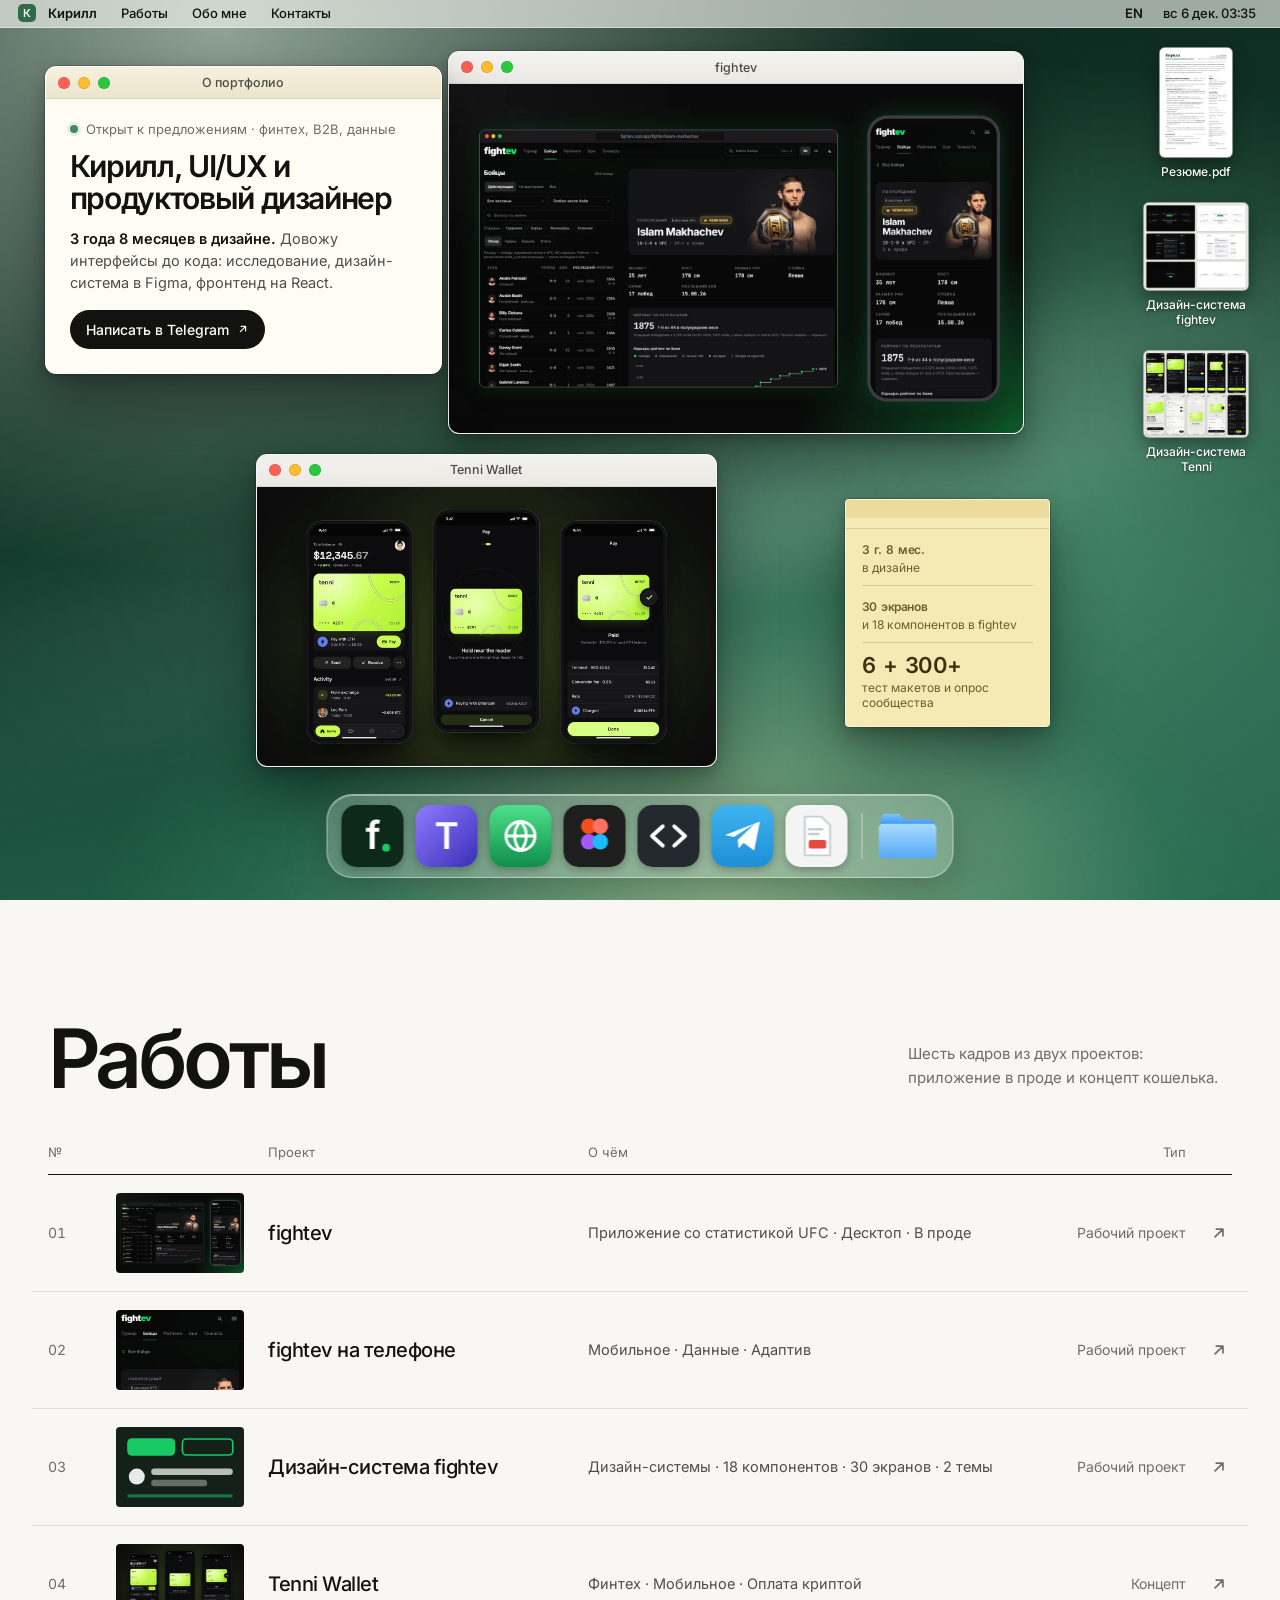
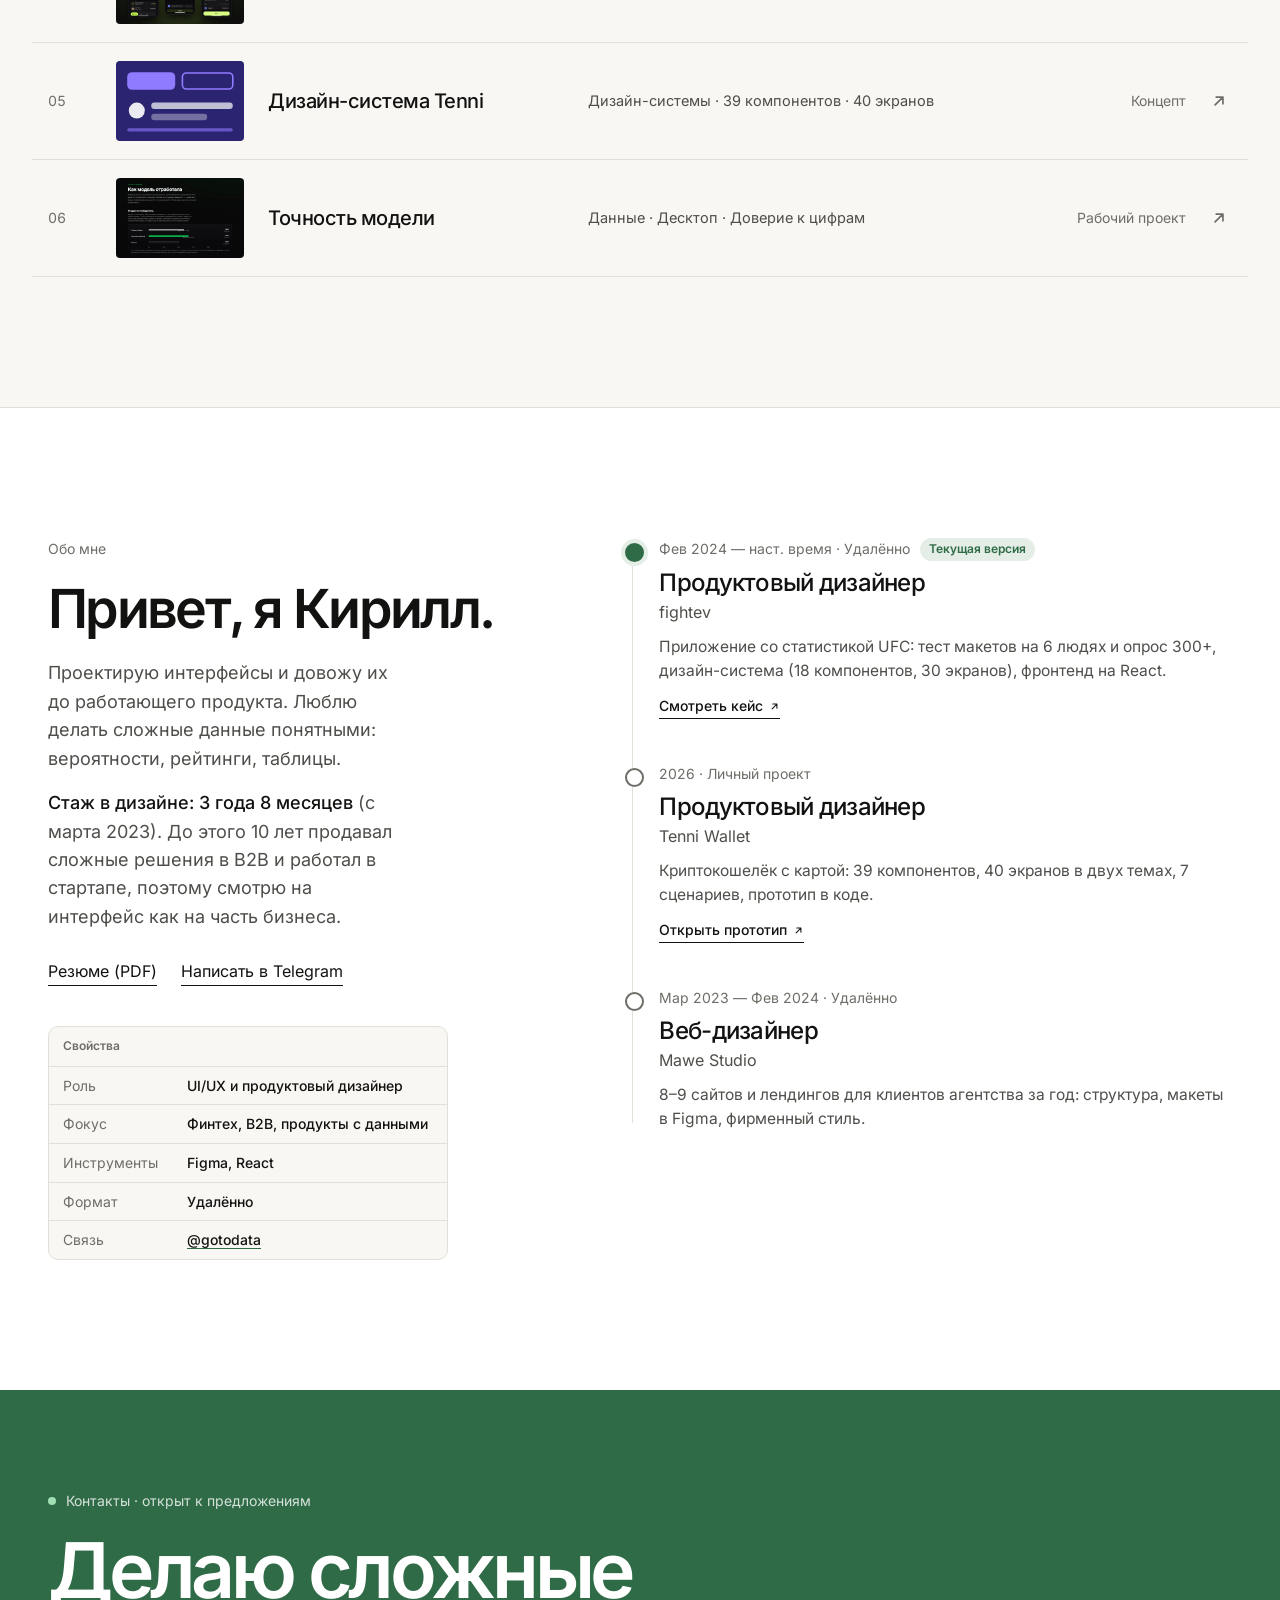
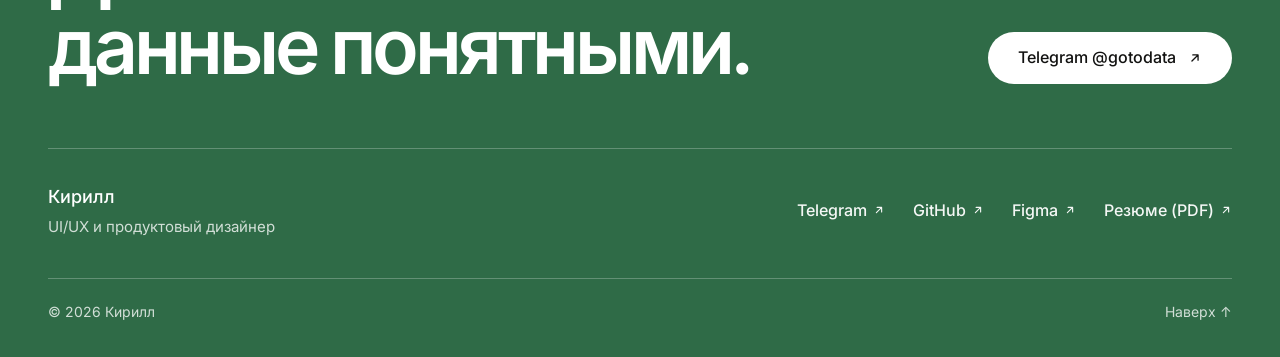
==== commit 91226110: "Link fightev live site to GitHub Pages mirror (opens without VPN in Russia)" ====
--- a/index.html
+++ b/index.html
@@ -82,7 +82,7 @@
   <nav class="dock" aria-label="Док">
     <a href="fightev-case/"><svg viewBox="0 0 64 64"><rect width="64" height="64" rx="15" fill="#0b0b0c"/><rect width="64" height="64" rx="15" fill="#18c964" opacity=".16"/><text x="32" y="45" text-anchor="middle" font-family="Inter,sans-serif" font-weight="700" font-size="40" fill="#fff">f</text><circle cx="46" cy="44" r="4" fill="#18c964"/></svg><em><span lang="ru">Кейс fightev</span><span lang="en">fightev case</span></em></a>
     <a href="https://gotodataru.github.io/Tenni_Wallet_UIUX/"><svg viewBox="0 0 64 64"><defs><linearGradient id="dt" x1="0" y1="0" x2="1" y2="1"><stop offset="0" stop-color="#8f7bff"/><stop offset="1" stop-color="#3a2fb8"/></linearGradient></defs><rect width="64" height="64" rx="15" fill="url(#dt)"/><text x="32" y="45" text-anchor="middle" font-family="Inter,sans-serif" font-weight="700" font-size="38" fill="#fff">T</text></svg><em>Tenni Wallet</em></a>
-    <a href="https://fightev.com/" target="_blank" rel="noopener"><svg viewBox="0 0 64 64"><defs><linearGradient id="dg" x1="0" y1="0" x2="0" y2="1"><stop offset="0" stop-color="#4ee08a"/><stop offset="1" stop-color="#0f8f4a"/></linearGradient></defs><rect width="64" height="64" rx="15" fill="url(#dg)"/><circle cx="32" cy="32" r="15" fill="none" stroke="#fff" stroke-width="3"/><path d="M17 32h30M32 17c-8 8-8 22 0 30M32 17c8 8 8 22 0 30" fill="none" stroke="#fff" stroke-width="3"/></svg><em><span lang="ru">Сайт fightev</span><span lang="en">fightev live</span></em></a>
+    <a href="https://gotodataru.github.io/FightEVsite/" target="_blank" rel="noopener"><svg viewBox="0 0 64 64"><defs><linearGradient id="dg" x1="0" y1="0" x2="0" y2="1"><stop offset="0" stop-color="#4ee08a"/><stop offset="1" stop-color="#0f8f4a"/></linearGradient></defs><rect width="64" height="64" rx="15" fill="url(#dg)"/><circle cx="32" cy="32" r="15" fill="none" stroke="#fff" stroke-width="3"/><path d="M17 32h30M32 17c-8 8-8 22 0 30M32 17c8 8 8 22 0 30" fill="none" stroke="#fff" stroke-width="3"/></svg><em><span lang="ru">Сайт fightev</span><span lang="en">fightev live</span></em></a>
     <a href="https://www.figma.com/design/bIwVloPsRonv9hVuh1oFAp/FightEV"><svg viewBox="0 0 64 64"><rect width="64" height="64" rx="15" fill="#1e1e1e"/><circle cx="26" cy="22" r="8" fill="#f24e1e"/><circle cx="38" cy="22" r="8" fill="#ff7262"/><circle cx="26" cy="38" r="8" fill="#a259ff"/><circle cx="38" cy="38" r="8" fill="#1abcfe"/></svg><em>Figma</em></a>
     <a href="https://github.com/Gotodataru"><svg viewBox="0 0 64 64"><rect width="64" height="64" rx="15" fill="#24292f"/><path d="M26 22l-11 10 11 10M38 22l11 10-11 10" fill="none" stroke="#fff" stroke-width="4" stroke-linecap="round" stroke-linejoin="round"/></svg><em>GitHub</em></a>
     <a href="https://t.me/gotodata"><svg viewBox="0 0 64 64"><defs><linearGradient id="dtg" x1="0" y1="0" x2="0" y2="1"><stop offset="0" stop-color="#3fb4f0"/><stop offset="1" stop-color="#1f8fd6"/></linearGradient></defs><rect width="64" height="64" rx="15" fill="url(#dtg)"/><path d="M14 31l36-14-6 30-11-8-5 6-1-9 18-17-22 14z" fill="#fff"/></svg><em>Telegram</em></a>
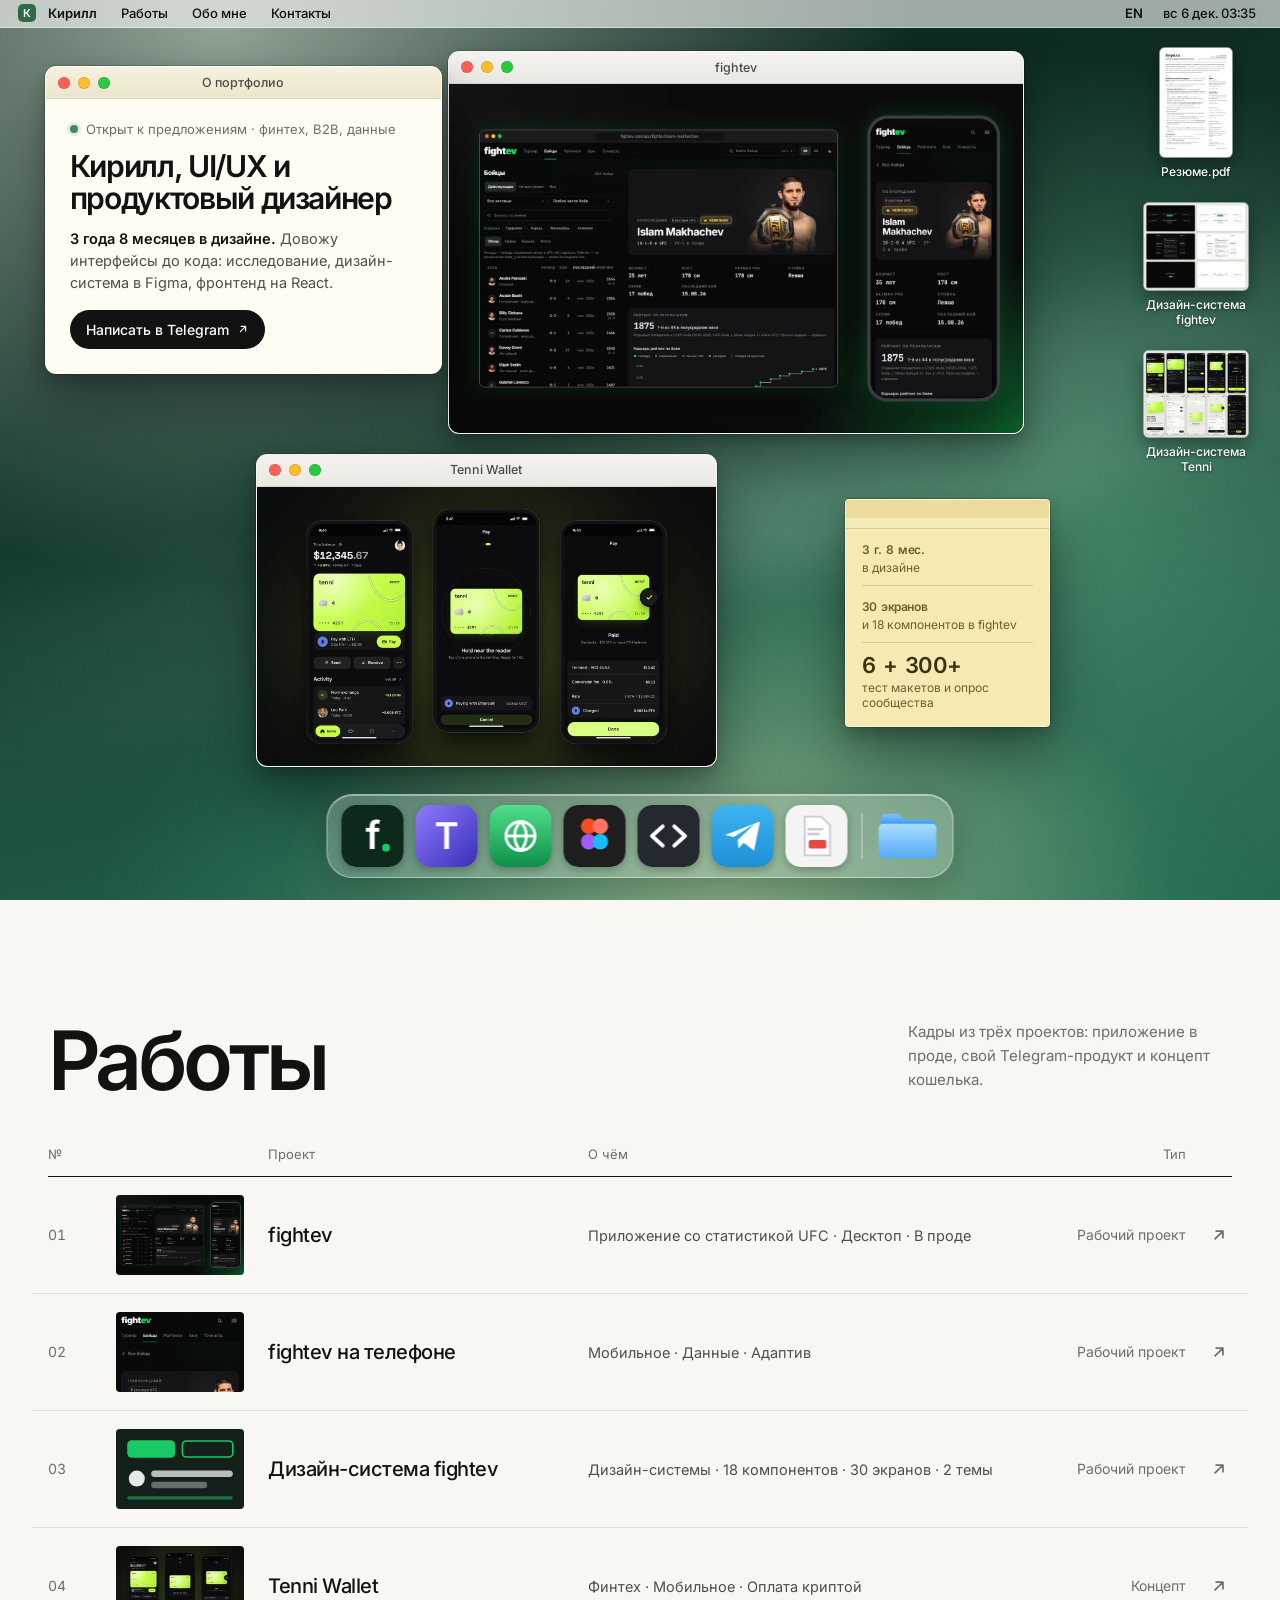
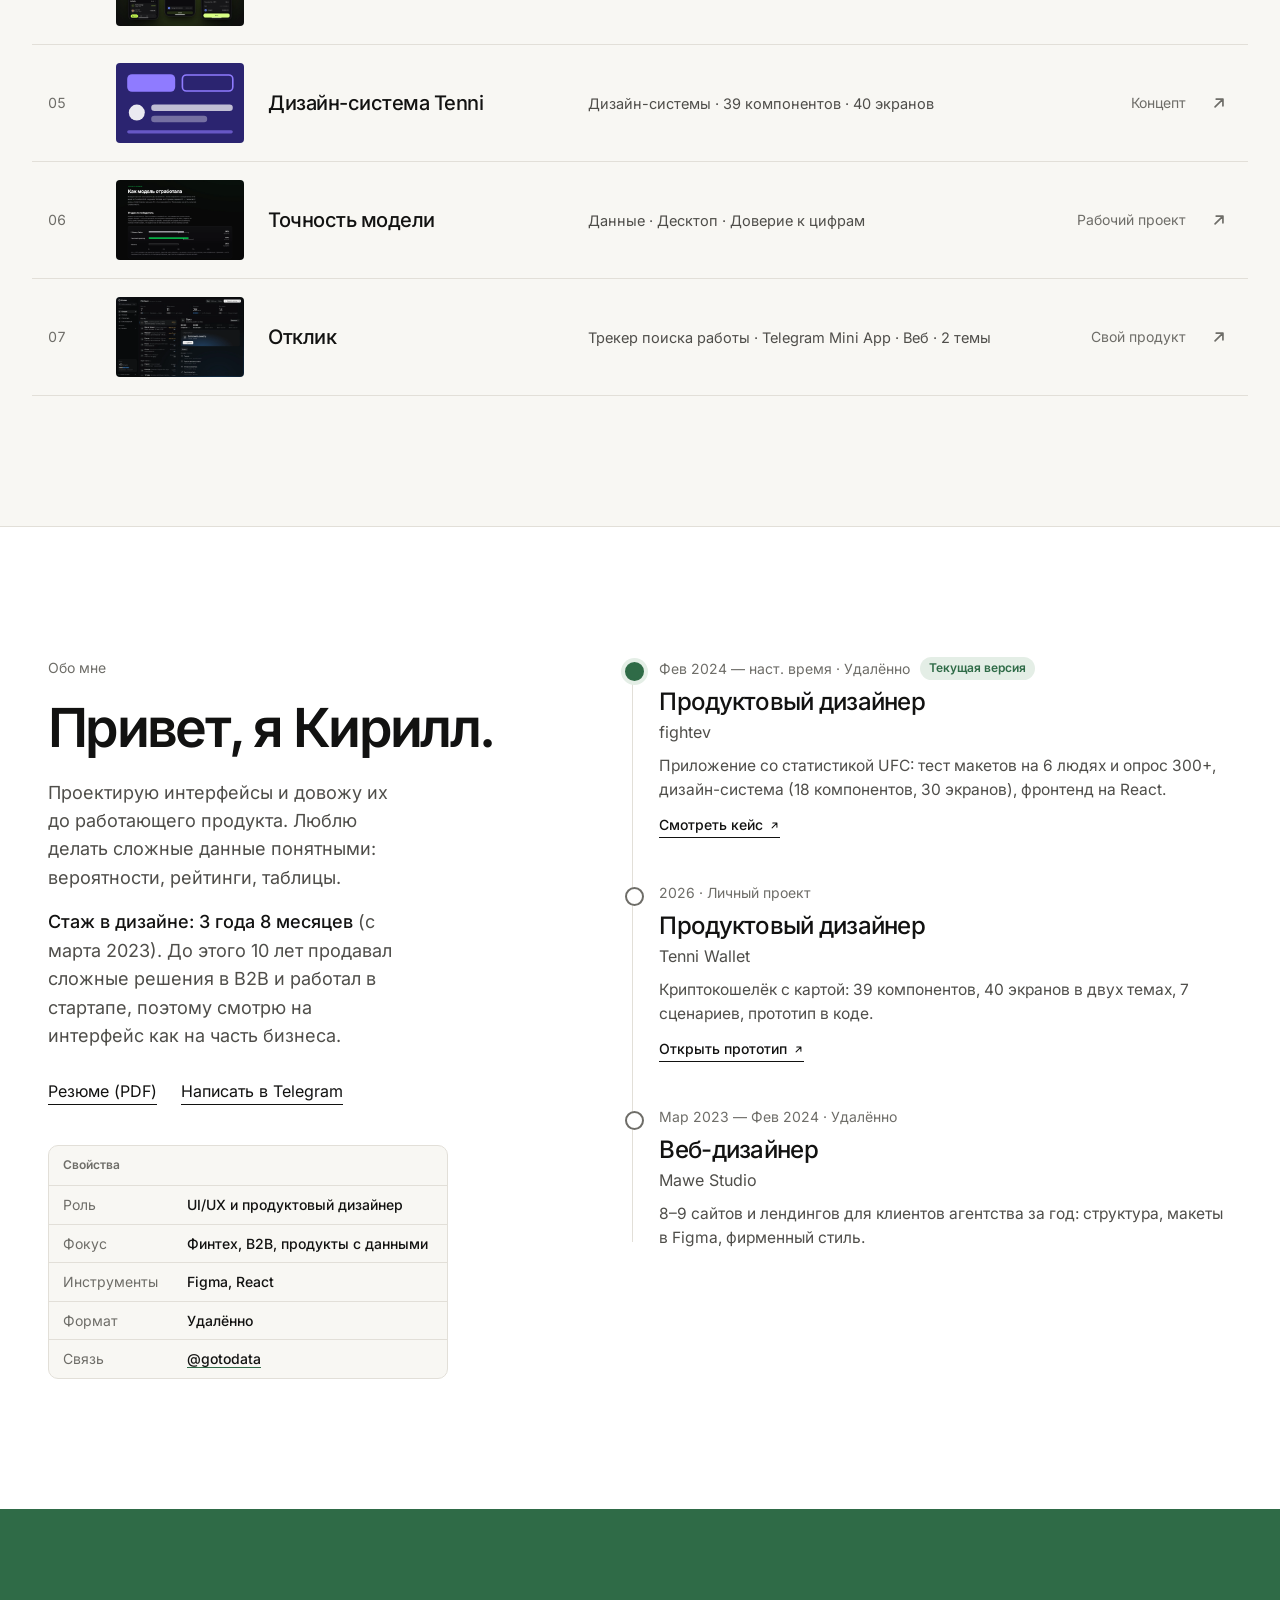
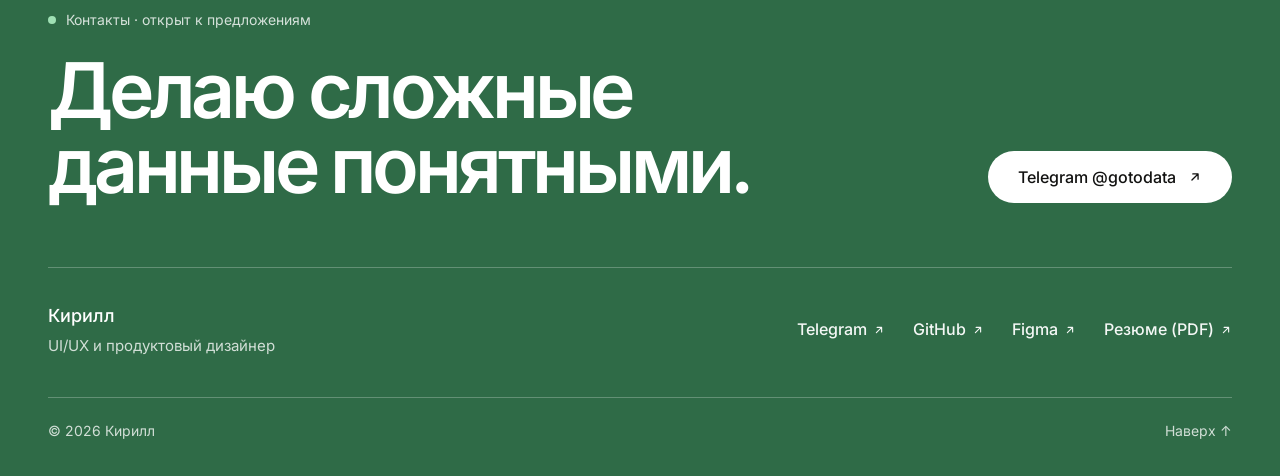
==== commit 1efebdd9: "Hub: add Otklik to works list" ====
--- a/index.html
+++ b/index.html
@@ -96,7 +96,7 @@
   <div class="wrap">
     <div class="sechead">
       <h2><span lang="ru">Работы</span><span lang="en">Work</span></h2>
-      <p><span lang="ru">Шесть кадров из двух проектов: приложение в проде и концепт кошелька.</span><span lang="en">Six frames from two projects: a live app and a wallet concept.</span></p>
+      <p><span lang="ru">Кадры из трёх проектов: приложение в проде, свой Telegram-продукт и концепт кошелька.</span><span lang="en">Frames from three projects: a live app, my own Telegram product and a wallet concept.</span></p>
     </div>
     <div class="rowhead" aria-hidden="true"><span>№</span><span></span><span><span lang="ru">Проект</span><span lang="en">Project</span></span><span><span lang="ru">О чём</span><span lang="en">What it is</span></span><span><span lang="ru">Тип</span><span lang="en">Type</span></span><span></span></div>
     <ol class="rows">
@@ -135,6 +135,12 @@
         <span class="t"><span lang="ru">Точность модели</span><span lang="en">Model accuracy</span></span>
         <span class="tags"><span lang="ru">Данные · Десктоп · Доверие к цифрам</span><span lang="en">Data · Desktop · Trust in numbers</span></span>
         <span class="kind"><span lang="ru">Рабочий проект</span><span lang="en">Work project</span></span>
+        <svg class="go" aria-hidden="true"><use href="#arr"/></svg></a></li>
+      <li class="reveal"><a class="row" href="otklik-case/">
+        <span class="n">07</span><span class="th"><img src="otklik-case/img/today.webp" alt="" loading="lazy"></span>
+        <span class="t"><span lang="ru">Отклик</span><span lang="en">Otklik</span></span>
+        <span class="tags"><span lang="ru">Трекер поиска работы · Telegram Mini App · Веб · 2 темы</span><span lang="en">Job-search tracker · Telegram Mini App · Web · 2 themes</span></span>
+        <span class="kind"><span lang="ru">Свой продукт</span><span lang="en">Own product</span></span>
         <svg class="go" aria-hidden="true"><use href="#arr"/></svg></a></li>
     </ol>
   </div>
